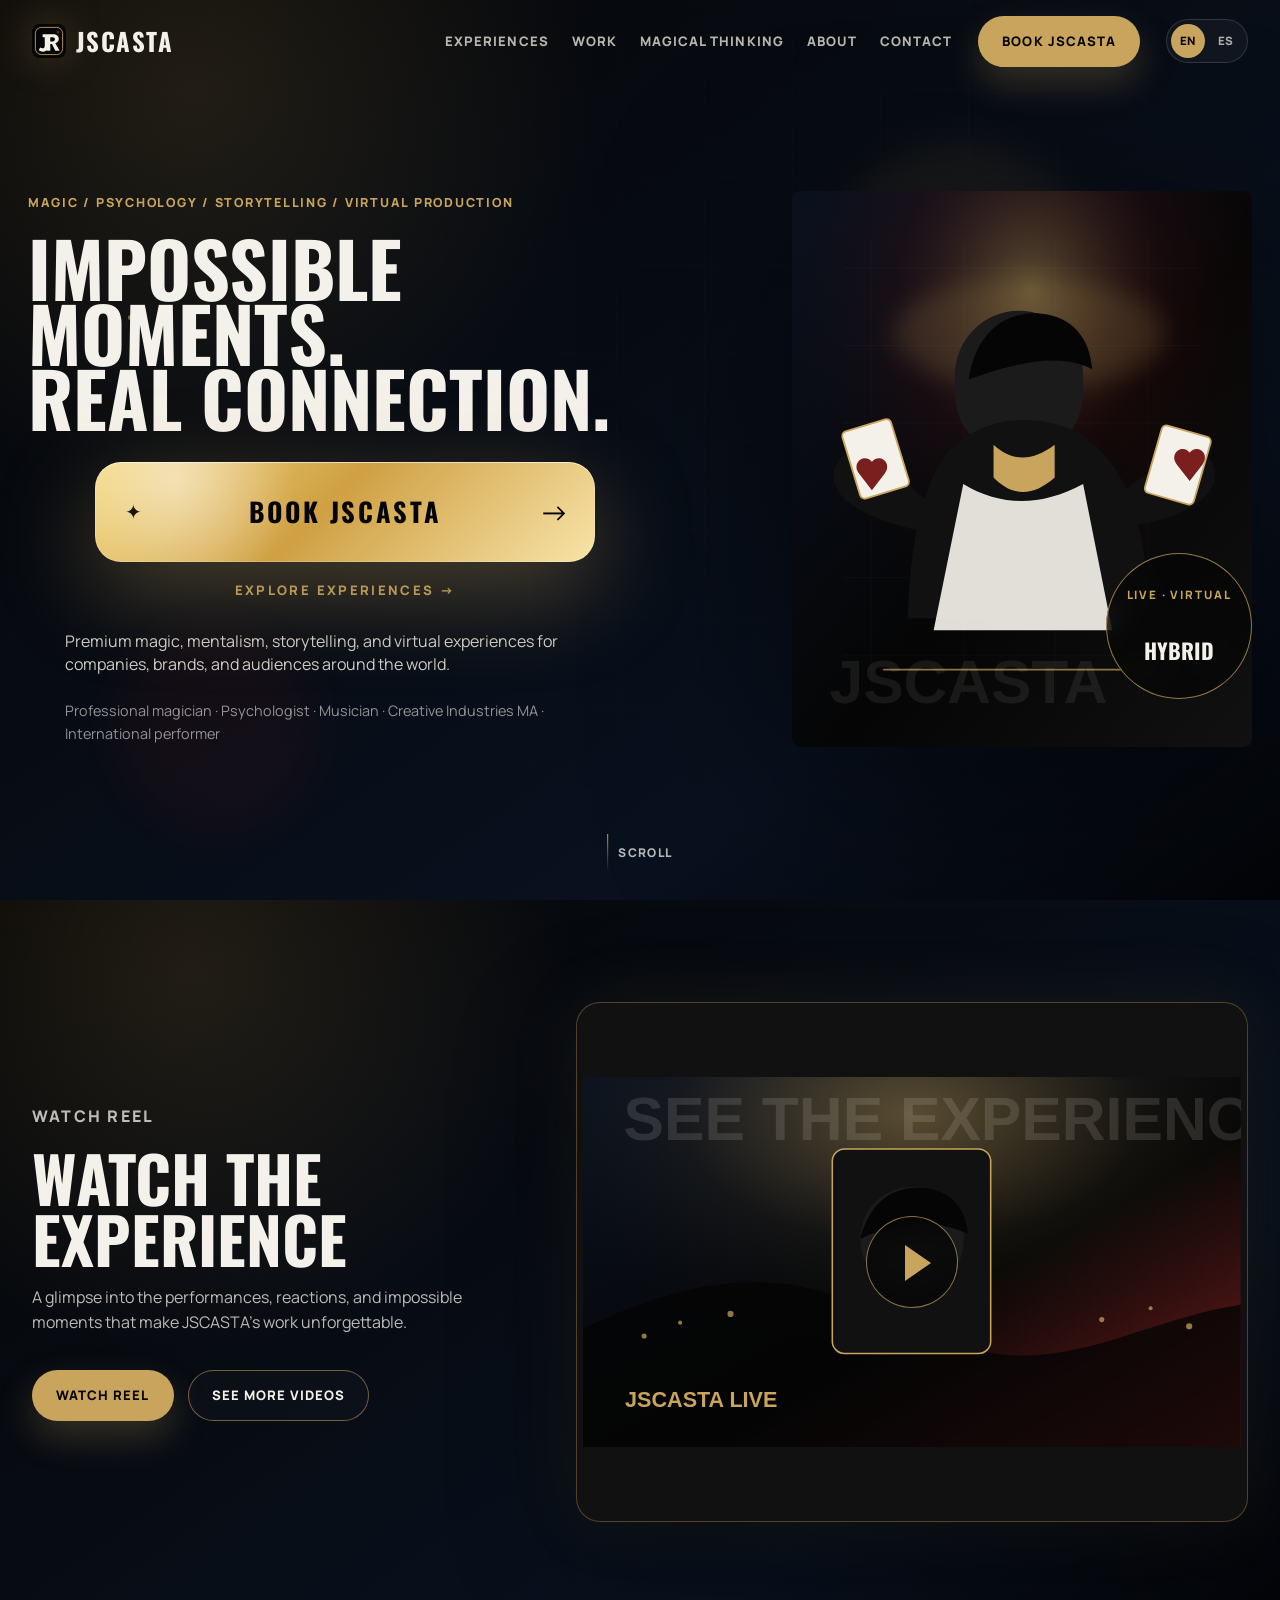
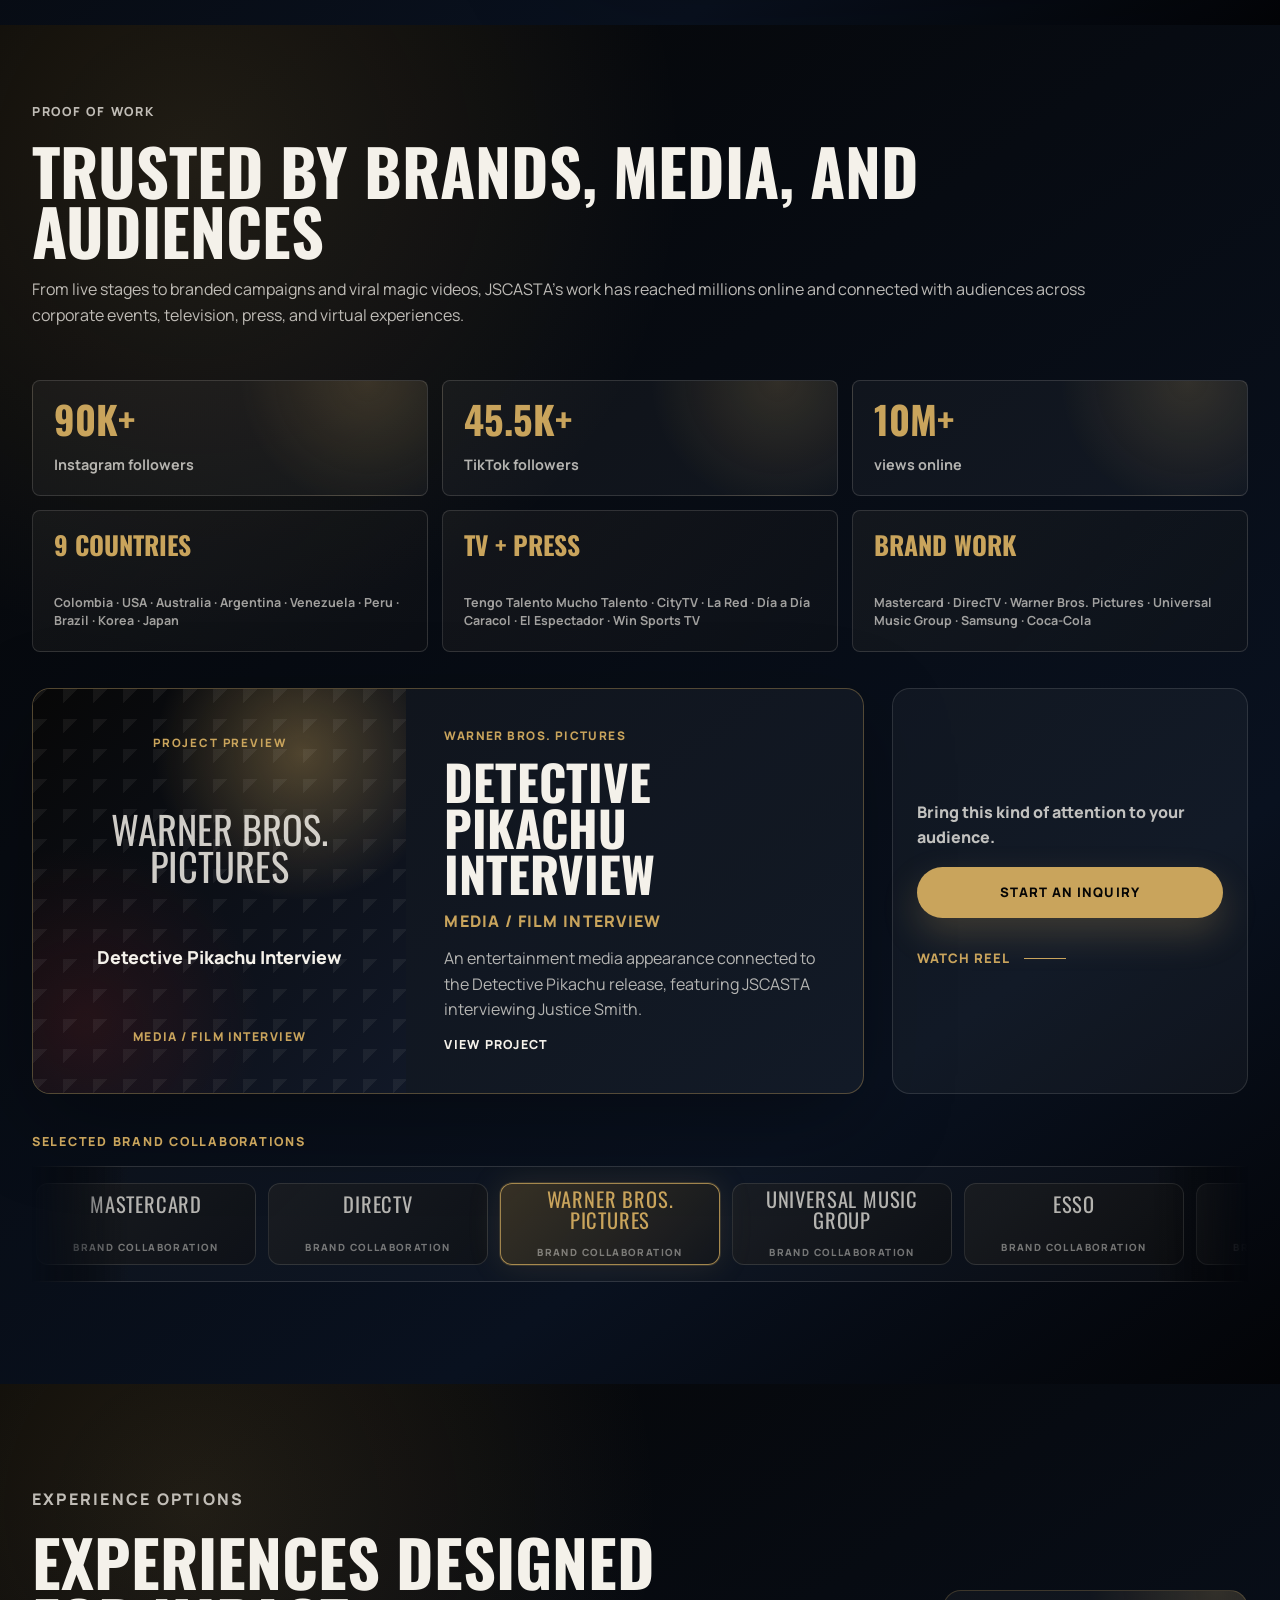
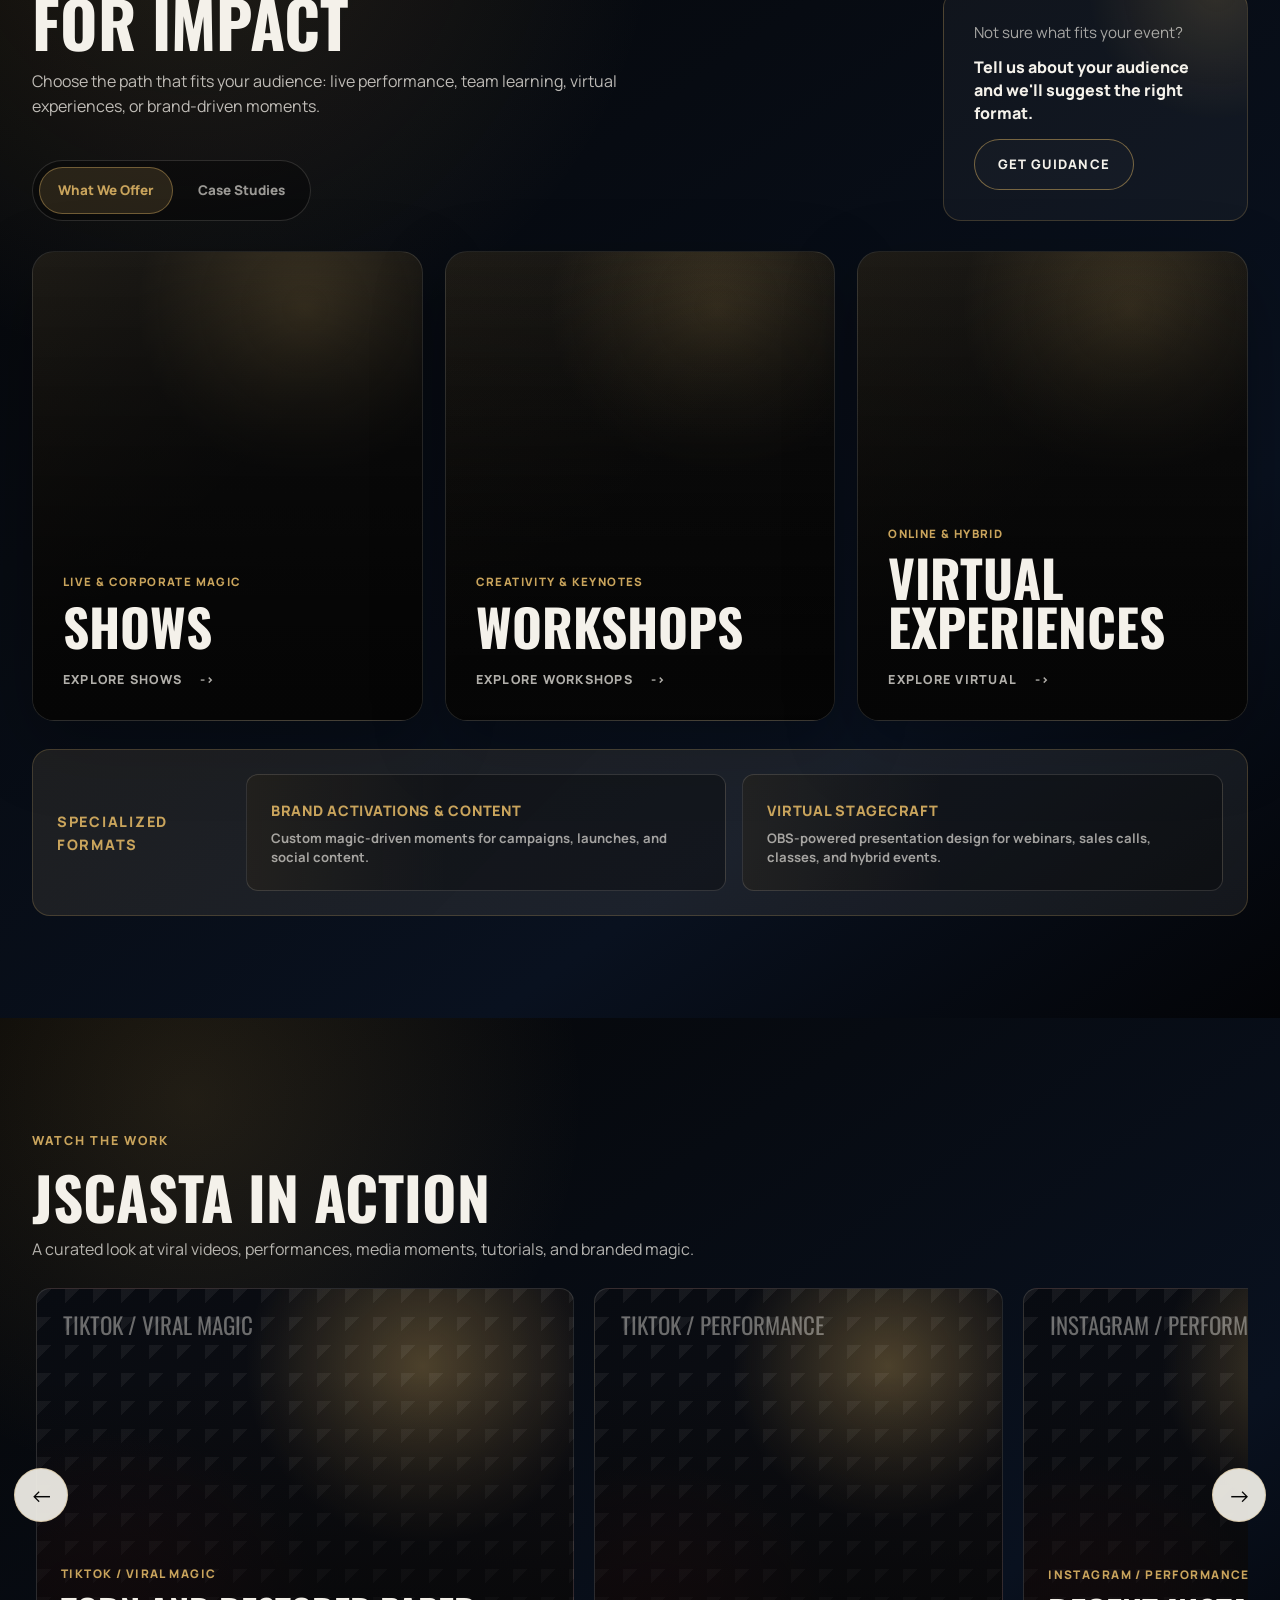
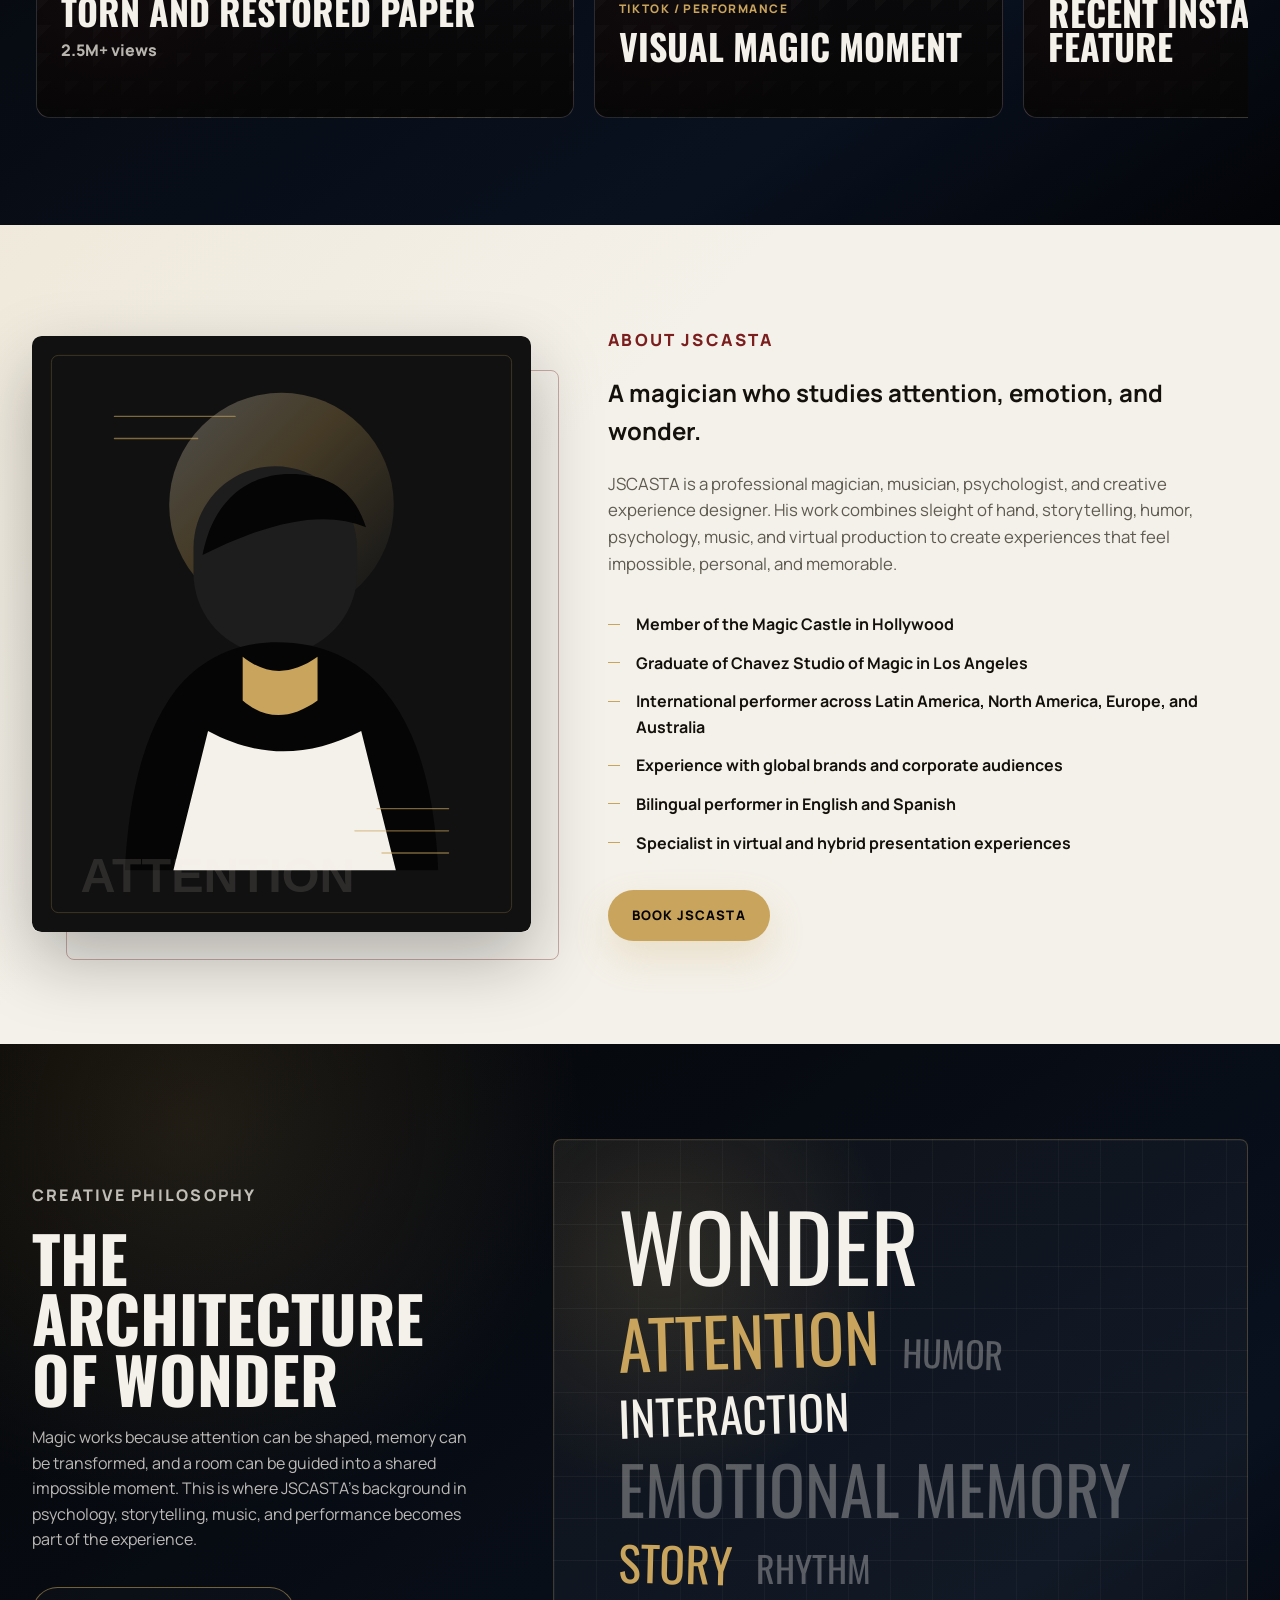
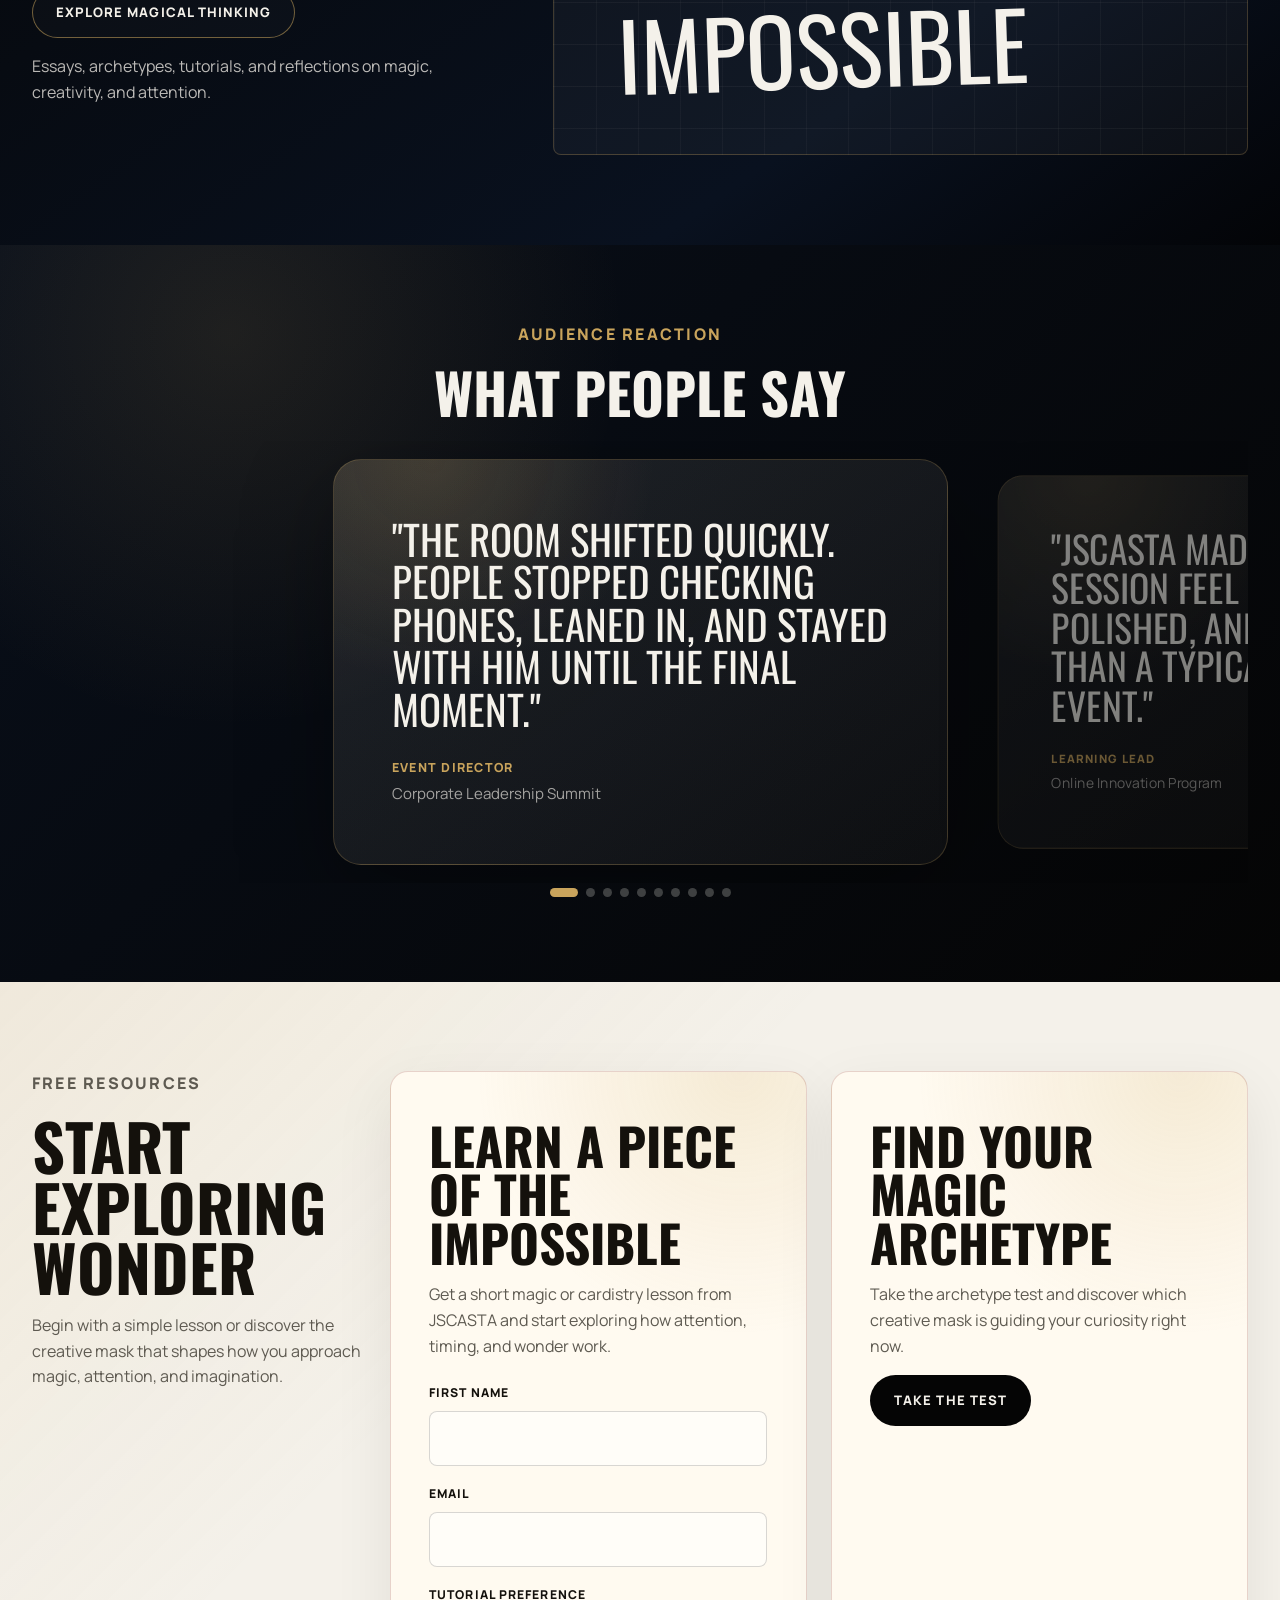
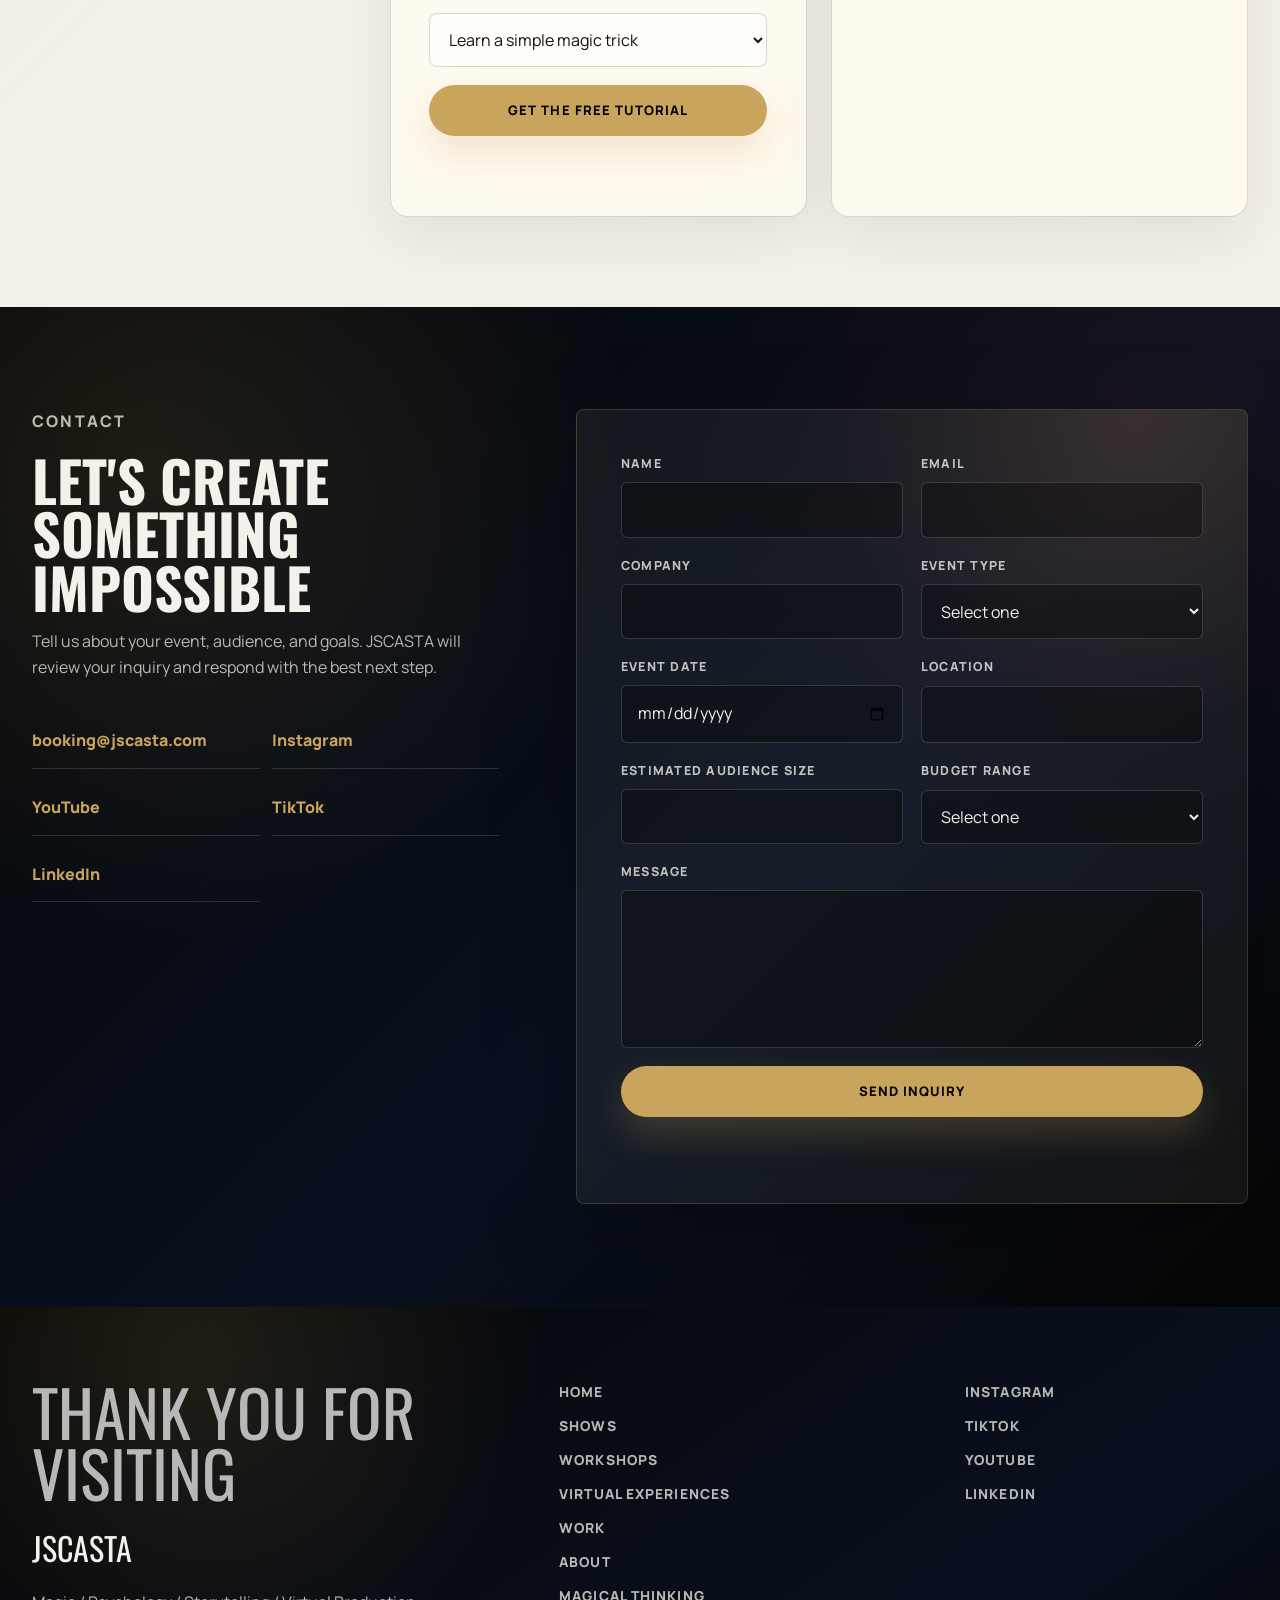
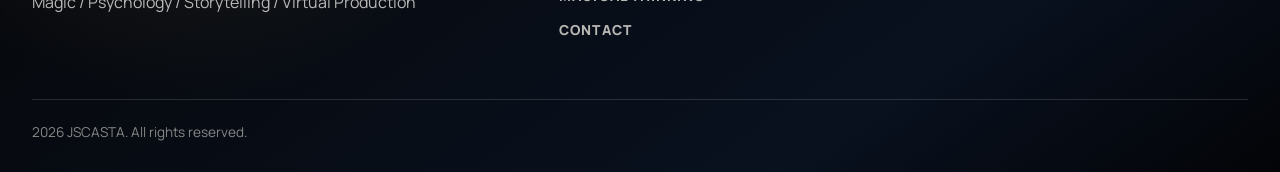
==== index.html @ fc796bab "archivos metidos" ====
<!doctype html>
<html lang="en">
  <head>
    <meta charset="utf-8" />
    <meta name="viewport" content="width=device-width, initial-scale=1" />
    <title>JSCASTA | Magic, Psychology & Virtual Experiences</title>
    <meta
      name="description"
      content="Premium magic, mentalism, storytelling, workshops, and virtual presentation experiences for companies, brands, and audiences worldwide."
    />
    <link rel="preconnect" href="https://fonts.googleapis.com" />
    <link rel="preconnect" href="https://fonts.gstatic.com" crossorigin />
    <link
      href="https://fonts.googleapis.com/css2?family=Manrope:wght@400;500;600;700;800&family=Oswald:wght@500;600;700&display=swap"
      rel="stylesheet"
    />
    <link rel="alternate" hreflang="en" href="index.html" />
    <link rel="alternate" hreflang="es" href="index-es.html" />
    <link rel="stylesheet" href="styles.css?v=20260527-lang" />
  </head>
  <body>
    <a class="skip-link" href="#main">Skip to content</a>
    <div class="custom-cursor" data-cursor aria-hidden="true"></div>

    <!-- WordPress note: convert this header into header.php with a registered menu and reusable CTA field. -->
    <header class="site-header" data-header>
      <nav class="nav-shell" aria-label="Primary navigation">
        <a class="brand" href="#home" aria-label="JSCASTA home">
          <img src="assets/icons/mark.svg" alt="" width="34" height="34" />
          <span>JSCASTA</span>
        </a>

        <button
          class="mobile-toggle"
          type="button"
          aria-label="Open navigation menu"
          aria-expanded="false"
          data-menu-toggle
        >
          <span></span>
          <span></span>
        </button>

        <div class="nav-panel" data-menu-panel>
          <ul class="nav-links">
            <li class="nav-dropdown">
              <a href="#shows" aria-haspopup="true">Experiences</a>
              <div class="nav-dropdown-menu" aria-label="Experience pages">
                <a href="shows.html">Shows</a>
                <a href="workshops.html">Workshops &amp; Keynotes</a>
                <a href="virtual-experiences.html">Virtual Experiences</a>
                <a href="brand-activations.html">Brand Activations</a>
              </div>
            </li>
            <li><a href="#work">Work</a></li>
            <li><a href="magical-thinking.html">Magical Thinking</a></li>
            <li><a href="#about">About</a></li>
            <li><a href="#contact">Contact</a></li>
          </ul>
          <a class="button button-primary nav-cta" href="#contact">Book JSCASTA</a>
          <div class="language-switcher" aria-label="Language selector">
            <a class="is-active" href="index.html" hreflang="en" aria-current="page">EN</a>
            <a href="index-es.html" hreflang="es">ES</a>
          </div>
        </div>
      </nav>
    </header>

    <main id="main">
      <!-- Asset note: replace the SVG fallback with optimized hero photos when ready.
           Intended files: assets/images/hero-jscasta-desktop.webp and assets/images/hero-jscasta-mobile.webp.
           Use WebP for photos/thumbnails; keep SVG for icons/logos; avoid heavy JPG/PNG hero files. -->
      <section class="hero section-dark" id="home" aria-labelledby="hero-title">
        <div class="hero-atmosphere" aria-hidden="true">
          <span class="orb orb-one"></span>
          <span class="orb orb-two"></span>
          <span class="particle particle-one"></span>
          <span class="particle particle-two"></span>
          <span class="particle particle-three"></span>
        </div>

        <div class="container hero-grid">
          <div class="hero-copy reveal">
            <p class="eyebrow">Magic / Psychology / Storytelling / Virtual Production</p>
            <h1 id="hero-title">Impossible Moments.<br />Real Connection.</h1>
          </div>

          <div class="hero-central-action reveal" aria-label="Primary homepage actions">
            <a class="hero-booking-object" href="#contact" aria-label="Book JSCASTA">
              <span class="hero-booking-icon" aria-hidden="true">&#10022;</span>
              <span class="hero-booking-text">Book JSCASTA</span>
              <span class="hero-booking-arrow" aria-hidden="true">&rarr;</span>
            </a>
            <a class="hero-explore-link" href="#shows">Explore Experiences &rarr;</a>
          </div>

          <div class="hero-support reveal">
            <p class="hero-subhead">
              Premium magic, mentalism, storytelling, and virtual experiences for companies,
              brands, and audiences around the world.
            </p>
            <p class="cred-line">
              Professional magician &middot; Psychologist &middot; Musician &middot; Creative Industries MA &middot;
              International performer
            </p>
          </div>

          <div class="hero-visual reveal" aria-label="Cinematic portrait artwork of JSCASTA">
            <!-- Future real asset:
                 <picture>
                   <source media="(max-width: 700px)" srcset="assets/images/hero-jscasta-mobile.webp" type="image/webp">
                   <img src="assets/images/hero-jscasta-desktop.webp" alt="JSCASTA performing for a corporate audience">
                 </picture>
                 Current SVG remains as a lightweight design fallback. -->
            <img
              class="hero-image"
              src="assets/images/hero-performance.svg"
              alt="JSCASTA performing on a cinematic stage"
              fetchpriority="high"
            />
            <div class="stamp" aria-hidden="true">
              <span>Live &middot; Virtual</span>
              <strong>Hybrid</strong>
            </div>
          </div>
        </div>

        <a class="scroll-indicator" href="#videos" aria-label="Scroll to video section">
          <span></span>
          Scroll
        </a>
      </section>

      <section class="video-section section-dark" id="videos" aria-labelledby="video-title">
        <div class="container video-grid">
          <div class="section-intro reveal">
            <p class="eyebrow">Watch reel</p>
            <h2 id="video-title">Watch the Experience</h2>
            <p>
              A glimpse into the performances, reactions, and impossible moments that make
              JSCASTA's work unforgettable.
            </p>
            <div class="button-row">
              <a class="button button-primary" href="#videos" data-video-open>Watch Reel</a>
              <a class="button button-secondary" href="#media">See More Videos</a>
            </div>
          </div>

          <!-- Asset note: replace SVG fallback with assets/images/video-reel-thumbnail.webp when the reel is ready. -->
          <button class="video-frame reveal" type="button" data-video-button aria-label="Play JSCASTA video preview">
            <img
              src="assets/images/video-thumbnail.svg"
              alt="Cinematic performance video thumbnail"
              loading="lazy"
            />
            <span class="play-button" aria-hidden="true"></span>
          </button>
        </div>
      </section>

      <section class="media-proof proof-merged section-dark" id="media" aria-labelledby="media-title">
        <div class="container proof-stack">
          <div class="proof-copy reveal">
            <p class="eyebrow">Proof of Work</p>
            <h2 id="media-title">Trusted by Brands, Media, and Audiences</h2>
            <p>
              From live stages to branded campaigns and viral magic videos, JSCASTA's work has
              reached millions online and connected with audiences across corporate events,
              television, press, and virtual experiences.
            </p>
          </div>

          <!-- Verify and update these stats before publishing. -->
          <div class="proof-stats" aria-label="JSCASTA proof statistics">
            <div class="proof-number-grid">
              <article class="stat-card stat-card-number reveal">
                <strong class="stat-number">90K+</strong>
                <span>Instagram followers</span>
              </article>
              <article class="stat-card stat-card-number reveal">
                <strong class="stat-number">45.5K+</strong>
                <span>TikTok followers</span>
              </article>
              <article class="stat-card stat-card-number reveal">
                <strong class="stat-number">10M+</strong>
                <span>views online</span>
              </article>
            </div>
            <div class="proof-credibility-grid">
              <article class="stat-card stat-card-credibility reveal">
                <strong class="stat-number stat-number--phrase">9 Countries</strong>
                <span>Colombia &middot; USA &middot; Australia &middot; Argentina &middot; Venezuela &middot; Peru &middot; Brazil &middot; Korea &middot; Japan</span>
              </article>
              <article class="stat-card stat-card-credibility reveal">
                <strong class="stat-number stat-number--phrase">TV + Press</strong>
                <span>Tengo Talento Mucho Talento &middot; CityTV &middot; La Red &middot; D&iacute;a a D&iacute;a Caracol &middot; El Espectador &middot; Win Sports TV</span>
              </article>
              <article class="stat-card stat-card-credibility reveal">
                <strong class="stat-number stat-number--phrase">Brand Work</strong>
                <span>Mastercard &middot; DirecTV &middot; Warner Bros. Pictures &middot; Universal Music Group &middot; Samsung &middot; Coca-Cola</span>
              </article>
            </div>
          </div>

          <div class="proof-feature-row">
            <article class="featured-project-card reveal" data-featured-brand-project>
              <!-- Replace # with the real Warner Bros. Pictures / Detective Pikachu project link when available. -->
              <a href="#" target="_blank" rel="noopener noreferrer" data-project-link>
                <span class="featured-project-media">
                  <img
                    src="assets/images/brands/warner-pikachu-project.webp"
                    alt="Detective Pikachu interview project thumbnail"
                    loading="lazy"
                    data-project-image
                    data-fallback-image
                  />
                  <span class="media-fallback" data-project-fallback>
                    <small>Project Preview</small>
                    <strong>Warner Bros. Pictures</strong>
                    <span>Detective Pikachu Interview</span>
                    <em>Media / Film Interview</em>
                  </span>
                </span>
                <span class="featured-project-body">
                  <small data-project-brand>Warner Bros. Pictures</small>
                  <strong data-project-title>Detective Pikachu Interview</strong>
                  <em data-project-type>Media / Film Interview</em>
                  <span data-project-description>
                    An entertainment media appearance connected to the Detective Pikachu release,
                    featuring JSCASTA interviewing Justice Smith.
                  </span>
                  <b>View Project</b>
                </span>
              </a>
            </article>

            <aside class="proof-cta reveal" aria-label="Proof section call to action">
              <p>Bring this kind of attention to your audience.</p>
              <a class="button button-primary" href="#contact">Start an Inquiry</a>
              <a class="text-link" href="#videos" data-video-open>Watch Reel</a>
            </aside>
          </div>

          <!-- Replace text placeholders with SVG logos when available.
               Example: <img src="assets/images/brands/mastercard-logo-white.svg" alt="Mastercard"> -->
          <p class="brand-rail-label reveal">Selected Brand Collaborations</p>
          <div class="brand-rail reveal" aria-label="Brand collaboration examples" tabindex="0" data-drag-rail>
            <div class="brand-track">
              <button class="brand-item" type="button" data-brand-project data-brand="Mastercard" data-title="Corporate Magic Experience" data-type="Corporate Event" data-description="A premium magic experience for a corporate audience." data-image="assets/images/brands/mastercard-project.webp" data-link="#"><span>Mastercard</span></button>
              <button class="brand-item" type="button" data-brand-project data-brand="DirecTV" data-title="Brand Experience" data-type="Corporate / Brand Activation" data-description="A branded audience experience built around live interaction, surprise, and event energy." data-image="assets/images/brands/directv-project.webp" data-link="#"><span>DirecTV</span></button>
              <button class="brand-item is-active" type="button" data-brand-project data-brand="Warner Bros. Pictures" data-title="Detective Pikachu Interview" data-type="Media / Film Interview" data-description="An entertainment media appearance connected to the Detective Pikachu release, featuring JSCASTA interviewing Justice Smith." data-image="assets/images/brands/warner-pikachu-project.webp" data-link="#"><span>Warner Bros. Pictures</span></button>
              <button class="brand-item" type="button" data-brand-project data-brand="Universal Music Group" data-title="Entertainment Collaboration" data-type="Brand / Music" data-description="Entertainment collaboration connected to music, performance, and audience engagement." data-image="assets/images/brands/universal-music-group-project.webp" data-link="#"><span>Universal Music Group</span></button>
              <button class="brand-item" type="button" data-brand-project data-brand="Esso" data-title="Project details coming soon" data-type="Brand Collaboration" data-description="Replace this placeholder with verified project details." data-image="assets/images/brands/esso-project.webp" data-link="#"><span>Esso</span></button>
              <button class="brand-item" type="button" data-brand-project data-brand="KitKat" data-title="Project details coming soon" data-type="Brand Collaboration" data-description="Replace this placeholder with verified project details." data-image="assets/images/brands/kitkat-project.webp" data-link="#"><span>KitKat</span></button>
              <!-- Replace # with the real project URL for each brand when available. -->
              <button class="brand-item" type="button" data-brand-project data-brand="LG" data-title="Project details coming soon" data-type="Brand Collaboration" data-description="Replace this placeholder with verified project details." data-image="assets/images/brands/lg-project.webp" data-link="#"><span>LG</span></button>
              <button class="brand-item" type="button" data-brand-project data-brand="AXE" data-title="Project details coming soon" data-type="Brand Collaboration" data-description="Replace this placeholder with verified project details." data-image="assets/images/brands/axe-project.webp" data-link="#"><span>AXE</span></button>
              <button class="brand-item" type="button" data-brand-project data-brand="Samsung" data-title="Brand Experience" data-type="Technology / Brand Event" data-description="A branded experience designed around attention, interaction, and live audience impact." data-image="assets/images/brands/samsung-project.webp" data-link="#"><span>Samsung</span></button>
              <button class="brand-item" type="button" data-brand-project data-brand="Coca-Cola" data-title="Brand Magic Moment" data-type="Brand Campaign" data-description="A brand-facing magic moment designed to create attention, emotion, and social memory." data-image="assets/images/brands/coca-cola-project.webp" data-link="#"><span>Coca-Cola</span></button>
              <button class="brand-item" type="button" data-brand-project data-brand="Decameron" data-title="Project details coming soon" data-type="Brand Collaboration" data-description="Replace this placeholder with verified project details." data-image="assets/images/brands/decameron-project.webp" data-link="#"><span>Decameron</span></button>
              <button class="brand-item" type="button" data-brand-project data-brand="J&auml;germeister" data-title="Project details coming soon" data-type="Brand Collaboration" data-description="Replace this placeholder with verified project details." data-image="assets/images/brands/jagermeister-project.webp" data-link="#"><span>J&auml;germeister</span></button>
              <button class="brand-item" type="button" data-brand-project data-brand="Trident" data-title="Project details coming soon" data-type="Brand Collaboration" data-description="Replace this placeholder with verified project details." data-image="assets/images/brands/trident-project.webp" data-link="#"><span>Trident</span></button>
              <button class="brand-item" type="button" data-brand-project data-brand="Colgate" data-title="Project details coming soon" data-type="Brand Collaboration" data-description="Replace this placeholder with verified project details." data-image="assets/images/brands/colgate-project.webp" data-link="#"><span>Colgate</span></button>
              <button class="brand-item" type="button" data-brand-project data-brand="Cine Colombia" data-title="Project details coming soon" data-type="Brand Collaboration" data-description="Replace this placeholder with verified project details." data-image="assets/images/brands/cine-colombia-project.webp" data-link="#"><span>Cine Colombia</span></button>
            </div>
          </div>
        </div>
      </section>

      <section class="services section-dark" id="shows" aria-labelledby="services-title">
        <div class="container">
          <span class="section-anchor" id="workshops" aria-hidden="true"></span>
          <div class="services-header reveal">
            <div class="section-intro">
              <p class="eyebrow">Experience Options</p>
              <h2 id="services-title">Experiences Designed for Impact</h2>
              <p>
                Choose the path that fits your audience: live performance, team learning, virtual experiences, or brand-driven moments.
              </p>
              <div class="services-kicker" role="tablist" aria-label="Experience section views">
                <button class="is-active" type="button" role="tab" aria-selected="true" aria-controls="offer-panel" data-service-tab="offer">What We Offer</button>
                <button type="button" role="tab" aria-selected="false" aria-controls="case-panel" data-service-tab="cases">Case Studies</button>
              </div>
            </div>
            <aside class="services-guidance" aria-label="Event guidance call to action">
              <p>Not sure what fits your event?</p>
              <strong>Tell us about your audience and we'll suggest the right format.</strong>
              <a class="button button-secondary" href="#contact">Get Guidance</a>
            </aside>
          </div>

          <div class="service-panel is-active" id="offer-panel" role="tabpanel" data-service-panel="offer">
          <div class="service-gateway-grid">
            <a class="service-gateway reveal" href="shows.html">
              <!-- Replace with assets/images/services/shows-card.webp -->
              <img src="assets/images/services/shows-card.webp" alt="JSCASTA live and corporate magic show" loading="lazy" data-fallback-image />
              <span class="service-label">Live & Corporate Magic</span>
              <h3>Shows</h3>
              <p>Interactive magic and mentalism for conferences, celebrations, launches, executive events, and private experiences.</p>
              <b>Explore Shows</b>
            </a>

            <a class="service-gateway reveal" href="workshops.html">
              <!-- Replace with assets/images/services/workshops-card.webp -->
              <img src="assets/images/services/workshops-card.webp" alt="JSCASTA creativity keynote and workshop experience" loading="lazy" data-fallback-image />
              <span class="service-label">Creativity & Keynotes</span>
              <h3>Workshops</h3>
              <p>Magic, psychology, and storytelling combined to help teams think differently, reconnect with curiosity, and explore creativity.</p>
              <b>Explore Workshops</b>
            </a>

            <a class="service-gateway reveal" href="virtual-experiences.html">
              <!-- Replace with assets/images/services/virtual-experiences-card.webp -->
              <img src="assets/images/services/virtual-experiences-card.webp" alt="JSCASTA virtual and hybrid experience with cinematic presentation design" loading="lazy" data-fallback-image />
              <span class="service-label">Online & Hybrid</span>
              <h3>Virtual Experiences</h3>
              <p>High-production online shows, hybrid events, and Virtual Stagecraft using OBS, interaction, custom visuals, and camera presence.</p>
              <b>Explore Virtual</b>
            </a>
          </div>

          <div class="service-secondary-links reveal" aria-label="Additional service paths">
            <span>Specialized Formats</span>
            <a href="brand-activations.html">
              Brand Activations &amp; Content
              <small>Custom magic-driven moments for campaigns, launches, and social content.</small>
            </a>
            <a href="virtual-experiences.html#stagecraft">
              Virtual Stagecraft
              <small>OBS-powered presentation design for webinars, sales calls, classes, and hybrid events.</small>
            </a>
          </div>
          </div>

          <div class="service-panel" id="case-panel" role="tabpanel" data-service-panel="cases" hidden>
            <div class="service-gateway-grid case-study-grid">
              <!-- Replace placeholder links with full case study pages when they are built. -->
              <a class="service-gateway case-study-card reveal" href="case-study-brand-activations.html">
                <img src="assets/images/brands/coca-cola-project.webp" alt="Brand activation case study placeholder" loading="lazy" data-fallback-image />
                <span class="service-label">Case Study</span>
                <h3>Brand Activations</h3>
                <p>Campaigns, launches, and social content shaped around magic-driven moments.</p>
                <b>View Case Study</b>
              </a>
              <a class="service-gateway case-study-card reveal" href="case-study-media-tv.html">
                <img src="assets/images/brands/warner-pikachu-project.webp" alt="Media and TV appearance case study placeholder" loading="lazy" data-fallback-image />
                <span class="service-label">Case Study</span>
                <h3>Media &amp; TV Appearances</h3>
                <p>Television segments, interviews, and screen-based appearances.</p>
                <b>View Case Study</b>
              </a>
              <a class="service-gateway case-study-card reveal" href="case-study-viral-magic-videos.html">
                <img src="assets/images/selected-work/torn-restored-paper-tiktok.webp" alt="Viral magic video case study placeholder" loading="lazy" data-fallback-image />
                <span class="service-label">Case Study</span>
                <h3>Viral Magic Videos</h3>
                <p>Short-form magic and visual moments that reached millions online.</p>
                <b>View Case Study</b>
              </a>
              <a class="service-gateway case-study-card reveal" href="case-study-virtual-experiences.html">
                <img src="assets/images/services/virtual-experiences-card.webp" alt="Virtual experience case study placeholder" loading="lazy" data-fallback-image />
                <span class="service-label">Case Study</span>
                <h3>Virtual Experiences</h3>
                <p>Online and hybrid experiences using OBS, interaction, and cinematic staging.</p>
                <b>View Case Study</b>
              </a>
              <a class="service-gateway case-study-card reveal" href="case-study-corporate-events.html">
                <img src="assets/images/services/shows-card.webp" alt="Corporate event case study placeholder" loading="lazy" data-fallback-image />
                <span class="service-label">Case Study</span>
                <h3>Corporate Events</h3>
                <p>Live performances for companies, private groups, and executive audiences.</p>
                <b>View Case Study</b>
              </a>
              <a class="service-gateway case-study-card reveal" href="case-study-educational-content.html">
                <img src="assets/images/selected-work/magic-tutorial-youtube.webp" alt="Educational content case study placeholder" loading="lazy" data-fallback-image />
                <span class="service-label">Case Study</span>
                <h3>Educational Content</h3>
                <p>Tutorials, cardistry, and lessons that introduce people to magic and attention.</p>
                <b>View Case Study</b>
              </a>
            </div>
          </div>
        </div>
      </section>

      <section class="selected-work-section section-dark" id="work" aria-labelledby="selected-work-title">
        <div class="container">
          <div class="selected-work reveal">
            <div class="proof-subhead">
              <p class="eyebrow">Watch the Work</p>
              <h3 id="selected-work-title">JSCASTA in Action</h3>
              <p>A curated look at viral videos, performances, media moments, tutorials, and branded magic.</p>
            </div>
            <!-- Expected selected work images live in assets/images/selected-work/. Missing or external thumbnails are hidden and replaced by styled fallbacks. -->
            <!-- Future WordPress solution: use oEmbed, a plugin, or server-side fetch to populate TikTok and Instagram thumbnails. -->
            <div class="work-carousel" data-work-carousel>
              <button class="work-control work-control-prev" type="button" aria-label="Previous latest item" data-work-prev>&larr;</button>
              <div class="work-viewport" tabindex="0">
                <div class="work-grid" data-work-track>
                  <a class="work-card work-card-large" href="https://www.tiktok.com/@jscasta/video/6854335830396374278" target="_blank" rel="noopener noreferrer" data-local-fallback="assets/images/selected-work/torn-restored-paper-tiktok.webp" data-external-thumbnail="">
                    <span class="media-fallback">TikTok / Viral Magic</span>
                    <div class="work-card__overlay">
                      <span>TikTok / Viral Magic</span>
                      <h3>Torn and Restored Paper</h3>
                      <p>2.5M+ views</p>
                      <b>Watch on TikTok</b>
                    </div>
                  </a>
                  <a class="work-card" href="https://www.tiktok.com/@jscasta/video/7198592740236496133" target="_blank" rel="noopener noreferrer" data-local-fallback="assets/images/selected-work/visual-magic-moment-tiktok.webp" data-external-thumbnail="">
                    <span class="media-fallback">TikTok / Performance</span>
                    <div class="work-card__overlay">
                      <span>TikTok / Performance</span>
                      <h3>Visual Magic Moment</h3>
                      <b>Watch on TikTok</b>
                    </div>
                  </a>
                  <a class="work-card" href="https://www.instagram.com/p/DQg_26vgPp1/" target="_blank" rel="noopener noreferrer" data-local-fallback="assets/images/selected-work/recent-instagram-feature.webp" data-external-thumbnail="">
                    <span class="media-fallback">Instagram / Performance</span>
                    <div class="work-card__overlay">
                      <span>Instagram / Performance</span>
                      <h3>Recent Instagram Feature</h3>
                      <b>View on Instagram</b>
                    </div>
                  </a>
                  <a class="work-card" href="#" target="_blank" rel="noopener noreferrer" aria-label="Brand or media appearance placeholder" data-local-fallback="assets/images/selected-work/media-appearance.webp" data-external-thumbnail="">
                    <!-- Replace # with a real media link when available. -->
                    <span class="media-fallback">Media / Interview</span>
                    <div class="work-card__overlay">
                      <span>Media / Interview</span>
                      <h3>Brand / Media Appearance</h3>
                      <b>View Project</b>
                    </div>
                  </a>
                  <a class="work-card" href="https://www.instagram.com/p/DQFvHurD75A/" target="_blank" rel="noopener noreferrer" data-local-fallback="assets/images/selected-work/cardistry-tutorial-instagram.webp" data-external-thumbnail="">
                    <span class="media-fallback">Instagram / Tutorial</span>
                    <div class="work-card__overlay">
                      <span>Instagram / Tutorial</span>
                      <h3>Cardistry Tutorial</h3>
                      <b>View on Instagram</b>
                    </div>
                  </a>
                  <a class="work-card work-card-wide" href="https://www.youtube.com/watch?v=fMuPKOOQeJo&t=2s" target="_blank" rel="noopener noreferrer">
                    <img
                      src="https://img.youtube.com/vi/fMuPKOOQeJo/hqdefault.jpg"
                      data-local-fallback="assets/images/selected-work/magic-tutorial-youtube.webp"
                      alt="Magic Tutorial on YouTube"
                      loading="lazy"
                      data-fallback-image
                    />
                    <span class="media-fallback">YouTube / Tutorial</span>
                    <div class="work-card__overlay">
                      <span>YouTube / Tutorial</span>
                      <h3>Magic Tutorial</h3>
                      <b>Watch on YouTube</b>
                    </div>
                  </a>
                </div>
              </div>
              <button class="work-control work-control-next" type="button" aria-label="Next latest item" data-work-next>&rarr;</button>
            </div>
          </div>
        </div>
      </section>

      <section class="about section-light" id="about" aria-labelledby="about-title">
        <div class="container about-grid">
          <div class="portrait-frame reveal">
            <!-- Asset note: replace SVG fallback with assets/images/about-jscasta.webp when the final portrait is ready. -->
            <img
              src="assets/images/about-portrait.svg"
              alt="Editorial portrait artwork of JSCASTA"
              loading="lazy"
            />
          </div>

          <div class="about-copy reveal">
            <p class="eyebrow dark">About JSCASTA</p>
            <h2 id="about-title">A magician who studies attention, emotion, and wonder.</h2>
            <p>
              JSCASTA is a professional magician, musician, psychologist, and creative experience
              designer. His work combines sleight of hand, storytelling, humor, psychology, music,
              and virtual production to create experiences that feel impossible, personal, and
              memorable.
            </p>

            <ul class="credential-list">
              <li>Member of the Magic Castle in Hollywood</li>
              <li>Graduate of Chavez Studio of Magic in Los Angeles</li>
              <li>International performer across Latin America, North America, Europe, and Australia</li>
              <li>Experience with global brands and corporate audiences</li>
              <li>Bilingual performer in English and Spanish</li>
              <li>Specialist in virtual and hybrid presentation experiences</li>
            </ul>

            <div class="button-row">
              <a class="button button-primary" href="#contact">Book JSCASTA</a>
            </div>
          </div>
        </div>
      </section>

      <section class="differentiator section-dark" aria-labelledby="difference-title">
        <div class="container difference-grid">
          <div class="section-intro reveal">
            <p class="eyebrow">Creative Philosophy</p>
            <h2 id="difference-title">The Architecture of Wonder</h2>
            <p>
              Magic works because attention can be shaped, memory can be transformed, and a room can be guided into a shared impossible moment. This is where JSCASTA's background in psychology, storytelling, music, and performance becomes part of the experience.
            </p>
            <!-- Future WordPress: this can become the public-facing content hub for essays, archetypes, tutorials, and Abracadaula. Do not label it as "Blog" publicly. -->
            <div class="button-row">
              <a class="button button-secondary" href="magical-thinking.html">Explore Magical Thinking</a>
            </div>
            <p class="cta-note">Essays, archetypes, tutorials, and reflections on magic, creativity, and attention.</p>
          </div>

          <div class="kinetic-words reveal" aria-label="Creative ingredients in a JSCASTA experience">
            <span class="word-xl word-bright">Wonder</span>
            <span class="word-lg word-gold">Attention</span>
            <span class="word-sm word-muted">Humor</span>
            <span class="word-md word-bright">Interaction</span>
            <span class="word-lg word-muted">Emotional Memory</span>
            <span class="word-md word-gold">Story</span>
            <span class="word-sm word-muted">Rhythm</span>
            <span class="word-xl word-bright">Impossible</span>
          </div>
        </div>
      </section>

      <section class="testimonials" aria-labelledby="testimonials-title">
        <div class="container">
          <div class="section-intro center reveal">
            <p class="eyebrow dark">Audience Reaction</p>
            <h2 id="testimonials-title">What People Say</h2>
          </div>

          <!-- Replace placeholder testimonials with real client quotes before publishing. -->
          <div class="testimonial-carousel reveal" data-testimonial-carousel aria-label="Audience testimonials">
            <div class="testimonial-viewport">
              <div class="testimonial-track" data-testimonial-track>
                <figure class="testimonial-card" aria-roledescription="slide">
                  <blockquote>
                    "The room shifted quickly. People stopped checking phones, leaned in, and stayed
                    with him until the final moment."
                  </blockquote>
                  <figcaption>
                    <strong>Event Director</strong>
                    <span>Corporate Leadership Summit</span>
                  </figcaption>
                </figure>
                <figure class="testimonial-card" aria-roledescription="slide">
                  <blockquote>
                    "JSCASTA made our online session feel personal, polished, and far more alive than
                    a typical virtual event."
                  </blockquote>
                  <figcaption>
                    <strong>Learning Lead</strong>
                    <span>Online Innovation Program</span>
                  </figcaption>
                </figure>
                <figure class="testimonial-card" aria-roledescription="slide">
                  <blockquote>
                    "The performance gave our launch a memorable moment without losing the professional
                    tone we needed for clients."
                  </blockquote>
                  <figcaption>
                    <strong>Brand Manager</strong>
                    <span>Product Launch Experience</span>
                  </figcaption>
                </figure>
                <figure class="testimonial-card" aria-roledescription="slide">
                  <blockquote>
                    "The workshop connected creativity, psychology, and performance in a way our team
                    could actually use afterward."
                  </blockquote>
                  <figcaption>
                    <strong>People Experience Lead</strong>
                    <span>Creative Team Workshop</span>
                  </figcaption>
                </figure>
                <figure class="testimonial-card" aria-roledescription="slide">
                  <blockquote>
                    "He read the room carefully and made the show feel personal without putting anyone on the spot."
                  </blockquote>
                  <figcaption>
                    <strong>Executive Assistant</strong>
                    <span>Private Corporate Dinner</span>
                  </figcaption>
                </figure>
                <figure class="testimonial-card" aria-roledescription="slide">
                  <blockquote>
                    "The strongest part was how naturally the audience became part of the experience."
                  </blockquote>
                  <figcaption>
                    <strong>Conference Producer</strong>
                    <span>Sales Kickoff Event</span>
                  </figcaption>
                </figure>
                <figure class="testimonial-card" aria-roledescription="slide">
                  <blockquote>
                    "It felt polished, warm, and smart. Exactly the tone we needed for a mixed client audience."
                  </blockquote>
                  <figcaption>
                    <strong>Marketing Director</strong>
                    <span>Brand Hospitality Night</span>
                  </figcaption>
                </figure>
                <figure class="testimonial-card" aria-roledescription="slide">
                  <blockquote>
                    "The virtual format worked better than expected because he stayed visible and kept the energy moving."
                  </blockquote>
                  <figcaption>
                    <strong>Program Manager</strong>
                    <span>Hybrid Team Experience</span>
                  </figcaption>
                </figure>
                <figure class="testimonial-card" aria-roledescription="slide">
                  <blockquote>
                    "People were still talking about specific moments the next day, which is rare for an event act."
                  </blockquote>
                  <figcaption>
                    <strong>Operations Lead</strong>
                    <span>End-of-Year Celebration</span>
                  </figcaption>
                </figure>
                <figure class="testimonial-card" aria-roledescription="slide">
                  <blockquote>
                    "The performance was elegant and funny without ever feeling forced."
                  </blockquote>
                  <figcaption>
                    <strong>Event Host</strong>
                    <span>Private Reception</span>
                  </figcaption>
                </figure>
              </div>
            </div>

            <div class="testimonial-controls" aria-label="Testimonial carousel controls">
              <div class="carousel-dots" data-carousel-dots aria-label="Choose testimonial"></div>
            </div>
          </div>
        </div>
      </section>

      <section class="resource-paths section-light" id="tutorial" aria-labelledby="resources-title">
        <div class="container resource-grid">
          <div class="section-intro reveal">
            <p class="eyebrow dark">Free Resources</p>
            <h2 id="resources-title">Start Exploring Wonder</h2>
            <p>
              Begin with a simple lesson or discover the creative mask that shapes how you approach
              magic, attention, and imagination.
            </p>
          </div>

          <article class="resource-card reveal" id="tutorial-signup">
            <h3>Learn a Piece of the Impossible</h3>
            <p>
              Get a short magic or cardistry lesson from JSCASTA and start exploring how attention,
              timing, and wonder work.
            </p>
            <!-- Future integration: connect this to Mailchimp, ConvertKit, FluentCRM, Brevo, or a WordPress form plugin. -->
            <form class="tutorial-form compact" action="#" method="post" data-tutorial-form>
              <label>
                <span>First name</span>
                <input type="text" name="first-name" autocomplete="given-name" required />
              </label>
              <label>
                <span>Email</span>
                <input type="email" name="tutorial-email" autocomplete="email" required />
              </label>
              <label>
                <span>Tutorial preference</span>
                <select name="tutorial-topic">
                  <option>Learn a simple magic trick</option>
                  <option>Learn a cardistry flourish</option>
                  <option>Learn attention and misdirection</option>
                  <option>Learn a virtual presentation tip</option>
                </select>
              </label>
              <button class="button button-primary full" type="submit">Get the Free Tutorial</button>
              <p class="form-note" data-tutorial-note aria-live="polite"></p>
            </form>
          </article>

          <article class="resource-card reveal">
            <h3>Find Your Magic Archetype</h3>
            <p>
              Take the archetype test and discover which creative mask is guiding your curiosity right now.
            </p>
            <!-- Future WordPress: Magical Thinking can become the public-facing content hub for essays, archetypes, tutorials, and Abracadaula. -->
            <a class="button button-dark" href="magical-thinking.html">Take the Test</a>
          </article>
        </div>
      </section>
      <section class="contact section-dark" id="contact" aria-labelledby="contact-title">
        <div class="container contact-grid">
          <div class="section-intro reveal">
            <p class="eyebrow">Contact</p>
            <h2 id="contact-title">Let's Create Something Impossible</h2>
            <p>
              Tell us about your event, audience, and goals. JSCASTA will review your inquiry and
              respond with the best next step.
            </p>
            <div class="contact-links">
              <!-- Social link placeholders: verify final YouTube, Instagram, TikTok, and LinkedIn URLs before publishing. -->
              <a href="mailto:booking@jscasta.com">booking@jscasta.com</a>
              <a href="https://www.instagram.com/jscasta/" target="_blank" rel="noreferrer">Instagram</a>
              <a href="https://www.youtube.com/@jscasta" target="_blank" rel="noreferrer">YouTube</a>
              <a href="https://www.tiktok.com/@jscasta" target="_blank" rel="noreferrer">TikTok</a>
              <a href="https://www.linkedin.com/" target="_blank" rel="noreferrer">LinkedIn</a>
            </div>
          </div>

          <form class="contact-form reveal" action="#" method="post">
            <label>
              <span>Name</span>
              <input type="text" name="name" autocomplete="name" required />
            </label>
            <label>
              <span>Email</span>
              <input type="email" name="email" autocomplete="email" required />
            </label>
            <label>
              <span>Company</span>
              <input type="text" name="company" autocomplete="organization" />
            </label>
            <label>
              <span>Event type</span>
              <select name="event-type" required>
                <option value="">Select one</option>
                <option>Corporate Magic Show</option>
                <option>Private Event</option>
                <option>Keynote / Workshop</option>
                <option>Brand Activation</option>
                <option>Virtual Show</option>
                <option>Virtual Stagecraft</option>
                <option>Media / Collaboration</option>
                <option>Other</option>
              </select>
            </label>
            <label>
              <span>Event date</span>
              <input type="date" name="date" />
            </label>
            <label>
              <span>Location</span>
              <input type="text" name="location" autocomplete="address-level2" />
            </label>
            <label>
              <span>Estimated audience size</span>
              <input type="number" name="audience" min="1" inputmode="numeric" />
            </label>
            <label>
              <span>Budget range</span>
              <select name="budget">
                <option value="">Select one</option>
                <option>Under $2,500</option>
                <option>$2,500 - $5,000</option>
                <option>$5,000 - $10,000</option>
                <option>$10,000+</option>
                <option>Not sure yet</option>
              </select>
            </label>
            <label class="full">
              <span>Message</span>
              <textarea name="message" rows="5" required></textarea>
            </label>
            <button class="button button-primary full" type="submit">Send Inquiry</button>
            <p class="form-note" data-form-note aria-live="polite"></p>
          </form>
        </div>
      </section>
    </main>

    <div
      class="video-modal"
      id="video-modal"
      role="dialog"
      aria-modal="true"
      aria-labelledby="video-modal-title"
      aria-hidden="true"
      data-video-modal
    >
      <div class="video-modal-backdrop" data-video-close></div>
      <div class="video-modal-panel" role="document">
        <button class="video-modal-close" type="button" aria-label="Close video" data-video-close>Close</button>
        <div class="video-modal-frame">
          <h2 id="video-modal-title">JSCASTA Reel</h2>
          <p>JSCASTA reel placeholder. Replace this area with YouTube, Vimeo, or a hosted video embed.</p>
        </div>
      </div>
    </div>

    <!-- WordPress note: convert this footer into footer.php with dynamic year, menu, and social links. -->
    <footer class="site-footer section-dark">
      <div class="container footer-grid">
        <div>
          <p class="footer-kicker">Thank you for visiting</p>
          <a class="footer-brand" href="#home">JSCASTA</a>
          <p>Magic / Psychology / Storytelling / Virtual Production</p>
        </div>

        <nav aria-label="Footer navigation">
          <a href="#home">Home</a>
          <a href="#shows">Shows</a>
          <a href="#workshops">Workshops</a>
          <a href="virtual-experiences.html">Virtual Experiences</a>
          <a href="#work">Work</a>
          <a href="#about">About</a>
          <!-- Future WordPress: this can become the blog/archive label instead of showing the word "Blog" publicly. -->
          <a href="magical-thinking.html">Magical Thinking</a>
          <a href="#contact">Contact</a>
        </nav>

        <div class="footer-socials" aria-label="Social links">
          <a href="https://www.instagram.com/jscasta/" target="_blank" rel="noreferrer">Instagram</a>
          <a href="https://www.tiktok.com/@jscasta" target="_blank" rel="noreferrer">TikTok</a>
          <a href="https://www.youtube.com/@jscasta" target="_blank" rel="noreferrer">YouTube</a>
          <a href="https://www.linkedin.com/" target="_blank" rel="noreferrer">LinkedIn</a>
        </div>
      </div>
      <p class="copyright">2026 JSCASTA. All rights reserved.</p>
    </footer>

    <script src="script.js?v=20260527-lang"></script>
  </body>
</html>
---- styles.css ----
:root {
  --black: #050505;
  --charcoal: #111111;
  --midnight: #09111f;
  --gold: #c9a45c;
  --gold-strong: #e0bd6f;
  --off-white: #f4f1ea;
  --silver: #b8b8b8;
  --red: #7a1e1e;
  --ink: #14110c;
  --muted-ink: #5e5a51;
  --line-dark: rgba(244, 241, 234, 0.14);
  --line-light: rgba(17, 17, 17, 0.12);
  --shadow: 0 28px 70px rgba(0, 0, 0, 0.28);
  --font-display: "Oswald", "Bebas Neue", "Anton", "Arial Narrow", sans-serif;
  --font-body: "Manrope", "Poppins", "Segoe UI", sans-serif;
  --container: min(1540px, calc(100vw - 64px));
  --section-pad: clamp(72px, 8vw, 150px);
  --ease: cubic-bezier(0.22, 1, 0.36, 1);
}

* {
  box-sizing: border-box;
}

html {
  scroll-behavior: smooth;
}

[id] {
  scroll-margin-top: 96px;
}

body {
  margin: 0;
  background: var(--black);
  color: var(--off-white);
  font-family: var(--font-body);
  line-height: 1.6;
  text-rendering: optimizeLegibility;
}

body.menu-open {
  overflow: hidden;
}

body.modal-open {
  overflow: hidden;
}

.custom-cursor {
  display: none;
}

img,
svg {
  display: block;
  max-width: 100%;
}

a {
  color: inherit;
  text-decoration: none;
}

button,
input,
select,
textarea {
  font: inherit;
}

button {
  cursor: pointer;
}

:focus-visible {
  outline: 2px solid var(--gold);
  outline-offset: 4px;
}

.skip-link {
  position: fixed;
  left: 18px;
  top: 14px;
  z-index: 1000;
  transform: translateY(-140%);
  background: var(--gold);
  color: var(--black);
  padding: 10px 14px;
  border-radius: 999px;
  font-weight: 800;
}

.skip-link:focus {
  transform: translateY(0);
}

.container {
  width: var(--container);
  margin-inline: auto;
}

.section-dark,
.section-light {
  position: relative;
  overflow: hidden;
}

.section-dark {
  background:
    radial-gradient(circle at 15% 10%, rgba(201, 164, 92, 0.14), transparent 30%),
    linear-gradient(145deg, var(--black), var(--midnight) 74%, #030407);
  color: var(--off-white);
}

.section-light {
  background:
    linear-gradient(135deg, rgba(201, 164, 92, 0.1), transparent 38%),
    var(--off-white);
  color: var(--ink);
}

.section-intro {
  max-width: 720px;
}

.section-intro.center {
  margin-inline: auto;
  text-align: center;
}

.section-intro h2,
.booking-panel h2 {
  margin: 0;
  font-family: var(--font-display);
  font-size: clamp(2.6rem, 5vw, 5.7rem);
  line-height: 0.95;
  letter-spacing: 0;
  text-transform: uppercase;
}

.virtual .section-intro h2,
.testimonials .section-intro h2,
.media-proof .section-intro h2,
.contact .section-intro h2,
.booking-panel h2 {
  font-size: clamp(2.45rem, 4.4vw, 4.8rem);
}

.section-intro p,
.booking-panel p {
  color: rgba(244, 241, 234, 0.76);
  font-size: clamp(1rem, 1.2vw, 1.18rem);
  max-width: 680px;
}

.section-light .section-intro p,
.section-light .booking-panel p {
  color: var(--muted-ink);
}

.eyebrow {
  margin: 0 0 18px;
  color: var(--gold);
  font-size: 0.78rem;
  font-weight: 800;
  letter-spacing: 0.14em;
  text-transform: uppercase;
}

.eyebrow.dark {
  color: var(--red);
}

.button-row {
  display: flex;
  flex-wrap: wrap;
  gap: 14px;
  align-items: center;
  margin-top: 34px;
}

.button-row.center {
  justify-content: center;
}

.hero-central-action {
  grid-area: action;
  position: relative;
  z-index: 8;
  width: min(100%, 520px);
  display: flex;
  flex-direction: column;
  align-items: center;
  pointer-events: auto;
  justify-self: center;
  align-self: center;
  margin: 28px 0 24px;
  transform: none;
}

.hero-booking-object {
  width: 100%;
  min-height: 106px;
  padding: 0 28px;
  display: grid;
  grid-template-columns: 34px minmax(0, 1fr) 34px;
  align-items: center;
  gap: 16px;
  border-radius: 26px;
  background:
    radial-gradient(circle at 16% 18%, rgba(255, 255, 255, 0.5), transparent 28%),
    linear-gradient(135deg, #f5d87f 0%, #cfa044 46%, #f8e4a8 100%);
  color: var(--black);
  text-decoration: none;
  box-shadow:
    0 28px 95px rgba(201, 164, 92, 0.36),
    inset 0 0 0 1px rgba(255, 255, 255, 0.18),
    inset 0 1px 0 rgba(255, 255, 255, 0.55);
  transform: translateY(0);
  transition: transform 220ms var(--ease), box-shadow 220ms var(--ease), filter 220ms var(--ease);
}

.hero-booking-object:hover,
.hero-booking-object:focus-visible {
  transform: translateY(-4px);
  filter: brightness(1.04);
  box-shadow:
    0 36px 115px rgba(201, 164, 92, 0.52),
    inset 0 0 0 1px rgba(255, 255, 255, 0.28),
    inset 0 1px 0 rgba(255, 255, 255, 0.6);
}

.hero-booking-icon {
  display: inline-flex;
  align-items: center;
  justify-content: center;
  color: var(--black);
  font-size: 1.25rem;
  line-height: 1;
  opacity: 0.92;
}

.hero-booking-text {
  display: block;
  font-family: var(--font-display);
  font-size: clamp(1.9rem, 2.35vw, 2.65rem);
  font-weight: 700;
  line-height: 1;
  letter-spacing: 0.1em;
  text-align: center;
  text-transform: uppercase;
  white-space: nowrap;
}

.hero-booking-arrow {
  font-family: var(--font-body);
  color: var(--black);
  font-size: 1.9rem;
  line-height: 1;
  transition: transform 220ms var(--ease);
}

.hero-booking-object:hover .hero-booking-arrow,
.hero-booking-object:focus-visible .hero-booking-arrow {
  transform: translateX(6px);
}

.hero-explore-link {
  margin-top: 18px;
  color: var(--gold);
  font-size: 0.82rem;
  font-weight: 800;
  letter-spacing: 0.18em;
  text-decoration: none;
  text-align: center;
  text-transform: uppercase;
  opacity: 0.9;
}

.hero-explore-link:hover,
.hero-explore-link:focus-visible {
  color: var(--off-white);
  opacity: 1;
  text-decoration: underline;
  text-underline-offset: 8px;
}

.button {
  display: inline-flex;
  min-height: 48px;
  align-items: center;
  justify-content: center;
  border: 1px solid transparent;
  border-radius: 999px;
  padding: 14px 23px;
  font-size: 0.82rem;
  font-weight: 800;
  letter-spacing: 0.08em;
  text-transform: uppercase;
  transition: transform 180ms var(--ease), border-color 180ms var(--ease), background 180ms var(--ease), color 180ms var(--ease);
}

.button:hover {
  transform: translateY(-2px);
}

.button-primary {
  background: var(--gold);
  color: var(--black);
  box-shadow: 0 16px 36px rgba(201, 164, 92, 0.24);
}

.button-primary:hover {
  background: var(--gold-strong);
}

.button-secondary {
  border-color: rgba(201, 164, 92, 0.55);
  color: var(--off-white);
  background: rgba(244, 241, 234, 0.02);
}

.button-secondary:hover {
  border-color: var(--gold);
  background: rgba(201, 164, 92, 0.1);
}

.button-dark {
  background: var(--black);
  color: var(--off-white);
}

.button-dark:hover {
  background: var(--red);
}

.text-link {
  display: inline-flex;
  align-items: center;
  min-height: 48px;
  color: var(--gold);
  font-size: 0.82rem;
  font-weight: 900;
  letter-spacing: 0.08em;
  text-transform: uppercase;
}

.text-link::after {
  content: "";
  width: 42px;
  height: 1px;
  margin-left: 14px;
  background: currentColor;
  transition: width 180ms var(--ease);
}

.text-link:hover::after {
  width: 64px;
}

.site-header {
  position: fixed;
  top: 0;
  left: 0;
  z-index: 100;
  width: 100%;
  transition: background 260ms var(--ease), border-color 260ms var(--ease), backdrop-filter 260ms var(--ease);
}

.site-header.is-scrolled {
  background: rgba(5, 5, 5, 0.86);
  border-bottom: 1px solid rgba(244, 241, 234, 0.1);
  backdrop-filter: blur(18px);
}

.nav-shell {
  display: grid;
  grid-template-columns: auto 1fr;
  gap: 28px;
  align-items: center;
  width: var(--container);
  min-height: 82px;
  margin-inline: auto;
}

.brand {
  display: inline-flex;
  align-items: center;
  gap: 10px;
  font-family: var(--font-display);
  font-size: 1.55rem;
  font-weight: 700;
  letter-spacing: 0.06em;
}

.brand img {
  filter: drop-shadow(0 0 18px rgba(201, 164, 92, 0.25));
}

.nav-panel {
  display: flex;
  align-items: center;
  justify-content: flex-end;
  gap: 26px;
}

.nav-links {
  display: flex;
  gap: clamp(14px, 1.8vw, 28px);
  align-items: center;
  margin: 0;
  padding: 0;
  list-style: none;
}

.nav-links a,
.nav-dropdown > a {
  position: relative;
  color: rgba(244, 241, 234, 0.74);
  font-size: 0.82rem;
  font-weight: 800;
  letter-spacing: 0.08em;
  text-transform: uppercase;
}

.nav-links a::after,
.nav-dropdown > a::after {
  content: "";
  position: absolute;
  left: 0;
  bottom: -8px;
  width: 100%;
  height: 1px;
  transform: scaleX(0);
  transform-origin: right;
  background: var(--gold);
  transition: transform 180ms var(--ease);
}

.nav-links a:hover,
.nav-links a:focus-visible,
.nav-dropdown:hover > a,
.nav-dropdown:focus-within > a {
  color: var(--off-white);
}

.nav-links a:hover::after,
.nav-links a:focus-visible::after,
.nav-dropdown:hover > a::after,
.nav-dropdown:focus-within > a::after {
  transform: scaleX(1);
  transform-origin: left;
}

.language-switcher {
  display: inline-flex;
  flex-shrink: 0;
  align-items: center;
  gap: 4px;
  padding: 4px;
  border: 1px solid rgba(244, 241, 234, 0.14);
  border-radius: 999px;
  background: rgba(244, 241, 234, 0.04);
}

.language-switcher a {
  display: inline-flex;
  min-width: 34px;
  min-height: 34px;
  align-items: center;
  justify-content: center;
  border-radius: 999px;
  color: rgba(244, 241, 234, 0.7);
  font-size: 0.72rem;
  font-weight: 900;
  letter-spacing: 0.08em;
  text-transform: uppercase;
}

.language-switcher a:hover,
.language-switcher a:focus-visible,
.language-switcher a.is-active {
  background: var(--gold);
  color: var(--black);
}

.nav-dropdown,
.nav-links .menu-item-has-children {
  position: relative;
}

.nav-dropdown-menu,
.nav-links .sub-menu {
  position: absolute;
  left: 50%;
  top: calc(100% + 18px);
  z-index: 120;
  display: grid;
  min-width: 260px;
  gap: 2px;
  padding: 12px;
  transform: translateX(-50%) translateY(8px);
  border: 1px solid rgba(244, 241, 234, 0.12);
  border-radius: 14px;
  background: rgba(5, 5, 5, 0.92);
  box-shadow: 0 22px 70px rgba(0, 0, 0, 0.34);
  opacity: 0;
  pointer-events: none;
  backdrop-filter: blur(18px);
  transition: opacity 180ms var(--ease), transform 180ms var(--ease);
  list-style: none;
  margin: 0;
}

.nav-dropdown:hover .nav-dropdown-menu,
.nav-dropdown:focus-within .nav-dropdown-menu,
.nav-links .menu-item-has-children:hover .sub-menu,
.nav-links .menu-item-has-children:focus-within .sub-menu {
  opacity: 1;
  pointer-events: auto;
  transform: translateX(-50%) translateY(0);
}

.nav-dropdown-menu a,
.nav-links .sub-menu a {
  display: block;
  padding: 12px 13px;
  border-radius: 10px;
}

.nav-dropdown-menu a::after,
.nav-links .sub-menu a::after {
  display: none;
}

.nav-dropdown-menu a:hover,
.nav-dropdown-menu a:focus-visible,
.nav-links .sub-menu a:hover,
.nav-links .sub-menu a:focus-visible {
  background: rgba(201, 164, 92, 0.11);
  color: var(--gold);
}

.mobile-toggle {
  display: none;
  justify-self: end;
  width: 48px;
  height: 48px;
  border: 1px solid rgba(244, 241, 234, 0.24);
  border-radius: 999px;
  background: rgba(244, 241, 234, 0.04);
}

.mobile-toggle span {
  display: block;
  width: 19px;
  height: 2px;
  margin: 5px auto;
  background: var(--off-white);
  transition: transform 220ms var(--ease);
}

.mobile-toggle[aria-expanded="true"] span:first-child {
  transform: translateY(7px) rotate(45deg);
}

.mobile-toggle[aria-expanded="true"] span:last-child {
  transform: translateY(-7px) rotate(-45deg);
}

.hero {
  min-height: 100vh;
  display: flex;
  align-items: center;
  position: relative;
  overflow: hidden;
  padding-top: clamp(110px, 12vh, 150px);
  padding-bottom: clamp(70px, 8vh, 110px);
}

.hero::before {
  content: "";
  position: absolute;
  inset: 0;
  opacity: 0.26;
  background-image:
    linear-gradient(rgba(244, 241, 234, 0.06) 1px, transparent 1px),
    linear-gradient(90deg, rgba(244, 241, 234, 0.06) 1px, transparent 1px);
  background-size: 88px 88px;
  mask-image: radial-gradient(circle at 70% 40%, black, transparent 70%);
}

.hero-grid {
  position: relative;
  z-index: 2;
  display: grid;
  width: min(1480px, calc(100% - 72px));
  margin-inline: auto;
  grid-template-columns: minmax(560px, 0.95fr) minmax(420px, 0.75fr);
  grid-template-areas:
    "copy visual"
    "action visual"
    "support visual";
  column-gap: clamp(72px, 8vw, 140px);
  row-gap: 0;
  align-items: center;
}

.hero-copy {
  grid-area: copy;
  max-width: 680px;
  min-width: 0;
  position: relative;
  z-index: 3;
}

.hero-copy .eyebrow {
  margin-bottom: 22px;
}

.hero h1 {
  max-width: 680px;
  margin: 0;
  font-family: var(--font-display);
  font-size: clamp(4.8rem, 6.2vw, 8rem);
  line-height: 0.86;
  letter-spacing: 0;
  overflow-wrap: normal;
  text-transform: uppercase;
  word-break: normal;
}

.hero-support {
  grid-area: support;
  width: min(100%, 560px);
  max-width: 560px;
  justify-self: center;
  position: relative;
  z-index: 3;
}

.hero-subhead {
  max-width: 540px;
  margin: 0;
  color: rgba(244, 241, 234, 0.84);
  font-size: clamp(1rem, 1.1vw, 1.2rem);
  line-height: 1.45;
}

.cred-line {
  max-width: 520px;
  margin: 24px 0 0;
  color: var(--silver);
  font-size: 0.9rem;
  line-height: 1.55;
  opacity: 0.78;
}

.hero-visual {
  grid-area: visual;
  justify-self: end;
  align-self: end;
  width: min(100%, 500px);
  position: relative;
  z-index: 2;
  opacity: 0.94;
  transform: translateY(22px);
}

.hero-image {
  display: block;
  width: 100%;
  height: auto;
  border-radius: 8px;
  filter: drop-shadow(0 40px 90px rgba(0, 0, 0, 0.55));
}

.orb {
  position: absolute;
  border-radius: 50%;
  filter: blur(18px);
  opacity: 0.54;
}

.orb-one {
  right: 14vw;
  top: 16vh;
  width: 280px;
  height: 280px;
  background: rgba(201, 164, 92, 0.16);
  animation: spotlightMove 10s ease-in-out infinite alternate;
}

.orb-two {
  left: 9vw;
  bottom: 8vh;
  width: 200px;
  height: 200px;
  background: rgba(122, 30, 30, 0.18);
}

.particle {
  position: absolute;
  width: 5px;
  height: 5px;
  border-radius: 50%;
  background: var(--gold);
  opacity: 0.58;
  animation: particleFloat 5s ease-in-out infinite alternate;
}

.particle-one {
  left: 10%;
  top: 35%;
}

.particle-two {
  right: 34%;
  top: 26%;
  animation-delay: 900ms;
}

.particle-three {
  right: 18%;
  bottom: 22%;
  animation-delay: 1600ms;
}

.stamp {
  position: absolute;
  right: 0;
  bottom: 48px;
  display: grid;
  place-items: center;
  width: 146px;
  height: 146px;
  border: 1px solid rgba(201, 164, 92, 0.72);
  border-radius: 50%;
  background: rgba(5, 5, 5, 0.64);
  color: var(--gold);
  text-align: center;
  backdrop-filter: blur(12px);
  animation: badgeRotate 20s linear infinite;
}

.stamp span {
  font-size: 0.72rem;
  font-weight: 800;
  letter-spacing: 0.16em;
  text-transform: uppercase;
}

.stamp strong {
  display: block;
  margin-top: -34px;
  color: var(--off-white);
  font-family: var(--font-display);
  font-size: 1.35rem;
  text-transform: uppercase;
}

.scroll-indicator {
  position: absolute;
  left: 50%;
  bottom: 28px;
  z-index: 5;
  display: inline-flex;
  align-items: center;
  gap: 10px;
  transform: translateX(-50%);
  color: var(--silver);
  font-size: 0.75rem;
  font-weight: 800;
  letter-spacing: 0.12em;
  text-transform: uppercase;
}

.scroll-indicator span {
  width: 1px;
  height: 38px;
  background: linear-gradient(var(--gold), transparent);
}

.services,
.video-section,
.about,
.differentiator,
.testimonials,
.media-proof,
.booking,
.contact,
.selected-work-section {
  padding: var(--section-pad) 0;
}

.section-anchor {
  position: relative;
  top: -96px;
  display: block;
  width: 1px;
  height: 1px;
  pointer-events: none;
}

.difference-item h3 {
  margin: 0;
  font-family: var(--font-display);
  font-size: clamp(1.7rem, 2vw, 2.25rem);
  line-height: 1.02;
  text-transform: uppercase;
}

.difference-item p {
  color: var(--muted-ink);
}

.video-grid,
.about-grid,
.difference-grid,
.contact-grid {
  display: grid;
  grid-template-columns: minmax(0, 0.82fr) minmax(0, 1.18fr);
  gap: clamp(36px, 6vw, 100px);
  align-items: center;
}

.video-frame {
  position: relative;
  overflow: hidden;
  min-height: 520px;
  border: 1px solid rgba(201, 164, 92, 0.34);
  border-radius: 24px;
  background: var(--charcoal);
  box-shadow: 0 38px 120px rgba(0, 0, 0, 0.44), 0 0 70px rgba(201, 164, 92, 0.1);
}

.video-frame img {
  width: 100%;
  height: 100%;
  object-fit: cover;
  transition: transform 600ms var(--ease);
}

.video-frame:hover img {
  transform: scale(1.04);
}

.play-button {
  position: absolute;
  left: 50%;
  top: 50%;
  width: 92px;
  height: 92px;
  transform: translate(-50%, -50%);
  border: 1px solid rgba(201, 164, 92, 0.68);
  border-radius: 50%;
  background: rgba(5, 5, 5, 0.7);
  backdrop-filter: blur(10px);
}

.play-button::before {
  content: "";
  position: absolute;
  left: 38px;
  top: 28px;
  border-top: 18px solid transparent;
  border-bottom: 18px solid transparent;
  border-left: 26px solid var(--gold);
}

.about-grid {
  grid-template-columns: minmax(320px, 0.78fr) minmax(0, 1fr);
}

.portrait-frame {
  position: relative;
}

.portrait-frame::before {
  content: "";
  position: absolute;
  inset: 34px -28px -28px 34px;
  border: 1px solid rgba(122, 30, 30, 0.34);
  border-radius: 8px;
}

.portrait-frame img {
  position: relative;
  border-radius: 8px;
  box-shadow: var(--shadow);
}

.about-copy p {
  color: var(--muted-ink);
  font-size: 1.05rem;
}

.credential-list {
  display: grid;
  gap: 13px;
  margin: 34px 0;
  padding: 0;
  list-style: none;
}

.credential-list li {
  position: relative;
  padding-left: 28px;
  color: var(--ink);
  font-weight: 700;
}

.credential-list li::before {
  content: "";
  position: absolute;
  left: 0;
  top: 0.72em;
  width: 12px;
  height: 1px;
  background: var(--gold);
}

.difference-grid {
  grid-template-columns: 1fr;
}

.kinetic-words {
  display: flex;
  flex-wrap: wrap;
  grid-column: 1 / -1;
  gap: clamp(10px, 1.8vw, 24px);
  align-items: baseline;
  margin-top: 6px;
  padding: clamp(28px, 5vw, 68px);
  border: 1px solid rgba(201, 164, 92, 0.26);
  border-radius: 8px;
  background:
    linear-gradient(rgba(244, 241, 234, 0.045) 1px, transparent 1px),
    linear-gradient(90deg, rgba(244, 241, 234, 0.035) 1px, transparent 1px),
    radial-gradient(circle at 16% 20%, rgba(201, 164, 92, 0.16), transparent 30%),
    rgba(244, 241, 234, 0.035);
  background-size: 42px 42px, 42px 42px, auto, auto;
}

.kinetic-words span {
  display: inline-block;
  font-family: var(--font-display);
  line-height: 0.9;
  letter-spacing: 0;
  text-transform: uppercase;
  transform: rotate(var(--tilt, 0deg));
}

.kinetic-words span:nth-child(2n) {
  --tilt: -1.8deg;
}

.kinetic-words span:nth-child(3n) {
  --tilt: 1.4deg;
}

.word-xl {
  font-size: clamp(3.1rem, 7.2vw, 8.6rem);
}

.word-lg {
  font-size: clamp(2.35rem, 5.2vw, 6.2rem);
}

.word-md {
  font-size: clamp(1.9rem, 3.7vw, 4.4rem);
}

.word-sm {
  font-size: clamp(1.45rem, 2.8vw, 3.1rem);
}

.word-bright {
  color: var(--off-white);
}

.word-gold {
  color: var(--gold);
}

.word-muted {
  color: rgba(244, 241, 234, 0.33);
}

.difference-list {
  display: grid;
  grid-template-columns: repeat(auto-fit, minmax(220px, 1fr));
  gap: 16px;
}

.difference-item {
  padding: 24px;
  border: 1px solid var(--line-dark);
  border-radius: 22px;
  background: rgba(244, 241, 234, 0.035);
}

.difference-item p {
  color: rgba(244, 241, 234, 0.68);
}

.testimonial-carousel {
  position: relative;
  margin-top: 40px;
}

.testimonial-viewport {
  overflow: hidden;
  padding: 18px 0 22px;
  cursor: default;
  user-select: none;
}

.testimonial-track {
  display: flex;
  gap: clamp(18px, 2vw, 28px);
  transition: transform 520ms var(--ease);
  will-change: transform;
}

.testimonial-card {
  flex: 0 0 min(760px, 72vw);
  margin: 0;
  padding: clamp(30px, 4.5vw, 58px);
  border: 1px solid rgba(201, 164, 92, 0.24);
  border-radius: 28px;
  background:
    radial-gradient(circle at 16% 0%, rgba(201, 164, 92, 0.14), transparent 34%),
    #fffaf0;
  box-shadow: 0 18px 52px rgba(17, 17, 17, 0.08);
  opacity: 0.52;
  transform: scale(0.92);
  transition: opacity 520ms var(--ease), transform 520ms var(--ease), box-shadow 520ms var(--ease);
  user-select: none;
  -webkit-user-select: none;
}

.testimonial-card.is-active {
  cursor: default;
  opacity: 1;
  transform: scale(1);
  box-shadow: 0 24px 70px rgba(17, 17, 17, 0.14);
}

.testimonial-card.is-before,
.testimonial-card.is-after {
  cursor: pointer;
}

.testimonial-card > * {
  pointer-events: none;
}

.testimonial-card blockquote {
  margin: 0 0 28px;
  color: var(--ink);
  font-family: var(--font-display);
  font-size: clamp(1.9rem, 3.2vw, 3.55rem);
  line-height: 1.04;
  text-transform: uppercase;
}

.testimonial-card figcaption {
  display: grid;
  gap: 4px;
  color: var(--red);
}

.testimonial-card figcaption strong {
  font-size: 0.78rem;
  font-weight: 900;
  letter-spacing: 0.1em;
  text-transform: uppercase;
}

.testimonial-card figcaption span {
  color: var(--muted-ink);
  font-size: 0.94rem;
}

.testimonial-controls {
  position: relative;
  display: flex;
  align-items: center;
  justify-content: center;
  gap: 12px;
  min-height: 24px;
}

.carousel-dots {
  display: flex;
  gap: 8px;
  align-items: center;
  justify-content: center;
}

.carousel-dot {
  width: 9px;
  height: 9px;
  border: 0;
  border-radius: 999px;
  background: rgba(122, 30, 30, 0.26);
  padding: 0;
  transition: width 180ms var(--ease), background 180ms var(--ease);
}

.carousel-dot.is-active {
  width: 28px;
  background: var(--red);
}

.stats-grid {
  display: grid;
  grid-template-columns: repeat(auto-fit, minmax(min(100%, 250px), 1fr));
  gap: 16px;
  margin-top: 56px;
}

.stat-card {
  min-width: 0;
  min-height: 190px;
  padding: clamp(22px, 2.4vw, 30px);
  border: 1px solid var(--line-dark);
  border-radius: 8px;
  background: linear-gradient(180deg, rgba(244, 241, 234, 0.05), rgba(244, 241, 234, 0.02));
}

.stat-card strong {
  display: block;
  color: var(--gold);
  font-family: var(--font-display);
  font-size: clamp(2.1rem, 3.2vw, 4.45rem);
  line-height: 0.95;
  text-transform: uppercase;
  overflow-wrap: normal;
  word-break: normal;
}

.stat-card span {
  display: block;
  margin-top: 16px;
  color: rgba(244, 241, 234, 0.72);
  font-weight: 700;
  overflow-wrap: normal;
  word-break: normal;
}

.tutorial-grid {
  display: grid;
  grid-template-columns: minmax(0, 0.92fr) minmax(320px, 0.72fr);
  gap: clamp(32px, 6vw, 90px);
  align-items: center;
}

.tutorial-grid small {
  display: block;
  margin-top: 28px;
  color: var(--muted-ink);
  font-weight: 800;
}

.tutorial-form {
  display: grid;
  gap: 18px;
  padding: clamp(26px, 4vw, 44px);
  border: 1px solid rgba(122, 30, 30, 0.2);
  border-radius: 12px;
  background:
    radial-gradient(circle at 84% 0%, rgba(201, 164, 92, 0.2), transparent 32%),
    #fffaf0;
  box-shadow: var(--shadow);
}

.booking-panel {
  max-width: 1060px;
  margin-inline: auto;
  padding: clamp(42px, 7vw, 92px);
  border: 1px solid rgba(201, 164, 92, 0.34);
  border-radius: 10px;
  background:
    radial-gradient(circle at 70% 20%, rgba(201, 164, 92, 0.16), transparent 34%),
    linear-gradient(135deg, rgba(244, 241, 234, 0.07), rgba(244, 241, 234, 0.02));
  text-align: center;
  box-shadow: 0 34px 110px rgba(0, 0, 0, 0.35);
}

.booking-panel p {
  margin-inline: auto;
}

.booking-panel span {
  display: block;
  margin-top: 24px;
  color: var(--silver);
}

.subpage-hero {
  min-height: 72vh;
  display: grid;
  align-items: center;
  padding: 132px 0 82px;
}

.subpage-hero-grid {
  display: grid;
}

.subpage-hero h1 {
  margin: 0;
  font-family: var(--font-display);
  font-size: clamp(4rem, 8vw, 9rem);
  line-height: 0.9;
  text-transform: uppercase;
}

.contact-grid {
  align-items: start;
}

.contact.section-dark {
  background:
    radial-gradient(circle at 12% 16%, rgba(201, 164, 92, 0.13), transparent 34%),
    radial-gradient(circle at 88% 12%, rgba(122, 30, 30, 0.13), transparent 30%),
    linear-gradient(135deg, #050505, #09111f 58%, #050505);
}

.contact.section-dark .section-intro h2 {
  color: var(--off-white);
}

.contact.section-dark .section-intro p {
  color: rgba(244, 241, 234, 0.74);
}

.contact.section-dark .contact-links a {
  border-bottom-color: rgba(244, 241, 234, 0.14);
  color: var(--gold);
}

.contact.section-dark .contact-form {
  border-color: rgba(201, 164, 92, 0.22);
  background:
    radial-gradient(circle at 84% 0%, rgba(201, 164, 92, 0.12), transparent 32%),
    rgba(244, 241, 234, 0.055);
  box-shadow: 0 28px 90px rgba(0, 0, 0, 0.28);
}

.contact.section-dark .contact-form span {
  color: rgba(244, 241, 234, 0.78);
}

.contact.section-dark .contact-form input,
.contact.section-dark .contact-form select,
.contact.section-dark .contact-form textarea {
  border-color: rgba(244, 241, 234, 0.16);
  background: rgba(5, 5, 5, 0.34);
  color: var(--off-white);
}

.contact.section-dark .contact-form input:focus,
.contact.section-dark .contact-form select:focus,
.contact.section-dark .contact-form textarea:focus {
  outline: 2px solid rgba(201, 164, 92, 0.5);
  outline-offset: 2px;
}

.contact.section-dark .form-note {
  color: rgba(244, 241, 234, 0.68);
}

.contact-links {
  display: grid;
  grid-template-columns: repeat(2, minmax(0, 1fr));
  gap: 12px;
  margin-top: 34px;
}

.contact-links a {
  padding: 14px 0;
  border-bottom: 1px solid var(--line-light);
  color: var(--red);
  font-weight: 800;
}

.contact-form {
  display: grid;
  grid-template-columns: repeat(2, 1fr);
  gap: 18px;
  padding: clamp(26px, 4vw, 44px);
  border: 1px solid var(--line-light);
  border-radius: 8px;
  background: #fffaf0;
  box-shadow: var(--shadow);
}

.tutorial-form label,
.contact-form label {
  display: grid;
  gap: 8px;
}

.tutorial-form span,
.contact-form span {
  color: var(--ink);
  font-size: 0.76rem;
  font-weight: 900;
  letter-spacing: 0.09em;
  text-transform: uppercase;
}

.tutorial-form input,
.tutorial-form select,
.contact-form input,
.contact-form select,
.contact-form textarea {
  width: 100%;
  border: 1px solid rgba(17, 17, 17, 0.16);
  border-radius: 8px;
  background: rgba(255, 255, 255, 0.54);
  color: var(--ink);
  padding: 14px 15px;
}

.tutorial-form .full {
  width: 100%;
}

.contact-form label {
  display: grid;
  gap: 8px;
}

.contact-form label.full,
.contact-form .full {
  grid-column: 1 / -1;
}

.contact-form span {
  color: var(--ink);
  font-size: 0.78rem;
  font-weight: 900;
  letter-spacing: 0.1em;
  text-transform: uppercase;
}

.contact-form input,
.contact-form select,
.contact-form textarea {
  width: 100%;
  border: 1px solid rgba(17, 17, 17, 0.14);
  border-radius: 6px;
  background: rgba(255, 255, 255, 0.74);
  color: var(--ink);
  padding: 14px 15px;
}

.contact-form textarea {
  resize: vertical;
}

.form-note {
  grid-column: 1 / -1;
  min-height: 24px;
  margin: 0;
  color: var(--red);
  font-weight: 800;
}

.site-footer {
  padding: 74px 0 28px;
}

.footer-grid {
  display: grid;
  grid-template-columns: 1.2fr 0.9fr 0.7fr;
  gap: 42px;
}

.footer-kicker {
  margin: 0;
  color: var(--gold);
  font-size: clamp(2.1rem, 5vw, 5rem);
  font-family: var(--font-display);
  line-height: 0.95;
  text-transform: uppercase;
}

.footer-brand {
  display: inline-block;
  margin-top: 20px;
  font-family: var(--font-display);
  font-size: 2rem;
  color: var(--off-white);
}

.footer-grid p {
  color: var(--silver);
}

.footer-grid nav,
.footer-socials {
  display: grid;
  gap: 12px;
  align-content: start;
}

.footer-grid nav a,
.footer-socials a {
  color: rgba(244, 241, 234, 0.75);
  font-size: 0.86rem;
  font-weight: 800;
  letter-spacing: 0.08em;
  text-transform: uppercase;
}

.footer-grid nav a:hover,
.footer-socials a:hover {
  color: var(--gold);
}

.copyright {
  width: var(--container);
  margin: 58px auto 0;
  padding-top: 22px;
  border-top: 1px solid var(--line-dark);
  color: rgba(244, 241, 234, 0.54);
  font-size: 0.85rem;
}

.video-modal {
  position: fixed;
  inset: 0;
  z-index: 300;
  display: none;
  place-items: center;
  padding: 24px;
}

.video-modal.is-open {
  display: grid;
}

.video-modal-backdrop {
  position: absolute;
  inset: 0;
  background: rgba(0, 0, 0, 0.78);
  backdrop-filter: blur(14px);
}

.video-modal-panel {
  position: relative;
  z-index: 1;
  width: min(920px, 100%);
}

.video-modal-close {
  position: absolute;
  right: 0;
  top: -52px;
  min-height: 40px;
  border: 1px solid rgba(201, 164, 92, 0.42);
  border-radius: 999px;
  background: rgba(5, 5, 5, 0.78);
  color: var(--off-white);
  padding: 8px 16px;
  font-size: 0.76rem;
  font-weight: 900;
  letter-spacing: 0.1em;
  text-transform: uppercase;
}

.video-modal-frame {
  display: grid;
  min-height: min(56vw, 520px);
  place-items: center;
  border: 1px solid rgba(201, 164, 92, 0.42);
  border-radius: 28px;
  background:
    radial-gradient(circle at 50% 20%, rgba(201, 164, 92, 0.2), transparent 34%),
    linear-gradient(145deg, var(--black), var(--midnight));
  color: var(--off-white);
  padding: clamp(28px, 5vw, 72px);
  text-align: center;
  box-shadow: 0 38px 140px rgba(0, 0, 0, 0.58);
}

.video-modal-frame h2 {
  margin: 0;
  font-family: var(--font-display);
  font-size: clamp(2.5rem, 5vw, 5.5rem);
  line-height: 0.95;
  text-transform: uppercase;
}

.video-modal-frame p {
  max-width: 560px;
  margin: 18px auto 0;
  color: var(--silver);
}

@media (pointer: fine) and (prefers-reduced-motion: no-preference) {
  body.cursor-enabled .custom-cursor {
    position: fixed;
    left: 0;
    top: 0;
    z-index: 2000;
    display: block;
    width: 12px;
    height: 12px;
    border-radius: 50%;
    background: var(--off-white);
    pointer-events: none;
    mix-blend-mode: difference;
    opacity: 0;
    transform: translate3d(-50%, -50%, 0) scale(1);
    transition: opacity 160ms var(--ease), background 160ms var(--ease), transform 160ms var(--ease);
  }

  body.cursor-ready .custom-cursor {
    opacity: 0.86;
  }

  body.cursor-on-light .custom-cursor {
    background: var(--black);
    mix-blend-mode: normal;
  }

  body.cursor-interactive .custom-cursor {
    transform: translate3d(-50%, -50%, 0) scale(2.4);
    background: var(--gold);
    opacity: 0.72;
  }
}

.reveal {
  opacity: 0;
  transform: translateY(26px);
  transition: opacity 700ms var(--ease), transform 700ms var(--ease);
}

.reveal.is-visible {
  opacity: 1;
  transform: translateY(0);
}

@keyframes spotlightMove {
  from {
    transform: translate3d(0, 0, 0) scale(1);
  }
  to {
    transform: translate3d(-34px, 24px, 0) scale(1.12);
  }
}

@keyframes particleFloat {
  from {
    transform: translateY(0);
  }
  to {
    transform: translateY(-26px);
  }
}

@keyframes badgeRotate {
  from {
    rotate: -3deg;
  }
  to {
    rotate: 3deg;
  }
}

@media (max-width: 1400px) {
  .hero-grid {
    width: min(1340px, calc(100% - 56px));
    grid-template-columns: minmax(520px, 0.95fr) minmax(390px, 0.75fr);
    column-gap: clamp(56px, 7vw, 112px);
  }

  .hero-copy {
    max-width: 620px;
  }

  .hero h1 {
    max-width: 620px;
    font-size: clamp(4.4rem, 5.9vw, 7.2rem);
  }

  .hero-subhead {
    max-width: 520px;
  }

  .hero-central-action {
    width: min(100%, 500px);
  }

  .hero-booking-object {
    min-height: 100px;
    padding: 0 22px;
  }

  .hero-booking-text {
    font-size: clamp(1.65rem, 2vw, 2.25rem);
    letter-spacing: 0.1em;
  }

  .hero-visual {
    width: min(100%, 460px);
  }
}

@media (max-width: 1100px) {
  .hero {
    min-height: auto;
    padding-top: 115px;
    padding-bottom: 72px;
  }

  .hero-grid {
    width: min(760px, calc(100% - 40px));
    display: grid;
    grid-template-columns: 1fr;
    grid-template-areas:
      "copy"
      "action"
      "support"
      "visual";
    row-gap: 30px;
  }

  .hero-copy,
  .hero-central-action,
  .hero-support,
  .hero-visual {
    grid-column: 1;
  }

  .hero-copy {
    max-width: 720px;
    order: 1;
  }

  .hero h1 {
    max-width: 720px;
    font-size: clamp(4.2rem, 12vw, 7rem);
  }

  .hero-central-action {
    position: relative;
    grid-area: action;
    order: 2;
    left: auto;
    top: auto;
    transform: none;
    justify-self: start;
    align-items: flex-start;
    width: min(100%, 520px);
    margin: 0;
  }

  .hero-support {
    grid-area: support;
    order: 3;
    max-width: 720px;
  }

  .hero-booking-object {
    min-height: 108px;
  }

  .hero-visual {
    order: 4;
    justify-self: center;
    width: min(100%, 560px);
    align-self: center;
    opacity: 1;
    transform: none;
  }
}

@media (max-width: 1180px) {
  :root {
    --container: min(100vw - 44px, 1080px);
  }

  .video-grid,
  .about-grid,
  .difference-grid,
  .tutorial-grid,
  .contact-grid {
    grid-template-columns: 1fr;
  }

  .stats-grid {
    grid-template-columns: repeat(2, 1fr);
  }
}

@media (max-width: 960px) {
  .nav-shell {
    grid-template-columns: auto auto;
  }

  .mobile-toggle {
    display: block;
    position: relative;
    z-index: 102;
  }

  .nav-panel {
    position: fixed;
    inset: 0 0 0 auto;
    z-index: 101;
    display: grid;
    width: min(100vw, 460px);
    align-content: center;
    justify-content: stretch;
    gap: 32px;
    padding: 92px 32px 42px;
    transform: translateX(100%);
    background:
      radial-gradient(circle at 70% 10%, rgba(201, 164, 92, 0.14), transparent 34%),
      var(--black);
    transition: transform 300ms var(--ease);
  }

  .nav-panel.is-open {
    transform: translateX(0);
  }

  .nav-links {
    display: grid;
    gap: 20px;
  }

  .nav-links a {
    font-family: var(--font-display);
    font-size: 2rem;
  }

  .nav-dropdown-menu,
  .nav-links .sub-menu {
    position: static;
    min-width: 0;
    margin-top: 12px;
    padding: 0 0 0 16px;
    transform: none;
    border: 0;
    background: transparent;
    box-shadow: none;
    opacity: 1;
    pointer-events: auto;
    backdrop-filter: none;
  }

  .nav-dropdown:hover .nav-dropdown-menu,
  .nav-dropdown:focus-within .nav-dropdown-menu,
  .nav-links .menu-item-has-children:hover .sub-menu,
  .nav-links .menu-item-has-children:focus-within .sub-menu {
    transform: none;
  }

  .nav-dropdown-menu a,
  .nav-links .sub-menu a {
    padding: 8px 0;
    font-family: var(--font-body);
    font-size: 0.86rem;
    color: rgba(244, 241, 234, 0.68);
  }

  .nav-cta {
    width: 100%;
  }

  .language-switcher {
    justify-self: start;
  }

  .brand-rail {
    display: flex;
    overflow-x: auto;
    -webkit-overflow-scrolling: touch;
  }

  .brand-track {
    animation: none;
  }

  .brand-item {
    min-width: 180px;
    scroll-snap-align: start;
  }

  .testimonial-card {
    flex-basis: min(640px, calc(100vw - 72px));
  }

  .footer-grid {
    grid-template-columns: 1fr;
  }
}

@media (max-width: 700px) {
  :root {
    --container: min(100vw - 36px, 620px);
    --section-pad: 74px;
  }

  .nav-shell {
    min-height: 72px;
  }

  .hero {
    padding-top: 100px;
    padding-bottom: 64px;
  }

  .hero-grid {
    width: min(calc(100% - 28px), 520px);
    row-gap: 28px;
  }

  .hero h1 {
    font-size: clamp(3.45rem, 17vw, 5.35rem);
    line-height: 0.88;
  }

  .hero-subhead {
    font-size: 1rem;
  }

  .stamp {
    right: 8px;
    bottom: 18px;
    width: 108px;
    height: 108px;
  }

  .stamp strong {
    margin-top: -28px;
    font-size: 1rem;
  }

  .button-row,
  .button {
    width: 100%;
  }

  .hero-central-action {
    width: 100%;
  }

  .hero-booking-object {
    width: 100%;
    min-height: 96px;
    padding: 0 18px;
    grid-template-columns: minmax(0, 1fr) 30px;
    gap: 12px;
  }

  .hero-booking-icon {
    display: none;
  }

  .hero-booking-text {
    font-size: clamp(1.7rem, 7.8vw, 2.2rem);
    letter-spacing: 0.12em;
  }

  .hero-booking-arrow {
    font-size: 1.8rem;
  }

  .hero-explore-link {
    align-self: center;
  }

  .cred-line {
    font-size: 0.82rem;
  }

  .scroll-indicator {
    display: none;
  }

  .stats-grid,
  .tutorial-grid,
  .contact-form,
  .contact-links {
    grid-template-columns: 1fr;
  }

  .kinetic-words {
    display: grid;
    padding: 28px;
  }

  .kinetic-words span {
    transform: none;
  }

  .word-xl,
  .word-lg,
  .word-md,
  .word-sm {
    font-size: clamp(2.1rem, 12vw, 4.5rem);
  }

  .video-frame {
    min-height: 300px;
  }

  .contact-form label.full,
  .contact-form .full {
    grid-column: auto;
  }

  .testimonial-controls {
    gap: 12px;
  }

  .services-header,
  .service-secondary-links {
    grid-template-columns: 1fr;
  }
}

@media (prefers-reduced-motion: reduce) {
  *,
  *::before,
  *::after {
    scroll-behavior: auto !important;
    animation-duration: 1ms !important;
    animation-iteration-count: 1 !important;
    transition-duration: 1ms !important;
  }

  .reveal {
    opacity: 1;
    transform: none;
  }

}

/* Homepage refinements: merged proof, service gateways, resources, and cursor behavior. */
html.custom-cursor-enabled,
html.custom-cursor-enabled body,
html.custom-cursor-enabled a,
html.custom-cursor-enabled button,
html.custom-cursor-enabled [role="button"],
html.custom-cursor-enabled .service-gateway,
html.custom-cursor-enabled .work-card,
html.custom-cursor-enabled .brand-rail,
html.custom-cursor-enabled .testimonial-card {
  cursor: none;
}

html.custom-cursor-enabled input,
html.custom-cursor-enabled textarea,
html.custom-cursor-enabled select {
  cursor: auto;
}

.proof-merged {
  padding-top: clamp(64px, 6vw, 108px);
}

.proof-stack {
  display: grid;
  gap: clamp(22px, 2.8vw, 38px);
}

.proof-copy {
  max-width: 1080px;
}

.proof-copy h2 {
  margin: 0;
  font-family: var(--font-display);
  font-size: clamp(2.6rem, 5vw, 5.3rem);
  line-height: 0.95;
  text-transform: uppercase;
}

.proof-copy p {
  color: rgba(244, 241, 234, 0.76);
}

.proof-stats {
  display: grid;
  gap: 14px;
}

.proof-number-grid,
.proof-credibility-grid {
  display: grid;
  grid-template-columns: repeat(3, minmax(0, 1fr));
  gap: 14px;
}

.proof-merged .stat-card {
  display: grid;
  min-width: 0;
  overflow: hidden;
  min-height: 124px;
  align-content: space-between;
  padding: clamp(18px, 1.65vw, 24px);
}

.proof-merged .stat-card-number {
  min-height: 116px;
  background:
    radial-gradient(circle at 85% 0%, rgba(201, 164, 92, 0.18), transparent 36%),
    rgba(244, 241, 234, 0.04);
}

.proof-merged .stat-card-credibility {
  min-height: 142px;
  background:
    linear-gradient(135deg, rgba(244, 241, 234, 0.055), rgba(244, 241, 234, 0.022)),
    rgba(5, 5, 5, 0.24);
}

.proof-merged .stat-number {
  max-width: 100%;
  font-size: clamp(2rem, 3vw, 3.35rem);
  line-height: 0.9;
  white-space: nowrap;
  overflow-wrap: normal;
  word-break: normal;
  hyphens: manual;
}

.proof-merged .stat-number--phrase {
  font-size: clamp(1.38rem, 2vw, 2.55rem);
  line-height: 1;
  white-space: normal;
}

.proof-merged .stat-card span {
  max-width: 100%;
  font-size: 0.9rem;
  line-height: 1.35;
  overflow-wrap: normal;
}

.proof-merged .stat-card-credibility span {
  color: rgba(244, 241, 234, 0.64);
  font-size: clamp(0.78rem, 0.9vw, 0.92rem);
  line-height: 1.45;
}

.proof-feature-row {
  display: grid;
  grid-template-columns: minmax(0, 0.7fr) minmax(260px, 0.3fr);
  gap: clamp(16px, 2.2vw, 28px);
  align-items: stretch;
}

.featured-project-card {
  margin: 0;
}

.featured-project-card a {
  position: relative;
  overflow: hidden;
  display: grid;
  grid-template-columns: minmax(280px, 0.45fr) minmax(0, 0.55fr);
  min-height: 100%;
  border: 1px solid rgba(201, 164, 92, 0.36);
  border-radius: 18px;
  background: rgba(244, 241, 234, 0.04);
  box-shadow: 0 28px 90px rgba(0, 0, 0, 0.3);
  transition: transform 260ms var(--ease), border-color 260ms var(--ease);
}

.featured-project-card a:hover {
  transform: translateY(-6px);
  border-color: rgba(201, 164, 92, 0.7);
}

.featured-project-media {
  position: relative;
  display: grid;
  place-items: center;
  min-height: clamp(250px, 26vw, 380px);
  background:
    linear-gradient(135deg, rgba(244, 241, 234, 0.06) 25%, transparent 25%) 0 0 / 30px 30px,
    radial-gradient(circle at 72% 16%, rgba(201, 164, 92, 0.36), transparent 34%),
    radial-gradient(circle at 14% 82%, rgba(122, 30, 30, 0.22), transparent 38%),
    linear-gradient(135deg, #070707, #111827);
}

.featured-project-media img,
.work-card img {
  width: 100%;
  height: 100%;
  object-fit: cover;
  z-index: 1;
}

.featured-project-media img[hidden],
.work-card img[hidden] {
  display: none;
}

.media-fallback {
  position: absolute;
  inset: 0;
  display: grid;
  gap: 12px;
  place-items: center;
  color: rgba(244, 241, 234, 0.72);
  font-family: var(--font-display);
  font-size: clamp(1.5rem, 3vw, 3.4rem);
  line-height: 0.95;
  letter-spacing: 0;
  text-align: center;
  text-transform: uppercase;
  padding: 24px;
}

.media-fallback small {
  display: block;
  color: var(--gold);
  font-family: var(--font-body);
  font-size: 0.72rem;
  font-weight: 900;
  letter-spacing: 0.16em;
  text-transform: uppercase;
}

.media-fallback strong {
  display: block;
  max-width: 12ch;
  color: rgba(244, 241, 234, 0.84);
  font: inherit;
}

.media-fallback span,
.media-fallback em {
  display: block;
  max-width: 22ch;
  font-family: var(--font-body);
  line-height: 1.15;
  text-transform: none;
}

.media-fallback span {
  color: var(--off-white);
  font-size: clamp(1rem, 1.4vw, 1.35rem);
  font-weight: 900;
}

.media-fallback em {
  color: var(--gold);
  font-size: 0.76rem;
  font-style: normal;
  font-weight: 900;
  letter-spacing: 0.12em;
  text-transform: uppercase;
}

.featured-project-media img:not([hidden]) + .media-fallback,
.work-card img:not([hidden]) + .media-fallback {
  opacity: 0;
}

.featured-project-body {
  display: grid;
  gap: 12px;
  padding: clamp(26px, 3vw, 38px);
}

.featured-project-body small,
.work-card__overlay span {
  color: var(--gold);
  font-size: 0.74rem;
  font-weight: 900;
  letter-spacing: 0.12em;
  text-transform: uppercase;
}

.featured-project-body strong {
  font-family: var(--font-display);
  font-size: clamp(2.2rem, 3.8vw, 4.3rem);
  line-height: 0.95;
  text-transform: uppercase;
}

.featured-project-body em {
  color: var(--gold);
  font-style: normal;
  font-weight: 900;
  letter-spacing: 0.08em;
  text-transform: uppercase;
}

.featured-project-body span {
  color: rgba(244, 241, 234, 0.72);
}

.featured-project-body b,
.work-card__overlay b {
  color: var(--off-white);
  font-size: 0.78rem;
  font-weight: 900;
  letter-spacing: 0.1em;
  text-transform: uppercase;
}

.featured-project-card.is-updating {
  opacity: 0.72;
}

.proof-cta {
  display: grid;
  gap: 16px;
  align-content: center;
  padding: 24px;
  border: 1px solid rgba(244, 241, 234, 0.12);
  border-radius: 18px;
  background: rgba(244, 241, 234, 0.04);
}

.proof-cta p {
  margin: 0;
  color: rgba(244, 241, 234, 0.78);
  font-weight: 800;
}

.brand-rail {
  position: relative;
  border-block: 1px solid var(--line-dark);
  background:
    linear-gradient(90deg, var(--black), transparent 8%, transparent 92%, var(--black)),
    rgba(244, 241, 234, 0.025);
  cursor: grab;
  user-select: none;
  overflow-x: auto;
  scrollbar-width: none;
  -ms-overflow-style: none;
  overscroll-behavior-inline: contain;
  -webkit-overflow-scrolling: touch;
  mask-image: linear-gradient(90deg, transparent, #000 7%, #000 93%, transparent);
  -webkit-mask-image: linear-gradient(90deg, transparent, #000 7%, #000 93%, transparent);
}

.brand-rail-label {
  margin: 2px 0 -24px;
  color: var(--gold);
  font-size: 0.78rem;
  font-weight: 900;
  letter-spacing: 0.14em;
  text-transform: uppercase;
}

.brand-rail::-webkit-scrollbar {
  display: none;
}

.brand-rail.is-dragging {
  cursor: grabbing;
}

.brand-track {
  display: flex;
  min-width: max-content;
  gap: 12px;
  padding: 16px 4px;
}

.brand-item {
  appearance: none;
  border: 1px solid rgba(244, 241, 234, 0.12);
  display: grid;
  flex: 0 0 clamp(220px, 17vw, 292px);
  min-height: 82px;
  place-items: center;
  border-radius: 12px;
  background:
    linear-gradient(135deg, rgba(244, 241, 234, 0.065), rgba(244, 241, 234, 0.018)),
    rgba(5, 5, 5, 0.46);
  color: rgba(244, 241, 234, 0.72);
  padding: 0 22px;
  font-family: var(--font-display);
  font-size: clamp(1.05rem, 1.6vw, 1.5rem);
  line-height: 1;
  letter-spacing: 0.04em;
  text-align: center;
  text-transform: uppercase;
  text-decoration: none;
  transition: border-color 180ms var(--ease), color 180ms var(--ease), background 180ms var(--ease);
}

.brand-item::after {
  content: "Brand Collaboration";
  display: block;
  margin-top: 7px;
  color: rgba(244, 241, 234, 0.44);
  font-family: var(--font-body);
  font-size: 0.62rem;
  font-weight: 900;
  letter-spacing: 0.14em;
}

.brand-item:hover,
.brand-item:focus-visible,
.brand-item.is-active {
  border-color: rgba(201, 164, 92, 0.78);
  background:
    linear-gradient(135deg, rgba(201, 164, 92, 0.24), rgba(244, 241, 234, 0.045)),
    rgba(5, 5, 5, 0.48);
  color: var(--gold);
  box-shadow: 0 0 0 1px rgba(201, 164, 92, 0.18), 0 0 34px rgba(201, 164, 92, 0.14);
}

.services-header {
  display: grid;
  grid-template-columns: minmax(0, 1fr) minmax(260px, 0.36fr);
  gap: clamp(24px, 5vw, 72px);
  align-items: end;
  margin-bottom: 30px;
}

.services-guidance {
  display: grid;
  gap: 10px;
  justify-items: start;
  padding: clamp(20px, 2.4vw, 30px);
  border: 1px solid rgba(201, 164, 92, 0.24);
  border-radius: 18px;
  background:
    radial-gradient(circle at 90% 0%, rgba(201, 164, 92, 0.18), transparent 36%),
    rgba(244, 241, 234, 0.04);
}

.services-guidance p {
  margin: 0;
  color: rgba(244, 241, 234, 0.66);
  font-size: 0.95rem;
}

.services-guidance strong {
  color: var(--off-white);
  max-width: 28ch;
  font-size: 1rem;
  font-weight: 800;
  line-height: 1.45;
}

.services-guidance .button {
  margin-top: 4px;
}

.service-gateway-grid {
  display: grid;
  grid-template-columns: repeat(3, minmax(0, 1fr));
  gap: 22px;
  margin-top: 0;
}

.services-kicker {
  display: inline-flex;
  flex-wrap: wrap;
  gap: 6px;
  align-items: center;
  margin: 24px 0 0;
  padding: 6px;
  border: 1px solid rgba(244, 241, 234, 0.14);
  border-radius: 999px;
  background: rgba(5, 5, 5, 0.42);
  font-family: var(--font-body);
  font-size: 0.84rem;
  font-weight: 900;
  letter-spacing: 0.08em;
  text-transform: uppercase;
}

.services-kicker button {
  appearance: none;
  border: 1px solid transparent;
  border-radius: 999px;
  background: transparent;
  color: rgba(244, 241, 234, 0.62);
  padding: 12px 18px;
  font: inherit;
  cursor: pointer;
  transition: background 180ms var(--ease), border-color 180ms var(--ease), color 180ms var(--ease);
}

.services-kicker button.is-active,
.services-kicker button[aria-selected="true"] {
  border-color: rgba(201, 164, 92, 0.45);
  background: rgba(201, 164, 92, 0.16);
  color: var(--gold);
}

.services-kicker button:hover,
.services-kicker button:focus-visible {
  color: var(--gold);
}

.service-panel {
  animation: panelFade 260ms var(--ease);
}

.service-panel[hidden] {
  display: none;
}

@keyframes panelFade {
  from {
    opacity: 0;
    transform: translateY(10px);
  }
  to {
    opacity: 1;
    transform: translateY(0);
  }
}

.service-gateway {
  position: relative;
  overflow: hidden;
  display: grid;
  min-height: 470px;
  align-content: end;
  padding: 30px;
  border: 1px solid rgba(244, 241, 234, 0.12);
  border-radius: 22px;
  background:
    linear-gradient(180deg, transparent, rgba(5, 5, 5, 0.92)),
    radial-gradient(circle at 70% 12%, rgba(201, 164, 92, 0.24), transparent 34%),
    var(--charcoal);
  box-shadow: 0 24px 72px rgba(0, 0, 0, 0.28);
  transition: transform 260ms var(--ease), border-color 260ms var(--ease);
}

.case-study-grid {
  grid-template-columns: repeat(3, minmax(0, 1fr));
}

.case-study-card {
  min-height: 380px;
}

.service-gateway:hover {
  transform: translateY(-7px);
  border-color: rgba(201, 164, 92, 0.58);
}

.service-gateway img {
  position: absolute;
  inset: 0;
  width: 100%;
  height: 100%;
  object-fit: cover;
  opacity: 0.44;
  transition: transform 520ms var(--ease), opacity 260ms var(--ease);
}

.service-gateway img[hidden] {
  display: none;
}

.service-gateway:hover img {
  opacity: 0.58;
  transform: scale(1.06);
}

.service-gateway::before {
  content: "";
  position: absolute;
  inset: 0;
  background:
    linear-gradient(180deg, rgba(5, 5, 5, 0.05), rgba(5, 5, 5, 0.92)),
    linear-gradient(135deg, rgba(201, 164, 92, 0.08), transparent 50%);
}

.service-gateway > *:not(img) {
  position: relative;
  z-index: 1;
}

.service-label {
  color: var(--gold);
  font-size: 0.72rem;
  font-weight: 900;
  letter-spacing: 0.12em;
  text-transform: uppercase;
}

.service-gateway h3,
.resource-card h3 {
  margin: 10px 0 0;
  font-family: var(--font-display);
  font-size: clamp(2.35rem, 4vw, 4.6rem);
  line-height: 0.95;
  text-transform: uppercase;
}

.service-gateway p {
  max-height: 0;
  margin: 0;
  overflow: hidden;
  color: rgba(244, 241, 234, 0.76);
  opacity: 0;
  transition: max-height 260ms var(--ease), opacity 260ms var(--ease), margin 260ms var(--ease);
}

.service-gateway:hover p,
.service-gateway:focus-visible p {
  max-height: 180px;
  margin-top: 14px;
  opacity: 1;
}

.service-gateway b {
  display: inline-flex;
  gap: 10px;
  align-items: center;
  margin-top: 20px;
  color: var(--off-white);
  font-size: 0.78rem;
  font-weight: 900;
  letter-spacing: 0.1em;
  text-transform: uppercase;
  opacity: 0.72;
}

.service-gateway b::after,
.work-card__overlay b::after {
  content: "->";
  margin-left: 8px;
}

.service-secondary-links {
  display: grid;
  grid-template-columns: minmax(150px, 0.36fr) repeat(2, minmax(240px, 1fr));
  gap: 16px;
  align-items: stretch;
  margin-top: 28px;
  padding: clamp(18px, 2vw, 24px);
  border: 1px solid rgba(201, 164, 92, 0.24);
  border-radius: 18px;
  background:
    linear-gradient(135deg, rgba(201, 164, 92, 0.08), rgba(244, 241, 234, 0.035)),
    rgba(244, 241, 234, 0.03);
  color: rgba(244, 241, 234, 0.66);
  font-size: 0.9rem;
  font-weight: 800;
}

.service-secondary-links span {
  align-self: center;
  color: var(--gold);
  font-size: 0.9rem;
  font-weight: 900;
  letter-spacing: 0.12em;
  text-transform: uppercase;
}

.service-secondary-links a {
  display: grid;
  gap: 7px;
  padding: clamp(18px, 2vw, 24px);
  border: 1px solid rgba(244, 241, 234, 0.14);
  border-radius: 12px;
  background:
    linear-gradient(90deg, rgba(201, 164, 92, 0.08), transparent 42%),
    rgba(5, 5, 5, 0.34);
  color: var(--gold);
  letter-spacing: 0.05em;
  text-transform: uppercase;
  transition: border-color 180ms var(--ease), background 180ms var(--ease), transform 180ms var(--ease);
}

.service-secondary-links a small {
  color: rgba(244, 241, 234, 0.64);
  font-size: 0.82rem;
  font-weight: 700;
  letter-spacing: 0;
  line-height: 1.4;
  text-transform: none;
}

.service-secondary-links a:hover {
  transform: translateY(-2px);
  border-color: rgba(201, 164, 92, 0.52);
  color: var(--off-white);
}

.differentiator {
  padding-block: clamp(70px, 7vw, 116px);
}

.difference-grid {
  grid-template-columns: minmax(0, 0.78fr) minmax(0, 1.22fr);
}

.kinetic-words {
  grid-column: auto;
  align-content: center;
  min-height: 420px;
  overflow: hidden;
}

.difference-list {
  display: none;
}

.cta-note {
  max-width: 520px;
  margin: 16px 0 0;
  color: rgba(244, 241, 234, 0.62);
  font-size: 0.92rem;
}

.testimonials {
  padding-block: clamp(60px, 6vw, 96px);
  background:
    radial-gradient(circle at 18% 12%, rgba(201, 164, 92, 0.12), transparent 32%),
    linear-gradient(135deg, rgba(9, 17, 31, 0.82), rgba(5, 5, 5, 0.98));
  color: var(--off-white);
}

.testimonials .section-intro h2 {
  color: var(--off-white);
}

.testimonials .eyebrow.dark {
  color: var(--gold);
}

.testimonials .section-intro {
  margin-bottom: 0;
}

.testimonial-carousel {
  margin-top: 22px;
}

.testimonial-viewport {
  overflow-x: auto;
  overflow-y: visible;
  padding: 18px 0;
  cursor: default;
  scroll-behavior: smooth;
  scroll-padding-inline: 0;
  scroll-snap-type: x mandatory;
  scrollbar-width: none;
  -ms-overflow-style: none;
  touch-action: pan-y;
  user-select: none;
  -webkit-user-select: none;
}

.testimonial-viewport::-webkit-scrollbar {
  display: none;
}

.testimonial-track {
  gap: clamp(18px, 2vw, 28px);
  transition: none;
}

.testimonial-track::before,
.testimonial-track::after {
  content: "";
  flex: 0 0 max(22px, calc((100vw - min(680px, 48vw)) / 2 - 24px));
}

.testimonial-card {
  flex: 0 0 clamp(300px, 48vw, 680px);
  scroll-snap-align: center;
  user-select: none;
  -webkit-user-select: none;
  background:
    radial-gradient(circle at 16% 0%, rgba(201, 164, 92, 0.16), transparent 34%),
    linear-gradient(145deg, rgba(244, 241, 234, 0.1), rgba(244, 241, 234, 0.035));
  color: var(--off-white);
  box-shadow: 0 24px 70px rgba(0, 0, 0, 0.26);
}

.testimonial-card.is-active {
  box-shadow: 0 30px 90px rgba(0, 0, 0, 0.34);
}

.testimonial-card blockquote {
  color: var(--off-white);
}

.testimonial-card figcaption strong {
  color: var(--gold);
}

.testimonial-card figcaption span {
  color: rgba(244, 241, 234, 0.64);
}

.testimonial-controls {
  margin-top: -2px;
}

.carousel-dot {
  background: rgba(244, 241, 234, 0.24);
}

.carousel-dot.is-active {
  background: var(--gold);
}

.work-grid {
  display: flex;
  gap: 20px;
  align-items: stretch;
  width: max-content;
  min-width: 100%;
  padding: 4px;
}

.work-carousel {
  position: relative;
  gap: 18px;
  margin-top: 22px;
}

.work-viewport {
  overflow-x: auto;
  overflow-y: visible;
  scroll-behavior: smooth;
  scroll-snap-type: x mandatory;
  scrollbar-width: none;
  -ms-overflow-style: none;
}

.work-viewport::-webkit-scrollbar {
  display: none;
}

.work-control {
  position: absolute;
  z-index: 4;
  top: 42%;
  display: grid;
  width: 54px;
  height: 54px;
  place-items: center;
  border: 1px solid rgba(201, 164, 92, 0.36);
  border-radius: 999px;
  background: rgba(244, 241, 234, 0.92);
  color: var(--black);
  font-size: 1.45rem;
  transition: transform 180ms var(--ease), background 180ms var(--ease);
}

.work-control:hover,
.work-control:focus-visible {
  transform: translateY(-2px);
  background: var(--gold);
}

.work-control-prev {
  left: -18px;
}

.work-control-next {
  right: -18px;
}

.proof-subhead {
  max-width: 760px;
  margin-top: 10px;
}

.proof-subhead h3 {
  margin: 0;
  font-family: var(--font-display);
  font-size: clamp(2.25rem, 4.6vw, 5rem);
  line-height: 0.95;
  text-transform: uppercase;
}

.proof-subhead p:not(.eyebrow) {
  margin: 12px 0 0;
  color: rgba(244, 241, 234, 0.72);
}

.work-card {
  position: relative;
  overflow: hidden;
  display: grid;
  flex: 0 0 clamp(300px, 32vw, 470px);
  min-height: 430px;
  border: 1px solid rgba(244, 241, 234, 0.12);
  border-radius: 14px;
  background:
    linear-gradient(135deg, rgba(244, 241, 234, 0.06) 25%, transparent 25%) 0 0 / 28px 28px,
    radial-gradient(circle at 72% 18%, rgba(201, 164, 92, 0.34), transparent 34%),
    radial-gradient(circle at 14% 85%, rgba(122, 30, 30, 0.22), transparent 38%),
    linear-gradient(145deg, #080b11, #111014);
  transition: transform 260ms var(--ease), border-color 260ms var(--ease);
  scroll-snap-align: center;
}

.work-card:hover {
  transform: translateY(-4px);
  border-color: rgba(201, 164, 92, 0.55);
}

.work-card-large {
  flex-basis: clamp(340px, 42vw, 620px);
}

.work-card-wide {
  flex-basis: clamp(330px, 38vw, 560px);
}

.work-card img {
  position: absolute;
  inset: 0;
  opacity: 0.62;
  transition: transform 520ms var(--ease), opacity 260ms var(--ease);
}

.work-card .media-fallback {
  place-items: start;
  align-content: start;
  color: rgba(244, 241, 234, 0.42);
  font-size: clamp(1.08rem, 1.8vw, 2.2rem);
  padding: 26px;
  text-align: left;
}

.work-card:hover img {
  opacity: 0.78;
  transform: scale(1.05);
}

.work-card__overlay {
  position: relative;
  z-index: 1;
  display: grid;
  gap: 10px;
  align-content: end;
  min-height: 100%;
  padding: 24px;
  background: linear-gradient(180deg, transparent 20%, rgba(5, 5, 5, 0.9));
}

.work-card__overlay h3 {
  margin: 0;
  font-family: var(--font-display);
  font-size: clamp(1.8rem, 2.8vw, 3.5rem);
  line-height: 0.95;
  text-transform: uppercase;
}

.work-card__overlay p {
  margin: 0;
  color: rgba(244, 241, 234, 0.74);
  font-weight: 800;
}

.work-card__overlay b {
  display: inline-flex;
  align-items: center;
  opacity: 0;
  transform: translateY(8px);
  transition: opacity 220ms var(--ease), transform 220ms var(--ease);
}

.work-card:hover .work-card__overlay b,
.work-card:focus-visible .work-card__overlay b {
  opacity: 1;
  transform: translateY(0);
}

.resource-paths {
  padding-block: clamp(72px, 7vw, 122px);
}

.resource-grid {
  display: grid;
  grid-template-columns: 0.8fr 1fr 1fr;
  gap: 24px;
  align-items: stretch;
}

.resource-card {
  position: relative;
  padding: clamp(28px, 3vw, 42px);
  border: 1px solid rgba(122, 30, 30, 0.18);
  border-radius: 18px;
  background:
    radial-gradient(circle at 84% 0%, rgba(201, 164, 92, 0.18), transparent 32%),
    #fffaf0;
  box-shadow: 0 20px 60px rgba(17, 17, 17, 0.08);
}

.resource-card p {
  color: var(--muted-ink);
}

.tutorial-form.compact {
  margin-top: 24px;
  padding: 0;
  border: 0;
  background: transparent;
  box-shadow: none;
}

@media (max-width: 1180px) {
  .resource-grid {
    grid-template-columns: 1fr;
  }

  .proof-feature-row,
  .featured-project-card a {
    grid-template-columns: 1fr;
  }

  .difference-grid {
    grid-template-columns: 1fr;
  }

  .kinetic-words {
    min-height: 0;
  }

  .service-gateway-grid {
    grid-template-columns: repeat(3, minmax(0, 1fr));
  }

  .work-grid {
    width: max-content;
  }
}

@media (max-width: 1024px) {
  .proof-number-grid,
  .proof-credibility-grid {
    grid-template-columns: repeat(2, minmax(0, 1fr));
  }

  .services-header {
    grid-template-columns: 1fr;
  }
}

@media (max-width: 820px) {
  .proof-number-grid,
  .proof-credibility-grid {
    grid-template-columns: 1fr;
  }

  .service-gateway-grid {
    grid-template-columns: 1fr;
  }

  .work-card,
  .work-card-large,
  .work-card-wide {
    flex-basis: min(82vw, 360px);
    min-height: 360px;
  }

  .work-control {
    width: 44px;
    height: 44px;
  }

  .work-control-prev {
    left: 6px;
  }

  .work-control-next {
    right: 6px;
  }

  .work-card-large,
  .work-card-wide {
    grid-column: auto;
    grid-row: auto;
  }

  .service-gateway {
    min-height: 390px;
  }

  .featured-project-media {
    min-height: 210px;
  }
}

@media (prefers-reduced-motion: reduce) {
  .brand-track {
    animation: none !important;
  }
}
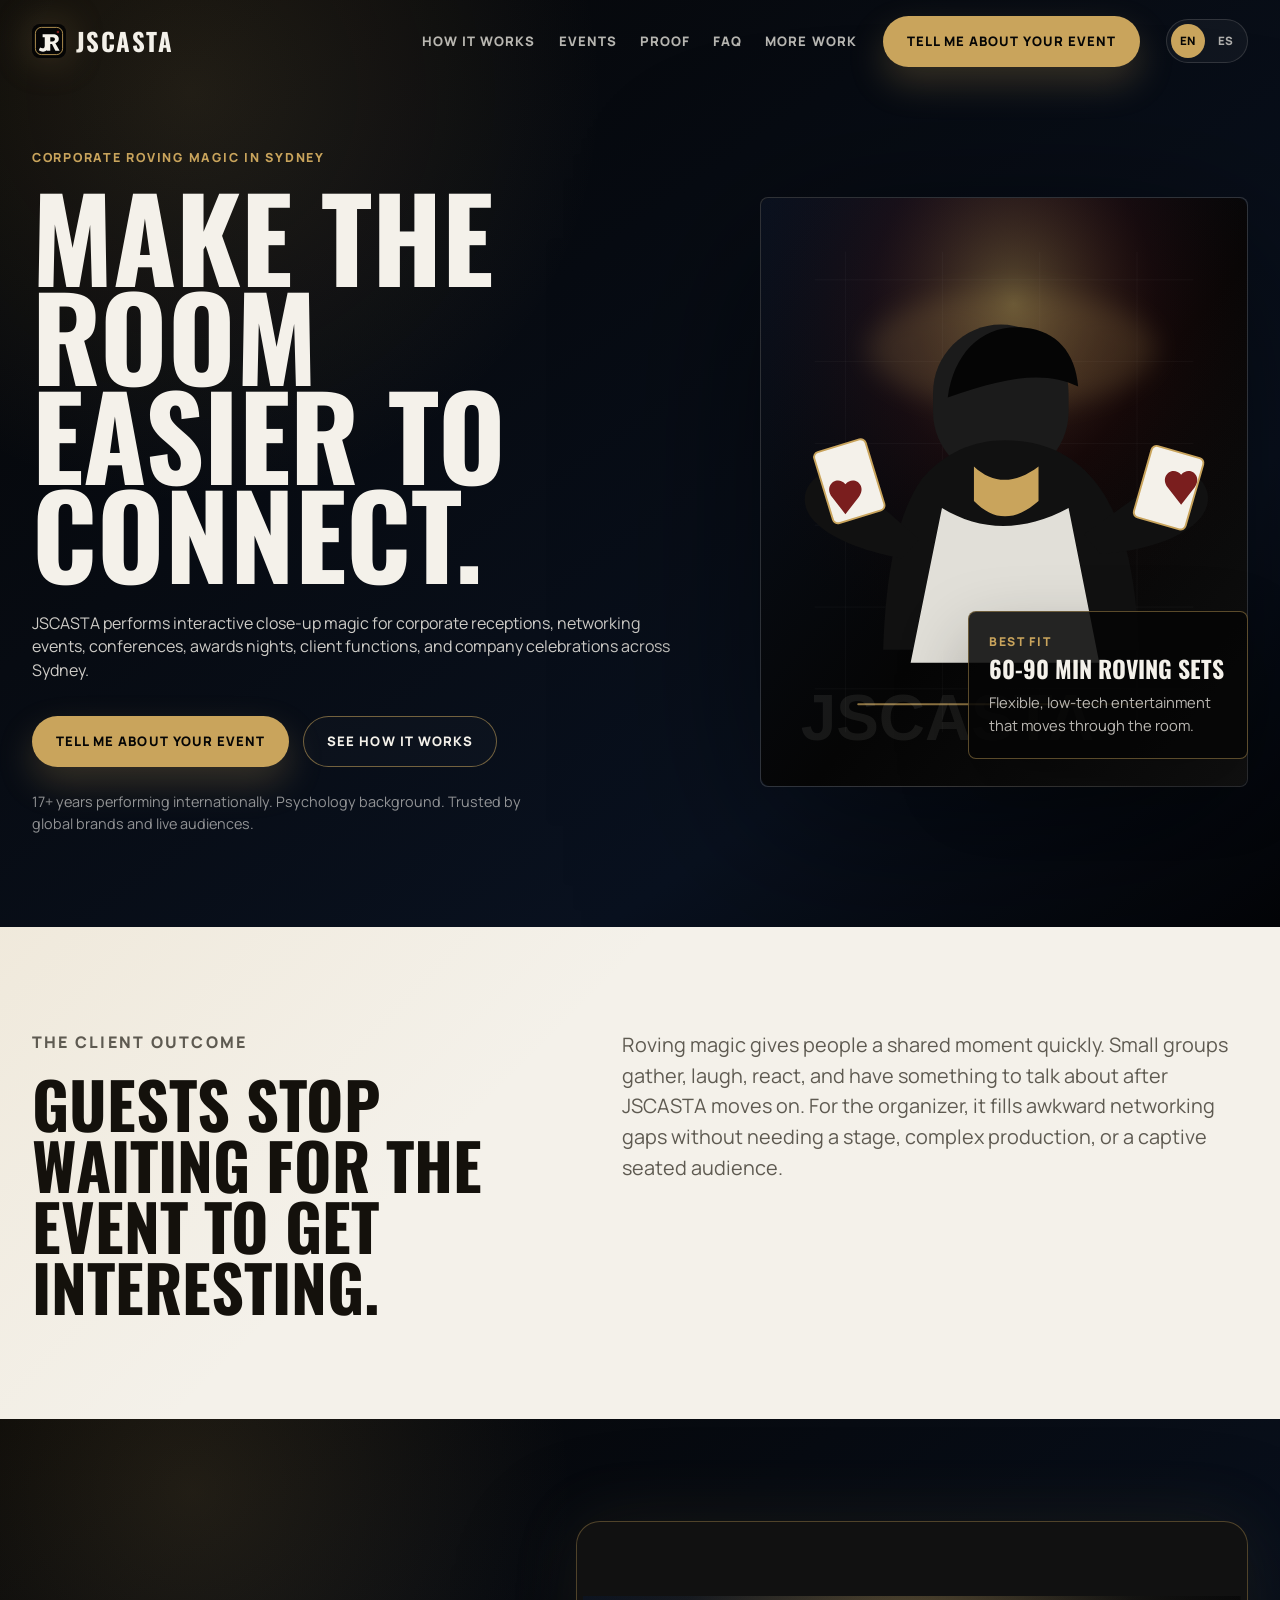
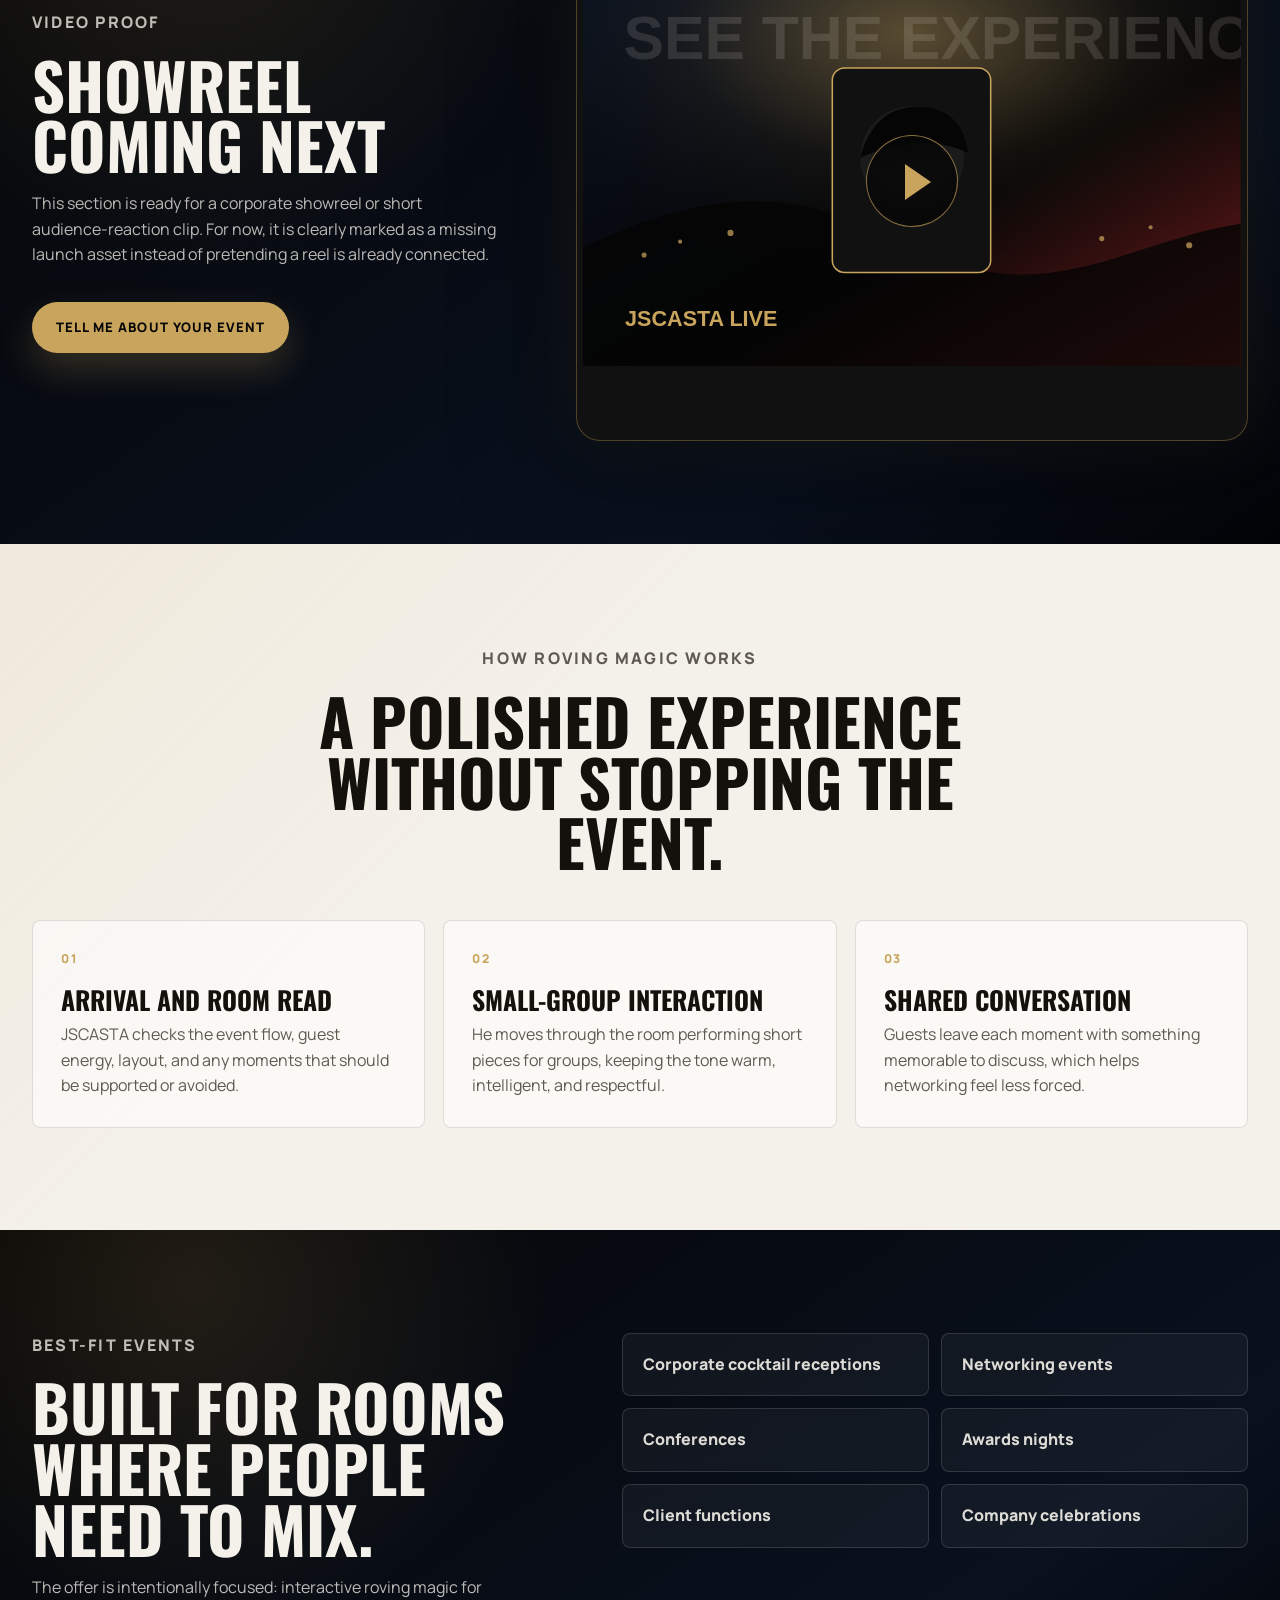
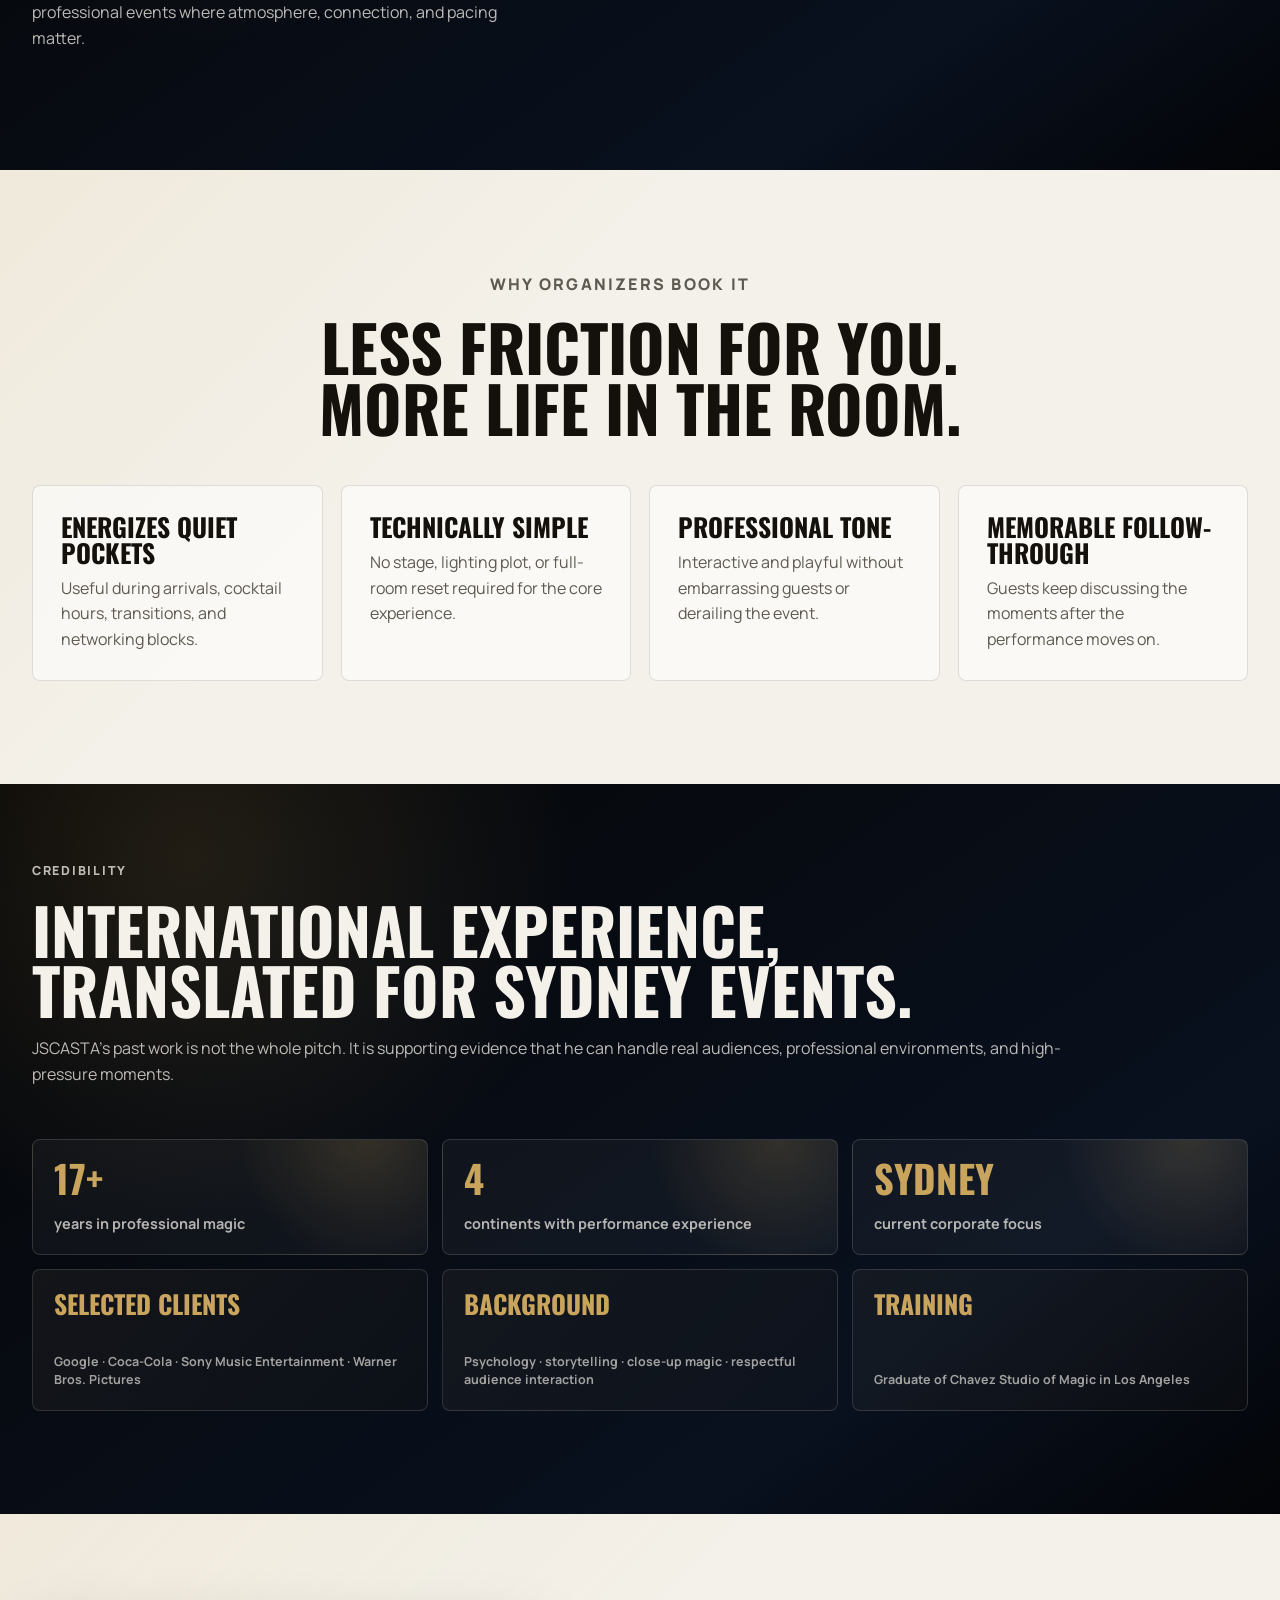
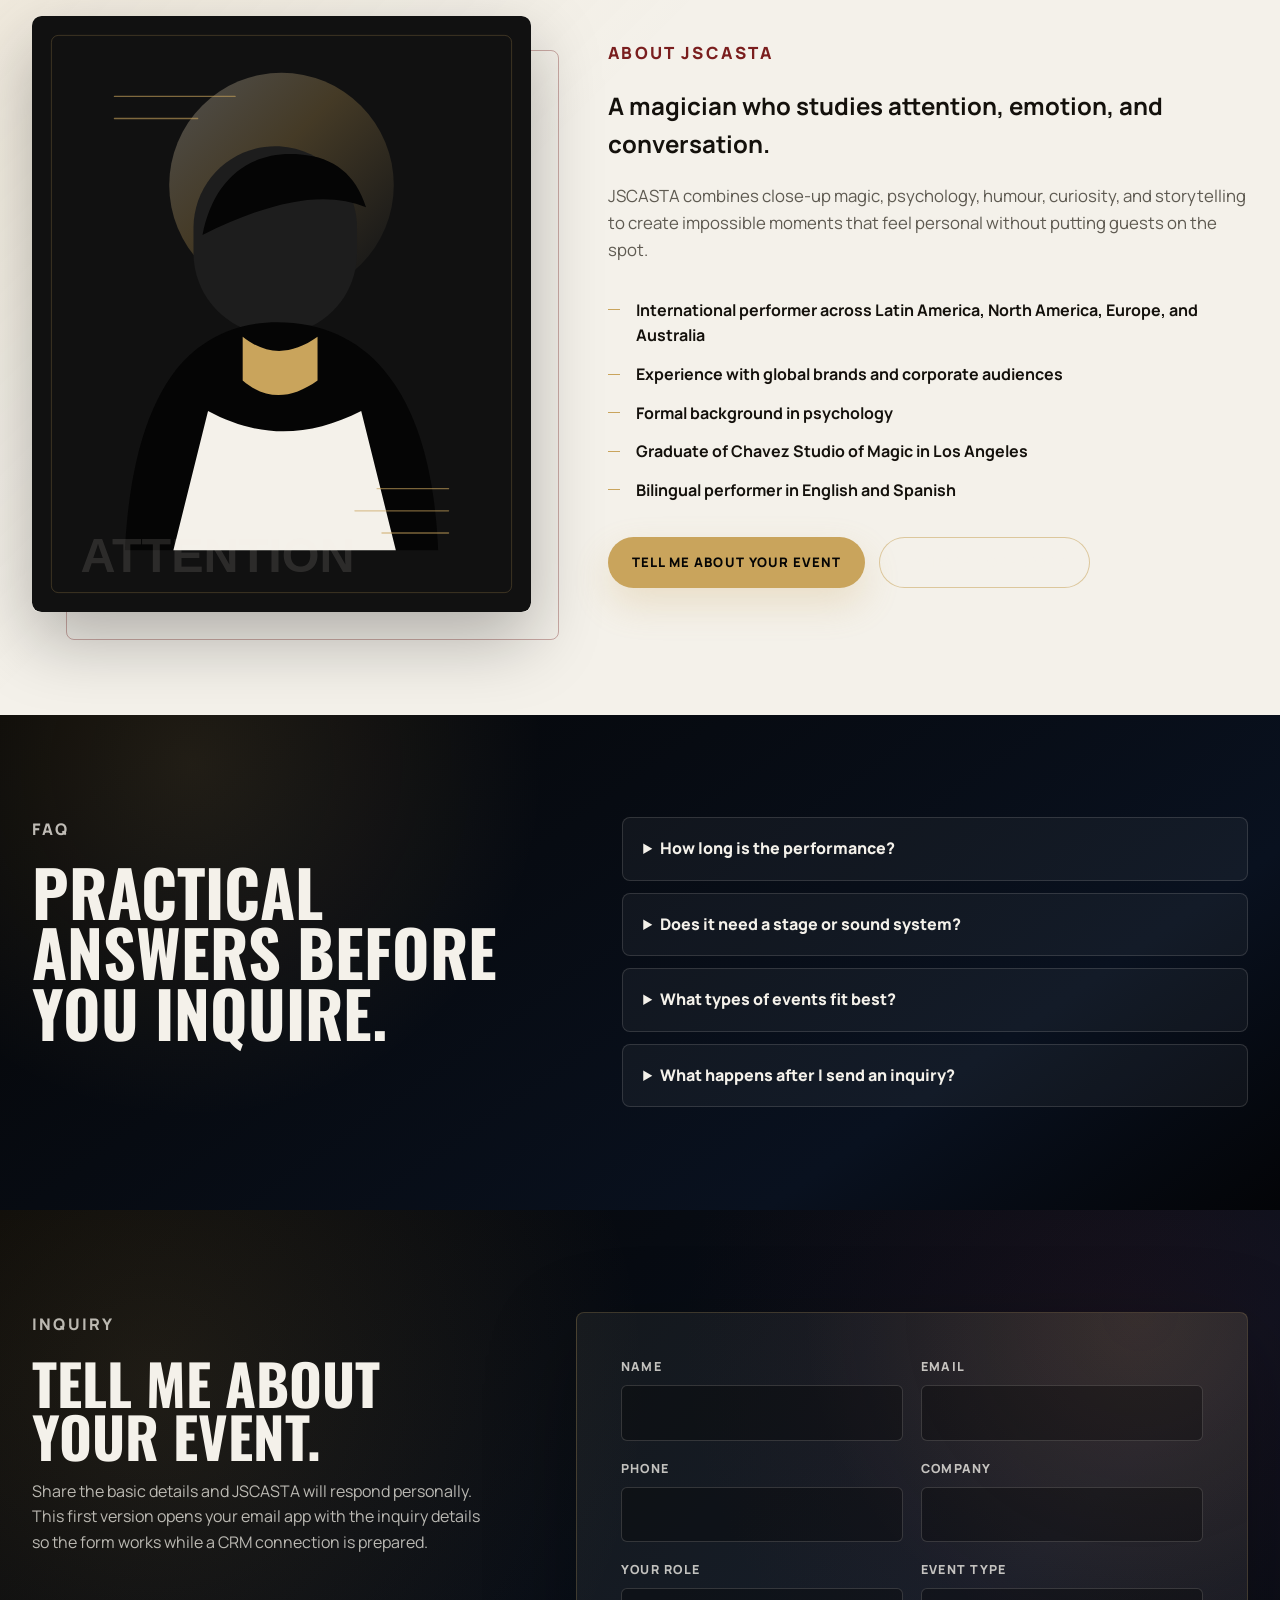
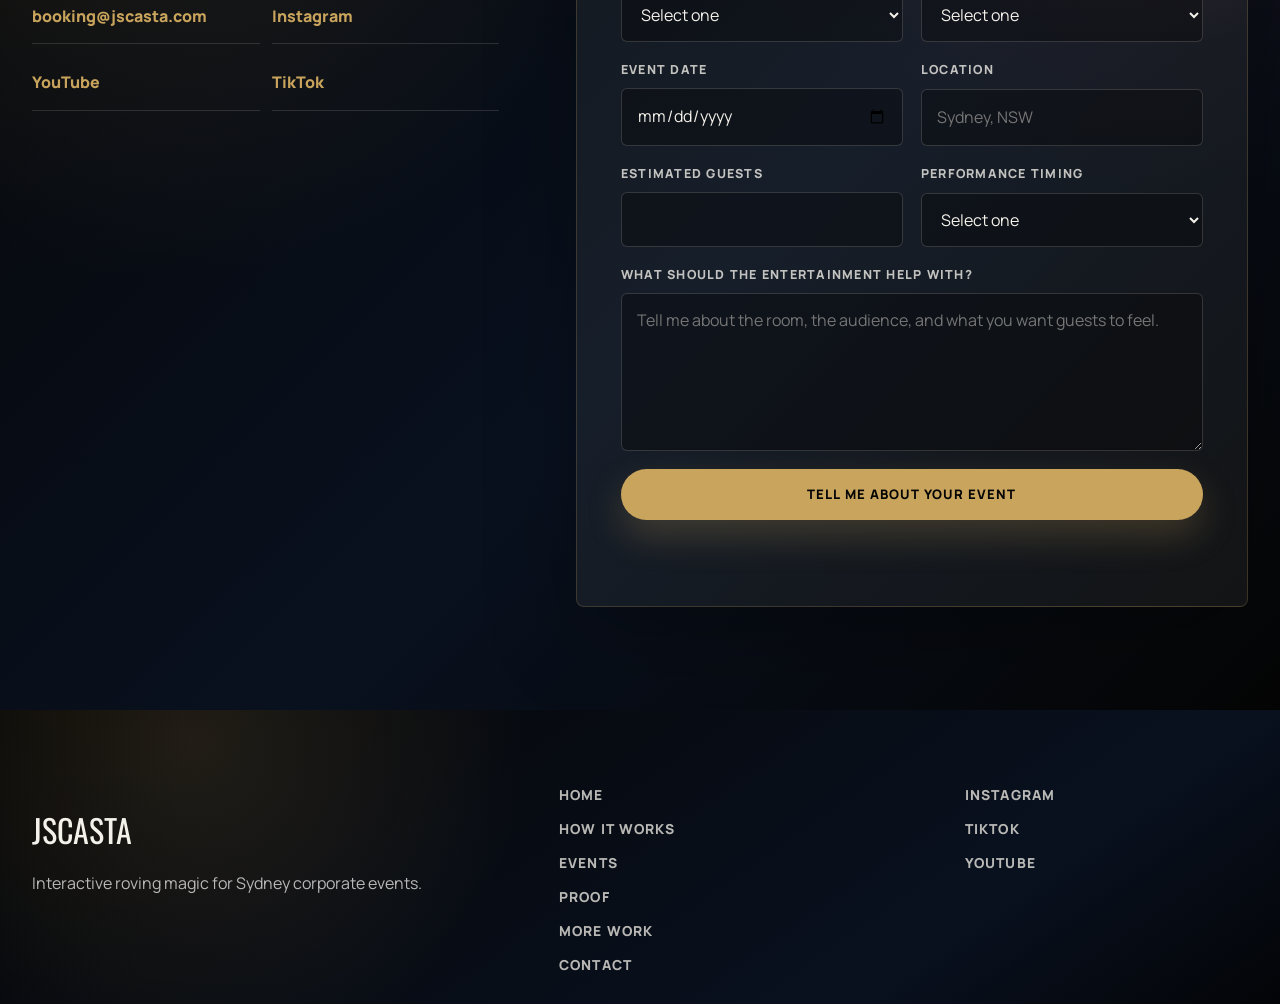
==== commit a80f455e: "Create corporate homepage and preserve existing showcase Reworked the English homepage into a focuse" ====
--- a/index.html
+++ b/index.html
@@ -3,11 +3,20 @@
   <head>
     <meta charset="utf-8" />
     <meta name="viewport" content="width=device-width, initial-scale=1" />
-    <title>JSCASTA | Magic, Psychology & Virtual Experiences</title>
+    <title>Corporate Magician Sydney | JSCASTA Roving Magic</title>
     <meta
       name="description"
-      content="Premium magic, mentalism, storytelling, workshops, and virtual presentation experiences for companies, brands, and audiences worldwide."
+      content="Interactive roving magic for Sydney corporate events, networking nights, conferences, awards, client functions, and company celebrations."
     />
+    <link rel="canonical" href="https://www.jscasta.com/" />
+    <meta property="og:title" content="Corporate Magician Sydney | JSCASTA" />
+    <meta
+      property="og:description"
+      content="Roving close-up magic that helps Sydney corporate guests connect, start conversations, and remember the event."
+    />
+    <meta property="og:type" content="website" />
+    <meta property="og:url" content="https://www.jscasta.com/" />
+    <meta name="twitter:card" content="summary_large_image" />
     <link rel="preconnect" href="https://fonts.googleapis.com" />
     <link rel="preconnect" href="https://fonts.gstatic.com" crossorigin />
     <link
@@ -16,13 +25,12 @@
     />
     <link rel="alternate" hreflang="en" href="index.html" />
     <link rel="alternate" hreflang="es" href="index-es.html" />
-    <link rel="stylesheet" href="styles.css?v=20260527-lang" />
+    <link rel="stylesheet" href="styles.css?v=20260720-corporate" />
   </head>
   <body>
     <a class="skip-link" href="#main">Skip to content</a>
     <div class="custom-cursor" data-cursor aria-hidden="true"></div>
 
-    <!-- WordPress note: convert this header into header.php with a registered menu and reusable CTA field. -->
     <header class="site-header" data-header>
       <nav class="nav-shell" aria-label="Primary navigation">
         <a class="brand" href="#home" aria-label="JSCASTA home">
@@ -43,21 +51,13 @@
 
         <div class="nav-panel" data-menu-panel>
           <ul class="nav-links">
-            <li class="nav-dropdown">
-              <a href="#shows" aria-haspopup="true">Experiences</a>
-              <div class="nav-dropdown-menu" aria-label="Experience pages">
-                <a href="shows.html">Shows</a>
-                <a href="workshops.html">Workshops &amp; Keynotes</a>
-                <a href="virtual-experiences.html">Virtual Experiences</a>
-                <a href="brand-activations.html">Brand Activations</a>
-              </div>
-            </li>
-            <li><a href="#work">Work</a></li>
-            <li><a href="magical-thinking.html">Magical Thinking</a></li>
-            <li><a href="#about">About</a></li>
-            <li><a href="#contact">Contact</a></li>
+            <li><a href="#how-it-works">How it works</a></li>
+            <li><a href="#events">Events</a></li>
+            <li><a href="#credibility">Proof</a></li>
+            <li><a href="#faq">FAQ</a></li>
+            <li><a href="experiences.html">More work</a></li>
           </ul>
-          <a class="button button-primary nav-cta" href="#contact">Book JSCASTA</a>
+          <a class="button button-primary nav-cta" href="#contact">Tell me about your event</a>
           <div class="language-switcher" aria-label="Language selector">
             <a class="is-active" href="index.html" hreflang="en" aria-current="page">EN</a>
             <a href="index-es.html" hreflang="es">ES</a>
@@ -67,90 +67,78 @@
     </header>
 
     <main id="main">
-      <!-- Asset note: replace the SVG fallback with optimized hero photos when ready.
-           Intended files: assets/images/hero-jscasta-desktop.webp and assets/images/hero-jscasta-mobile.webp.
-           Use WebP for photos/thumbnails; keep SVG for icons/logos; avoid heavy JPG/PNG hero files. -->
-      <section class="hero section-dark" id="home" aria-labelledby="hero-title">
-        <div class="hero-atmosphere" aria-hidden="true">
-          <span class="orb orb-one"></span>
-          <span class="orb orb-two"></span>
-          <span class="particle particle-one"></span>
-          <span class="particle particle-two"></span>
-          <span class="particle particle-three"></span>
-        </div>
-
-        <div class="container hero-grid">
-          <div class="hero-copy reveal">
-            <p class="eyebrow">Magic / Psychology / Storytelling / Virtual Production</p>
-            <h1 id="hero-title">Impossible Moments.<br />Real Connection.</h1>
-          </div>
-
-          <div class="hero-central-action reveal" aria-label="Primary homepage actions">
-            <a class="hero-booking-object" href="#contact" aria-label="Book JSCASTA">
-              <span class="hero-booking-icon" aria-hidden="true">&#10022;</span>
-              <span class="hero-booking-text">Book JSCASTA</span>
-              <span class="hero-booking-arrow" aria-hidden="true">&rarr;</span>
-            </a>
-            <a class="hero-explore-link" href="#shows">Explore Experiences &rarr;</a>
-          </div>
-
-          <div class="hero-support reveal">
+      <section class="corporate-hero section-dark" id="home" aria-labelledby="hero-title">
+        <div class="container corporate-hero-grid">
+          <div class="corporate-hero-copy reveal">
+            <p class="eyebrow">Corporate roving magic in Sydney</p>
+            <h1 id="hero-title">Make the room easier to connect.</h1>
             <p class="hero-subhead">
-              Premium magic, mentalism, storytelling, and virtual experiences for companies,
-              brands, and audiences around the world.
-            </p>
+              JSCASTA performs interactive close-up magic for corporate receptions,
+              networking events, conferences, awards nights, client functions, and company
+              celebrations across Sydney.
+            </p>
+            <div class="corporate-cta-row" aria-label="Primary actions">
+              <a class="button button-primary" href="#contact">Tell me about your event</a>
+              <a class="button button-secondary" href="#how-it-works">See how it works</a>
+            </div>
             <p class="cred-line">
-              Professional magician &middot; Psychologist &middot; Musician &middot; Creative Industries MA &middot;
-              International performer
-            </p>
-          </div>
-
-          <div class="hero-visual reveal" aria-label="Cinematic portrait artwork of JSCASTA">
-            <!-- Future real asset:
-                 <picture>
-                   <source media="(max-width: 700px)" srcset="assets/images/hero-jscasta-mobile.webp" type="image/webp">
-                   <img src="assets/images/hero-jscasta-desktop.webp" alt="JSCASTA performing for a corporate audience">
-                 </picture>
-                 Current SVG remains as a lightweight design fallback. -->
+              17+ years performing internationally. Psychology background. Trusted by global
+              brands and live audiences.
+            </p>
+          </div>
+
+          <div class="corporate-hero-visual reveal">
             <img
               class="hero-image"
               src="assets/images/hero-performance.svg"
-              alt="JSCASTA performing on a cinematic stage"
+              alt="Illustration of JSCASTA performing for an audience"
               fetchpriority="high"
             />
-            <div class="stamp" aria-hidden="true">
-              <span>Live &middot; Virtual</span>
-              <strong>Hybrid</strong>
-            </div>
-          </div>
-        </div>
-
-        <a class="scroll-indicator" href="#videos" aria-label="Scroll to video section">
-          <span></span>
-          Scroll
-        </a>
-      </section>
-
-      <section class="video-section section-dark" id="videos" aria-labelledby="video-title">
+            <div class="corporate-note-card">
+              <span>Best fit</span>
+              <strong>60-90 min roving sets</strong>
+              <p>Flexible, low-tech entertainment that moves through the room.</p>
+            </div>
+          </div>
+        </div>
+      </section>
+
+      <section class="corporate-outcome section-light" aria-labelledby="outcome-title">
+        <div class="container outcome-grid">
+          <div class="section-intro reveal">
+            <p class="eyebrow dark">The client outcome</p>
+            <h2 id="outcome-title">Guests stop waiting for the event to get interesting.</h2>
+          </div>
+          <div class="outcome-copy reveal">
+            <p>
+              Roving magic gives people a shared moment quickly. Small groups gather,
+              laugh, react, and have something to talk about after JSCASTA moves on.
+              For the organizer, it fills awkward networking gaps without needing a stage,
+              complex production, or a captive seated audience.
+            </p>
+          </div>
+        </div>
+      </section>
+
+      <section class="video-section section-dark" id="showreel" aria-labelledby="video-title">
         <div class="container video-grid">
           <div class="section-intro reveal">
-            <p class="eyebrow">Watch reel</p>
-            <h2 id="video-title">Watch the Experience</h2>
-            <p>
-              A glimpse into the performances, reactions, and impossible moments that make
-              JSCASTA's work unforgettable.
+            <p class="eyebrow">Video proof</p>
+            <h2 id="video-title">Showreel coming next</h2>
+            <p>
+              This section is ready for a corporate showreel or short audience-reaction clip.
+              For now, it is clearly marked as a missing launch asset instead of pretending
+              a reel is already connected.
             </p>
             <div class="button-row">
-              <a class="button button-primary" href="#videos" data-video-open>Watch Reel</a>
-              <a class="button button-secondary" href="#media">See More Videos</a>
-            </div>
-          </div>
-
-          <!-- Asset note: replace SVG fallback with assets/images/video-reel-thumbnail.webp when the reel is ready. -->
-          <button class="video-frame reveal" type="button" data-video-button aria-label="Play JSCASTA video preview">
+              <a class="button button-primary" href="#contact">Tell me about your event</a>
+            </div>
+          </div>
+
+          <button class="video-frame reveal" type="button" data-video-button aria-label="Open video placeholder">
             <img
               src="assets/images/video-thumbnail.svg"
-              alt="Cinematic performance video thumbnail"
+              alt="Video placeholder artwork for JSCASTA's future corporate showreel"
               loading="lazy"
             />
             <span class="play-button" aria-hidden="true"></span>
@@ -158,304 +146,129 @@
         </div>
       </section>
 
-      <section class="media-proof proof-merged section-dark" id="media" aria-labelledby="media-title">
+      <section class="corporate-process section-light" id="how-it-works" aria-labelledby="process-title">
+        <div class="container">
+          <div class="section-intro center reveal">
+            <p class="eyebrow dark">How roving magic works</p>
+            <h2 id="process-title">A polished experience without stopping the event.</h2>
+          </div>
+
+          <div class="process-grid">
+            <article class="process-card reveal">
+              <span>01</span>
+              <h3>Arrival and room read</h3>
+              <p>
+                JSCASTA checks the event flow, guest energy, layout, and any moments that
+                should be supported or avoided.
+              </p>
+            </article>
+            <article class="process-card reveal">
+              <span>02</span>
+              <h3>Small-group interaction</h3>
+              <p>
+                He moves through the room performing short pieces for groups, keeping the
+                tone warm, intelligent, and respectful.
+              </p>
+            </article>
+            <article class="process-card reveal">
+              <span>03</span>
+              <h3>Shared conversation</h3>
+              <p>
+                Guests leave each moment with something memorable to discuss, which helps
+                networking feel less forced.
+              </p>
+            </article>
+          </div>
+        </div>
+      </section>
+
+      <section class="corporate-events section-dark" id="events" aria-labelledby="events-title">
+        <div class="container corporate-two-column">
+          <div class="section-intro reveal">
+            <p class="eyebrow">Best-fit events</p>
+            <h2 id="events-title">Built for rooms where people need to mix.</h2>
+            <p>
+              The offer is intentionally focused: interactive roving magic for professional
+              events where atmosphere, connection, and pacing matter.
+            </p>
+          </div>
+          <div class="event-list reveal" aria-label="Suitable event types">
+            <span>Corporate cocktail receptions</span>
+            <span>Networking events</span>
+            <span>Conferences</span>
+            <span>Awards nights</span>
+            <span>Client functions</span>
+            <span>Company celebrations</span>
+          </div>
+        </div>
+      </section>
+
+      <section class="corporate-benefits section-light" aria-labelledby="benefits-title">
+        <div class="container">
+          <div class="section-intro center reveal">
+            <p class="eyebrow dark">Why organizers book it</p>
+            <h2 id="benefits-title">Less friction for you. More life in the room.</h2>
+          </div>
+          <div class="benefit-grid">
+            <article class="benefit-card reveal">
+              <h3>Energizes quiet pockets</h3>
+              <p>Useful during arrivals, cocktail hours, transitions, and networking blocks.</p>
+            </article>
+            <article class="benefit-card reveal">
+              <h3>Technically simple</h3>
+              <p>No stage, lighting plot, or full-room reset required for the core experience.</p>
+            </article>
+            <article class="benefit-card reveal">
+              <h3>Professional tone</h3>
+              <p>Interactive and playful without embarrassing guests or derailing the event.</p>
+            </article>
+            <article class="benefit-card reveal">
+              <h3>Memorable follow-through</h3>
+              <p>Guests keep discussing the moments after the performance moves on.</p>
+            </article>
+          </div>
+        </div>
+      </section>
+
+      <section class="media-proof proof-merged section-dark" id="credibility" aria-labelledby="credibility-title">
         <div class="container proof-stack">
           <div class="proof-copy reveal">
-            <p class="eyebrow">Proof of Work</p>
-            <h2 id="media-title">Trusted by Brands, Media, and Audiences</h2>
-            <p>
-              From live stages to branded campaigns and viral magic videos, JSCASTA's work has
-              reached millions online and connected with audiences across corporate events,
-              television, press, and virtual experiences.
-            </p>
-          </div>
-
-          <!-- Verify and update these stats before publishing. -->
-          <div class="proof-stats" aria-label="JSCASTA proof statistics">
+            <p class="eyebrow">Credibility</p>
+            <h2 id="credibility-title">International experience, translated for Sydney events.</h2>
+            <p>
+              JSCASTA's past work is not the whole pitch. It is supporting evidence that he
+              can handle real audiences, professional environments, and high-pressure moments.
+            </p>
+          </div>
+
+          <div class="proof-stats" aria-label="JSCASTA credibility highlights">
             <div class="proof-number-grid">
               <article class="stat-card stat-card-number reveal">
-                <strong class="stat-number">90K+</strong>
-                <span>Instagram followers</span>
+                <strong class="stat-number">17+</strong>
+                <span>years in professional magic</span>
               </article>
               <article class="stat-card stat-card-number reveal">
-                <strong class="stat-number">45.5K+</strong>
-                <span>TikTok followers</span>
+                <strong class="stat-number">4</strong>
+                <span>continents with performance experience</span>
               </article>
               <article class="stat-card stat-card-number reveal">
-                <strong class="stat-number">10M+</strong>
-                <span>views online</span>
+                <strong class="stat-number">Sydney</strong>
+                <span>current corporate focus</span>
               </article>
             </div>
             <div class="proof-credibility-grid">
               <article class="stat-card stat-card-credibility reveal">
-                <strong class="stat-number stat-number--phrase">9 Countries</strong>
-                <span>Colombia &middot; USA &middot; Australia &middot; Argentina &middot; Venezuela &middot; Peru &middot; Brazil &middot; Korea &middot; Japan</span>
+                <strong class="stat-number stat-number--phrase">Selected Clients</strong>
+                <span>Google &middot; Coca-Cola &middot; Sony Music Entertainment &middot; Warner Bros. Pictures</span>
               </article>
               <article class="stat-card stat-card-credibility reveal">
-                <strong class="stat-number stat-number--phrase">TV + Press</strong>
-                <span>Tengo Talento Mucho Talento &middot; CityTV &middot; La Red &middot; D&iacute;a a D&iacute;a Caracol &middot; El Espectador &middot; Win Sports TV</span>
+                <strong class="stat-number stat-number--phrase">Background</strong>
+                <span>Psychology &middot; storytelling &middot; close-up magic &middot; respectful audience interaction</span>
               </article>
               <article class="stat-card stat-card-credibility reveal">
-                <strong class="stat-number stat-number--phrase">Brand Work</strong>
-                <span>Mastercard &middot; DirecTV &middot; Warner Bros. Pictures &middot; Universal Music Group &middot; Samsung &middot; Coca-Cola</span>
-              </article>
-            </div>
-          </div>
-
-          <div class="proof-feature-row">
-            <article class="featured-project-card reveal" data-featured-brand-project>
-              <!-- Replace # with the real Warner Bros. Pictures / Detective Pikachu project link when available. -->
-              <a href="#" target="_blank" rel="noopener noreferrer" data-project-link>
-                <span class="featured-project-media">
-                  <img
-                    src="assets/images/brands/warner-pikachu-project.webp"
-                    alt="Detective Pikachu interview project thumbnail"
-                    loading="lazy"
-                    data-project-image
-                    data-fallback-image
-                  />
-                  <span class="media-fallback" data-project-fallback>
-                    <small>Project Preview</small>
-                    <strong>Warner Bros. Pictures</strong>
-                    <span>Detective Pikachu Interview</span>
-                    <em>Media / Film Interview</em>
-                  </span>
-                </span>
-                <span class="featured-project-body">
-                  <small data-project-brand>Warner Bros. Pictures</small>
-                  <strong data-project-title>Detective Pikachu Interview</strong>
-                  <em data-project-type>Media / Film Interview</em>
-                  <span data-project-description>
-                    An entertainment media appearance connected to the Detective Pikachu release,
-                    featuring JSCASTA interviewing Justice Smith.
-                  </span>
-                  <b>View Project</b>
-                </span>
-              </a>
-            </article>
-
-            <aside class="proof-cta reveal" aria-label="Proof section call to action">
-              <p>Bring this kind of attention to your audience.</p>
-              <a class="button button-primary" href="#contact">Start an Inquiry</a>
-              <a class="text-link" href="#videos" data-video-open>Watch Reel</a>
-            </aside>
-          </div>
-
-          <!-- Replace text placeholders with SVG logos when available.
-               Example: <img src="assets/images/brands/mastercard-logo-white.svg" alt="Mastercard"> -->
-          <p class="brand-rail-label reveal">Selected Brand Collaborations</p>
-          <div class="brand-rail reveal" aria-label="Brand collaboration examples" tabindex="0" data-drag-rail>
-            <div class="brand-track">
-              <button class="brand-item" type="button" data-brand-project data-brand="Mastercard" data-title="Corporate Magic Experience" data-type="Corporate Event" data-description="A premium magic experience for a corporate audience." data-image="assets/images/brands/mastercard-project.webp" data-link="#"><span>Mastercard</span></button>
-              <button class="brand-item" type="button" data-brand-project data-brand="DirecTV" data-title="Brand Experience" data-type="Corporate / Brand Activation" data-description="A branded audience experience built around live interaction, surprise, and event energy." data-image="assets/images/brands/directv-project.webp" data-link="#"><span>DirecTV</span></button>
-              <button class="brand-item is-active" type="button" data-brand-project data-brand="Warner Bros. Pictures" data-title="Detective Pikachu Interview" data-type="Media / Film Interview" data-description="An entertainment media appearance connected to the Detective Pikachu release, featuring JSCASTA interviewing Justice Smith." data-image="assets/images/brands/warner-pikachu-project.webp" data-link="#"><span>Warner Bros. Pictures</span></button>
-              <button class="brand-item" type="button" data-brand-project data-brand="Universal Music Group" data-title="Entertainment Collaboration" data-type="Brand / Music" data-description="Entertainment collaboration connected to music, performance, and audience engagement." data-image="assets/images/brands/universal-music-group-project.webp" data-link="#"><span>Universal Music Group</span></button>
-              <button class="brand-item" type="button" data-brand-project data-brand="Esso" data-title="Project details coming soon" data-type="Brand Collaboration" data-description="Replace this placeholder with verified project details." data-image="assets/images/brands/esso-project.webp" data-link="#"><span>Esso</span></button>
-              <button class="brand-item" type="button" data-brand-project data-brand="KitKat" data-title="Project details coming soon" data-type="Brand Collaboration" data-description="Replace this placeholder with verified project details." data-image="assets/images/brands/kitkat-project.webp" data-link="#"><span>KitKat</span></button>
-              <!-- Replace # with the real project URL for each brand when available. -->
-              <button class="brand-item" type="button" data-brand-project data-brand="LG" data-title="Project details coming soon" data-type="Brand Collaboration" data-description="Replace this placeholder with verified project details." data-image="assets/images/brands/lg-project.webp" data-link="#"><span>LG</span></button>
-              <button class="brand-item" type="button" data-brand-project data-brand="AXE" data-title="Project details coming soon" data-type="Brand Collaboration" data-description="Replace this placeholder with verified project details." data-image="assets/images/brands/axe-project.webp" data-link="#"><span>AXE</span></button>
-              <button class="brand-item" type="button" data-brand-project data-brand="Samsung" data-title="Brand Experience" data-type="Technology / Brand Event" data-description="A branded experience designed around attention, interaction, and live audience impact." data-image="assets/images/brands/samsung-project.webp" data-link="#"><span>Samsung</span></button>
-              <button class="brand-item" type="button" data-brand-project data-brand="Coca-Cola" data-title="Brand Magic Moment" data-type="Brand Campaign" data-description="A brand-facing magic moment designed to create attention, emotion, and social memory." data-image="assets/images/brands/coca-cola-project.webp" data-link="#"><span>Coca-Cola</span></button>
-              <button class="brand-item" type="button" data-brand-project data-brand="Decameron" data-title="Project details coming soon" data-type="Brand Collaboration" data-description="Replace this placeholder with verified project details." data-image="assets/images/brands/decameron-project.webp" data-link="#"><span>Decameron</span></button>
-              <button class="brand-item" type="button" data-brand-project data-brand="J&auml;germeister" data-title="Project details coming soon" data-type="Brand Collaboration" data-description="Replace this placeholder with verified project details." data-image="assets/images/brands/jagermeister-project.webp" data-link="#"><span>J&auml;germeister</span></button>
-              <button class="brand-item" type="button" data-brand-project data-brand="Trident" data-title="Project details coming soon" data-type="Brand Collaboration" data-description="Replace this placeholder with verified project details." data-image="assets/images/brands/trident-project.webp" data-link="#"><span>Trident</span></button>
-              <button class="brand-item" type="button" data-brand-project data-brand="Colgate" data-title="Project details coming soon" data-type="Brand Collaboration" data-description="Replace this placeholder with verified project details." data-image="assets/images/brands/colgate-project.webp" data-link="#"><span>Colgate</span></button>
-              <button class="brand-item" type="button" data-brand-project data-brand="Cine Colombia" data-title="Project details coming soon" data-type="Brand Collaboration" data-description="Replace this placeholder with verified project details." data-image="assets/images/brands/cine-colombia-project.webp" data-link="#"><span>Cine Colombia</span></button>
-            </div>
-          </div>
-        </div>
-      </section>
-
-      <section class="services section-dark" id="shows" aria-labelledby="services-title">
-        <div class="container">
-          <span class="section-anchor" id="workshops" aria-hidden="true"></span>
-          <div class="services-header reveal">
-            <div class="section-intro">
-              <p class="eyebrow">Experience Options</p>
-              <h2 id="services-title">Experiences Designed for Impact</h2>
-              <p>
-                Choose the path that fits your audience: live performance, team learning, virtual experiences, or brand-driven moments.
-              </p>
-              <div class="services-kicker" role="tablist" aria-label="Experience section views">
-                <button class="is-active" type="button" role="tab" aria-selected="true" aria-controls="offer-panel" data-service-tab="offer">What We Offer</button>
-                <button type="button" role="tab" aria-selected="false" aria-controls="case-panel" data-service-tab="cases">Case Studies</button>
-              </div>
-            </div>
-            <aside class="services-guidance" aria-label="Event guidance call to action">
-              <p>Not sure what fits your event?</p>
-              <strong>Tell us about your audience and we'll suggest the right format.</strong>
-              <a class="button button-secondary" href="#contact">Get Guidance</a>
-            </aside>
-          </div>
-
-          <div class="service-panel is-active" id="offer-panel" role="tabpanel" data-service-panel="offer">
-          <div class="service-gateway-grid">
-            <a class="service-gateway reveal" href="shows.html">
-              <!-- Replace with assets/images/services/shows-card.webp -->
-              <img src="assets/images/services/shows-card.webp" alt="JSCASTA live and corporate magic show" loading="lazy" data-fallback-image />
-              <span class="service-label">Live & Corporate Magic</span>
-              <h3>Shows</h3>
-              <p>Interactive magic and mentalism for conferences, celebrations, launches, executive events, and private experiences.</p>
-              <b>Explore Shows</b>
-            </a>
-
-            <a class="service-gateway reveal" href="workshops.html">
-              <!-- Replace with assets/images/services/workshops-card.webp -->
-              <img src="assets/images/services/workshops-card.webp" alt="JSCASTA creativity keynote and workshop experience" loading="lazy" data-fallback-image />
-              <span class="service-label">Creativity & Keynotes</span>
-              <h3>Workshops</h3>
-              <p>Magic, psychology, and storytelling combined to help teams think differently, reconnect with curiosity, and explore creativity.</p>
-              <b>Explore Workshops</b>
-            </a>
-
-            <a class="service-gateway reveal" href="virtual-experiences.html">
-              <!-- Replace with assets/images/services/virtual-experiences-card.webp -->
-              <img src="assets/images/services/virtual-experiences-card.webp" alt="JSCASTA virtual and hybrid experience with cinematic presentation design" loading="lazy" data-fallback-image />
-              <span class="service-label">Online & Hybrid</span>
-              <h3>Virtual Experiences</h3>
-              <p>High-production online shows, hybrid events, and Virtual Stagecraft using OBS, interaction, custom visuals, and camera presence.</p>
-              <b>Explore Virtual</b>
-            </a>
-          </div>
-
-          <div class="service-secondary-links reveal" aria-label="Additional service paths">
-            <span>Specialized Formats</span>
-            <a href="brand-activations.html">
-              Brand Activations &amp; Content
-              <small>Custom magic-driven moments for campaigns, launches, and social content.</small>
-            </a>
-            <a href="virtual-experiences.html#stagecraft">
-              Virtual Stagecraft
-              <small>OBS-powered presentation design for webinars, sales calls, classes, and hybrid events.</small>
-            </a>
-          </div>
-          </div>
-
-          <div class="service-panel" id="case-panel" role="tabpanel" data-service-panel="cases" hidden>
-            <div class="service-gateway-grid case-study-grid">
-              <!-- Replace placeholder links with full case study pages when they are built. -->
-              <a class="service-gateway case-study-card reveal" href="case-study-brand-activations.html">
-                <img src="assets/images/brands/coca-cola-project.webp" alt="Brand activation case study placeholder" loading="lazy" data-fallback-image />
-                <span class="service-label">Case Study</span>
-                <h3>Brand Activations</h3>
-                <p>Campaigns, launches, and social content shaped around magic-driven moments.</p>
-                <b>View Case Study</b>
-              </a>
-              <a class="service-gateway case-study-card reveal" href="case-study-media-tv.html">
-                <img src="assets/images/brands/warner-pikachu-project.webp" alt="Media and TV appearance case study placeholder" loading="lazy" data-fallback-image />
-                <span class="service-label">Case Study</span>
-                <h3>Media &amp; TV Appearances</h3>
-                <p>Television segments, interviews, and screen-based appearances.</p>
-                <b>View Case Study</b>
-              </a>
-              <a class="service-gateway case-study-card reveal" href="case-study-viral-magic-videos.html">
-                <img src="assets/images/selected-work/torn-restored-paper-tiktok.webp" alt="Viral magic video case study placeholder" loading="lazy" data-fallback-image />
-                <span class="service-label">Case Study</span>
-                <h3>Viral Magic Videos</h3>
-                <p>Short-form magic and visual moments that reached millions online.</p>
-                <b>View Case Study</b>
-              </a>
-              <a class="service-gateway case-study-card reveal" href="case-study-virtual-experiences.html">
-                <img src="assets/images/services/virtual-experiences-card.webp" alt="Virtual experience case study placeholder" loading="lazy" data-fallback-image />
-                <span class="service-label">Case Study</span>
-                <h3>Virtual Experiences</h3>
-                <p>Online and hybrid experiences using OBS, interaction, and cinematic staging.</p>
-                <b>View Case Study</b>
-              </a>
-              <a class="service-gateway case-study-card reveal" href="case-study-corporate-events.html">
-                <img src="assets/images/services/shows-card.webp" alt="Corporate event case study placeholder" loading="lazy" data-fallback-image />
-                <span class="service-label">Case Study</span>
-                <h3>Corporate Events</h3>
-                <p>Live performances for companies, private groups, and executive audiences.</p>
-                <b>View Case Study</b>
-              </a>
-              <a class="service-gateway case-study-card reveal" href="case-study-educational-content.html">
-                <img src="assets/images/selected-work/magic-tutorial-youtube.webp" alt="Educational content case study placeholder" loading="lazy" data-fallback-image />
-                <span class="service-label">Case Study</span>
-                <h3>Educational Content</h3>
-                <p>Tutorials, cardistry, and lessons that introduce people to magic and attention.</p>
-                <b>View Case Study</b>
-              </a>
-            </div>
-          </div>
-        </div>
-      </section>
-
-      <section class="selected-work-section section-dark" id="work" aria-labelledby="selected-work-title">
-        <div class="container">
-          <div class="selected-work reveal">
-            <div class="proof-subhead">
-              <p class="eyebrow">Watch the Work</p>
-              <h3 id="selected-work-title">JSCASTA in Action</h3>
-              <p>A curated look at viral videos, performances, media moments, tutorials, and branded magic.</p>
-            </div>
-            <!-- Expected selected work images live in assets/images/selected-work/. Missing or external thumbnails are hidden and replaced by styled fallbacks. -->
-            <!-- Future WordPress solution: use oEmbed, a plugin, or server-side fetch to populate TikTok and Instagram thumbnails. -->
-            <div class="work-carousel" data-work-carousel>
-              <button class="work-control work-control-prev" type="button" aria-label="Previous latest item" data-work-prev>&larr;</button>
-              <div class="work-viewport" tabindex="0">
-                <div class="work-grid" data-work-track>
-                  <a class="work-card work-card-large" href="https://www.tiktok.com/@jscasta/video/6854335830396374278" target="_blank" rel="noopener noreferrer" data-local-fallback="assets/images/selected-work/torn-restored-paper-tiktok.webp" data-external-thumbnail="">
-                    <span class="media-fallback">TikTok / Viral Magic</span>
-                    <div class="work-card__overlay">
-                      <span>TikTok / Viral Magic</span>
-                      <h3>Torn and Restored Paper</h3>
-                      <p>2.5M+ views</p>
-                      <b>Watch on TikTok</b>
-                    </div>
-                  </a>
-                  <a class="work-card" href="https://www.tiktok.com/@jscasta/video/7198592740236496133" target="_blank" rel="noopener noreferrer" data-local-fallback="assets/images/selected-work/visual-magic-moment-tiktok.webp" data-external-thumbnail="">
-                    <span class="media-fallback">TikTok / Performance</span>
-                    <div class="work-card__overlay">
-                      <span>TikTok / Performance</span>
-                      <h3>Visual Magic Moment</h3>
-                      <b>Watch on TikTok</b>
-                    </div>
-                  </a>
-                  <a class="work-card" href="https://www.instagram.com/p/DQg_26vgPp1/" target="_blank" rel="noopener noreferrer" data-local-fallback="assets/images/selected-work/recent-instagram-feature.webp" data-external-thumbnail="">
-                    <span class="media-fallback">Instagram / Performance</span>
-                    <div class="work-card__overlay">
-                      <span>Instagram / Performance</span>
-                      <h3>Recent Instagram Feature</h3>
-                      <b>View on Instagram</b>
-                    </div>
-                  </a>
-                  <a class="work-card" href="#" target="_blank" rel="noopener noreferrer" aria-label="Brand or media appearance placeholder" data-local-fallback="assets/images/selected-work/media-appearance.webp" data-external-thumbnail="">
-                    <!-- Replace # with a real media link when available. -->
-                    <span class="media-fallback">Media / Interview</span>
-                    <div class="work-card__overlay">
-                      <span>Media / Interview</span>
-                      <h3>Brand / Media Appearance</h3>
-                      <b>View Project</b>
-                    </div>
-                  </a>
-                  <a class="work-card" href="https://www.instagram.com/p/DQFvHurD75A/" target="_blank" rel="noopener noreferrer" data-local-fallback="assets/images/selected-work/cardistry-tutorial-instagram.webp" data-external-thumbnail="">
-                    <span class="media-fallback">Instagram / Tutorial</span>
-                    <div class="work-card__overlay">
-                      <span>Instagram / Tutorial</span>
-                      <h3>Cardistry Tutorial</h3>
-                      <b>View on Instagram</b>
-                    </div>
-                  </a>
-                  <a class="work-card work-card-wide" href="https://www.youtube.com/watch?v=fMuPKOOQeJo&t=2s" target="_blank" rel="noopener noreferrer">
-                    <img
-                      src="https://img.youtube.com/vi/fMuPKOOQeJo/hqdefault.jpg"
-                      data-local-fallback="assets/images/selected-work/magic-tutorial-youtube.webp"
-                      alt="Magic Tutorial on YouTube"
-                      loading="lazy"
-                      data-fallback-image
-                    />
-                    <span class="media-fallback">YouTube / Tutorial</span>
-                    <div class="work-card__overlay">
-                      <span>YouTube / Tutorial</span>
-                      <h3>Magic Tutorial</h3>
-                      <b>Watch on YouTube</b>
-                    </div>
-                  </a>
-                </div>
-              </div>
-              <button class="work-control work-control-next" type="button" aria-label="Next latest item" data-work-next>&rarr;</button>
+                <strong class="stat-number stat-number--phrase">Training</strong>
+                <span>Graduate of Chavez Studio of Magic in Los Angeles</span>
+              </article>
             </div>
           </div>
         </div>
@@ -464,7 +277,6 @@
       <section class="about section-light" id="about" aria-labelledby="about-title">
         <div class="container about-grid">
           <div class="portrait-frame reveal">
-            <!-- Asset note: replace SVG fallback with assets/images/about-jscasta.webp when the final portrait is ready. -->
             <img
               src="assets/images/about-portrait.svg"
               alt="Editorial portrait artwork of JSCASTA"
@@ -474,244 +286,82 @@
 
           <div class="about-copy reveal">
             <p class="eyebrow dark">About JSCASTA</p>
-            <h2 id="about-title">A magician who studies attention, emotion, and wonder.</h2>
-            <p>
-              JSCASTA is a professional magician, musician, psychologist, and creative experience
-              designer. His work combines sleight of hand, storytelling, humor, psychology, music,
-              and virtual production to create experiences that feel impossible, personal, and
-              memorable.
+            <h2 id="about-title">A magician who studies attention, emotion, and conversation.</h2>
+            <p>
+              JSCASTA combines close-up magic, psychology, humour, curiosity, and storytelling
+              to create impossible moments that feel personal without putting guests on the spot.
             </p>
 
             <ul class="credential-list">
-              <li>Member of the Magic Castle in Hollywood</li>
-              <li>Graduate of Chavez Studio of Magic in Los Angeles</li>
               <li>International performer across Latin America, North America, Europe, and Australia</li>
               <li>Experience with global brands and corporate audiences</li>
+              <li>Formal background in psychology</li>
+              <li>Graduate of Chavez Studio of Magic in Los Angeles</li>
               <li>Bilingual performer in English and Spanish</li>
-              <li>Specialist in virtual and hybrid presentation experiences</li>
             </ul>
 
             <div class="button-row">
-              <a class="button button-primary" href="#contact">Book JSCASTA</a>
-            </div>
-          </div>
-        </div>
-      </section>
-
-      <section class="differentiator section-dark" aria-labelledby="difference-title">
-        <div class="container difference-grid">
+              <a class="button button-primary" href="#contact">Tell me about your event</a>
+              <a class="button button-secondary" href="experiences.html">Explore more work</a>
+            </div>
+          </div>
+        </div>
+      </section>
+
+      <section class="corporate-faq section-dark" id="faq" aria-labelledby="faq-title">
+        <div class="container corporate-two-column">
           <div class="section-intro reveal">
-            <p class="eyebrow">Creative Philosophy</p>
-            <h2 id="difference-title">The Architecture of Wonder</h2>
-            <p>
-              Magic works because attention can be shaped, memory can be transformed, and a room can be guided into a shared impossible moment. This is where JSCASTA's background in psychology, storytelling, music, and performance becomes part of the experience.
-            </p>
-            <!-- Future WordPress: this can become the public-facing content hub for essays, archetypes, tutorials, and Abracadaula. Do not label it as "Blog" publicly. -->
-            <div class="button-row">
-              <a class="button button-secondary" href="magical-thinking.html">Explore Magical Thinking</a>
-            </div>
-            <p class="cta-note">Essays, archetypes, tutorials, and reflections on magic, creativity, and attention.</p>
-          </div>
-
-          <div class="kinetic-words reveal" aria-label="Creative ingredients in a JSCASTA experience">
-            <span class="word-xl word-bright">Wonder</span>
-            <span class="word-lg word-gold">Attention</span>
-            <span class="word-sm word-muted">Humor</span>
-            <span class="word-md word-bright">Interaction</span>
-            <span class="word-lg word-muted">Emotional Memory</span>
-            <span class="word-md word-gold">Story</span>
-            <span class="word-sm word-muted">Rhythm</span>
-            <span class="word-xl word-bright">Impossible</span>
-          </div>
-        </div>
-      </section>
-
-      <section class="testimonials" aria-labelledby="testimonials-title">
-        <div class="container">
-          <div class="section-intro center reveal">
-            <p class="eyebrow dark">Audience Reaction</p>
-            <h2 id="testimonials-title">What People Say</h2>
-          </div>
-
-          <!-- Replace placeholder testimonials with real client quotes before publishing. -->
-          <div class="testimonial-carousel reveal" data-testimonial-carousel aria-label="Audience testimonials">
-            <div class="testimonial-viewport">
-              <div class="testimonial-track" data-testimonial-track>
-                <figure class="testimonial-card" aria-roledescription="slide">
-                  <blockquote>
-                    "The room shifted quickly. People stopped checking phones, leaned in, and stayed
-                    with him until the final moment."
-                  </blockquote>
-                  <figcaption>
-                    <strong>Event Director</strong>
-                    <span>Corporate Leadership Summit</span>
-                  </figcaption>
-                </figure>
-                <figure class="testimonial-card" aria-roledescription="slide">
-                  <blockquote>
-                    "JSCASTA made our online session feel personal, polished, and far more alive than
-                    a typical virtual event."
-                  </blockquote>
-                  <figcaption>
-                    <strong>Learning Lead</strong>
-                    <span>Online Innovation Program</span>
-                  </figcaption>
-                </figure>
-                <figure class="testimonial-card" aria-roledescription="slide">
-                  <blockquote>
-                    "The performance gave our launch a memorable moment without losing the professional
-                    tone we needed for clients."
-                  </blockquote>
-                  <figcaption>
-                    <strong>Brand Manager</strong>
-                    <span>Product Launch Experience</span>
-                  </figcaption>
-                </figure>
-                <figure class="testimonial-card" aria-roledescription="slide">
-                  <blockquote>
-                    "The workshop connected creativity, psychology, and performance in a way our team
-                    could actually use afterward."
-                  </blockquote>
-                  <figcaption>
-                    <strong>People Experience Lead</strong>
-                    <span>Creative Team Workshop</span>
-                  </figcaption>
-                </figure>
-                <figure class="testimonial-card" aria-roledescription="slide">
-                  <blockquote>
-                    "He read the room carefully and made the show feel personal without putting anyone on the spot."
-                  </blockquote>
-                  <figcaption>
-                    <strong>Executive Assistant</strong>
-                    <span>Private Corporate Dinner</span>
-                  </figcaption>
-                </figure>
-                <figure class="testimonial-card" aria-roledescription="slide">
-                  <blockquote>
-                    "The strongest part was how naturally the audience became part of the experience."
-                  </blockquote>
-                  <figcaption>
-                    <strong>Conference Producer</strong>
-                    <span>Sales Kickoff Event</span>
-                  </figcaption>
-                </figure>
-                <figure class="testimonial-card" aria-roledescription="slide">
-                  <blockquote>
-                    "It felt polished, warm, and smart. Exactly the tone we needed for a mixed client audience."
-                  </blockquote>
-                  <figcaption>
-                    <strong>Marketing Director</strong>
-                    <span>Brand Hospitality Night</span>
-                  </figcaption>
-                </figure>
-                <figure class="testimonial-card" aria-roledescription="slide">
-                  <blockquote>
-                    "The virtual format worked better than expected because he stayed visible and kept the energy moving."
-                  </blockquote>
-                  <figcaption>
-                    <strong>Program Manager</strong>
-                    <span>Hybrid Team Experience</span>
-                  </figcaption>
-                </figure>
-                <figure class="testimonial-card" aria-roledescription="slide">
-                  <blockquote>
-                    "People were still talking about specific moments the next day, which is rare for an event act."
-                  </blockquote>
-                  <figcaption>
-                    <strong>Operations Lead</strong>
-                    <span>End-of-Year Celebration</span>
-                  </figcaption>
-                </figure>
-                <figure class="testimonial-card" aria-roledescription="slide">
-                  <blockquote>
-                    "The performance was elegant and funny without ever feeling forced."
-                  </blockquote>
-                  <figcaption>
-                    <strong>Event Host</strong>
-                    <span>Private Reception</span>
-                  </figcaption>
-                </figure>
-              </div>
-            </div>
-
-            <div class="testimonial-controls" aria-label="Testimonial carousel controls">
-              <div class="carousel-dots" data-carousel-dots aria-label="Choose testimonial"></div>
-            </div>
-          </div>
-        </div>
-      </section>
-
-      <section class="resource-paths section-light" id="tutorial" aria-labelledby="resources-title">
-        <div class="container resource-grid">
-          <div class="section-intro reveal">
-            <p class="eyebrow dark">Free Resources</p>
-            <h2 id="resources-title">Start Exploring Wonder</h2>
-            <p>
-              Begin with a simple lesson or discover the creative mask that shapes how you approach
-              magic, attention, and imagination.
-            </p>
-          </div>
-
-          <article class="resource-card reveal" id="tutorial-signup">
-            <h3>Learn a Piece of the Impossible</h3>
-            <p>
-              Get a short magic or cardistry lesson from JSCASTA and start exploring how attention,
-              timing, and wonder work.
-            </p>
-            <!-- Future integration: connect this to Mailchimp, ConvertKit, FluentCRM, Brevo, or a WordPress form plugin. -->
-            <form class="tutorial-form compact" action="#" method="post" data-tutorial-form>
-              <label>
-                <span>First name</span>
-                <input type="text" name="first-name" autocomplete="given-name" required />
-              </label>
-              <label>
-                <span>Email</span>
-                <input type="email" name="tutorial-email" autocomplete="email" required />
-              </label>
-              <label>
-                <span>Tutorial preference</span>
-                <select name="tutorial-topic">
-                  <option>Learn a simple magic trick</option>
-                  <option>Learn a cardistry flourish</option>
-                  <option>Learn attention and misdirection</option>
-                  <option>Learn a virtual presentation tip</option>
-                </select>
-              </label>
-              <button class="button button-primary full" type="submit">Get the Free Tutorial</button>
-              <p class="form-note" data-tutorial-note aria-live="polite"></p>
-            </form>
-          </article>
-
-          <article class="resource-card reveal">
-            <h3>Find Your Magic Archetype</h3>
-            <p>
-              Take the archetype test and discover which creative mask is guiding your curiosity right now.
-            </p>
-            <!-- Future WordPress: Magical Thinking can become the public-facing content hub for essays, archetypes, tutorials, and Abracadaula. -->
-            <a class="button button-dark" href="magical-thinking.html">Take the Test</a>
-          </article>
-        </div>
-      </section>
+            <p class="eyebrow">FAQ</p>
+            <h2 id="faq-title">Practical answers before you inquire.</h2>
+          </div>
+          <div class="faq-list reveal">
+            <details>
+              <summary>How long is the performance?</summary>
+              <p>The current corporate roving offer is usually 60 to 90 minutes.</p>
+            </details>
+            <details>
+              <summary>Does it need a stage or sound system?</summary>
+              <p>No. The core roving format is designed to move through the room with minimal technical setup.</p>
+            </details>
+            <details>
+              <summary>What types of events fit best?</summary>
+              <p>Cocktail receptions, networking events, conferences, awards nights, client functions, and company celebrations.</p>
+            </details>
+            <details>
+              <summary>What happens after I send an inquiry?</summary>
+              <p>JSCASTA reviews the event details and follows up personally with the best next step.</p>
+            </details>
+          </div>
+        </div>
+      </section>
+
       <section class="contact section-dark" id="contact" aria-labelledby="contact-title">
         <div class="container contact-grid">
           <div class="section-intro reveal">
-            <p class="eyebrow">Contact</p>
-            <h2 id="contact-title">Let's Create Something Impossible</h2>
-            <p>
-              Tell us about your event, audience, and goals. JSCASTA will review your inquiry and
-              respond with the best next step.
+            <p class="eyebrow">Inquiry</p>
+            <h2 id="contact-title">Tell me about your event.</h2>
+            <p>
+              Share the basic details and JSCASTA will respond personally. This first version
+              opens your email app with the inquiry details so the form works while a CRM
+              connection is prepared.
             </p>
             <div class="contact-links">
-              <!-- Social link placeholders: verify final YouTube, Instagram, TikTok, and LinkedIn URLs before publishing. -->
               <a href="mailto:booking@jscasta.com">booking@jscasta.com</a>
               <a href="https://www.instagram.com/jscasta/" target="_blank" rel="noreferrer">Instagram</a>
               <a href="https://www.youtube.com/@jscasta" target="_blank" rel="noreferrer">YouTube</a>
               <a href="https://www.tiktok.com/@jscasta" target="_blank" rel="noreferrer">TikTok</a>
-              <a href="https://www.linkedin.com/" target="_blank" rel="noreferrer">LinkedIn</a>
-            </div>
-          </div>
-
-          <form class="contact-form reveal" action="#" method="post">
+            </div>
+          </div>
+
+          <form
+            class="contact-form reveal"
+            action="mailto:booking@jscasta.com"
+            method="post"
+            data-recipient="booking@jscasta.com"
+            data-subject="Sydney corporate event inquiry"
+            data-success-message="Your email app should now open with the inquiry details. If it does not, email booking@jscasta.com directly."
+            data-error-message="Please complete the required fields before sending your inquiry."
+          >
             <label>
               <span>Name</span>
               <input type="text" name="name" autocomplete="name" required />
@@ -721,21 +371,36 @@
               <input type="email" name="email" autocomplete="email" required />
             </label>
             <label>
+              <span>Phone</span>
+              <input type="tel" name="phone" autocomplete="tel" />
+            </label>
+            <label>
               <span>Company</span>
               <input type="text" name="company" autocomplete="organization" />
+            </label>
+            <label>
+              <span>Your role</span>
+              <select name="role">
+                <option value="">Select one</option>
+                <option>Event planner / producer</option>
+                <option>Executive assistant</option>
+                <option>Marketing manager</option>
+                <option>People and Culture</option>
+                <option>Venue / hotel coordinator</option>
+                <option>Other</option>
+              </select>
             </label>
             <label>
               <span>Event type</span>
               <select name="event-type" required>
                 <option value="">Select one</option>
-                <option>Corporate Magic Show</option>
-                <option>Private Event</option>
-                <option>Keynote / Workshop</option>
-                <option>Brand Activation</option>
-                <option>Virtual Show</option>
-                <option>Virtual Stagecraft</option>
-                <option>Media / Collaboration</option>
-                <option>Other</option>
+                <option>Corporate cocktail reception</option>
+                <option>Networking event</option>
+                <option>Conference</option>
+                <option>Awards night</option>
+                <option>Client function</option>
+                <option>Company celebration</option>
+                <option>Other corporate event</option>
               </select>
             </label>
             <label>
@@ -744,28 +409,31 @@
             </label>
             <label>
               <span>Location</span>
-              <input type="text" name="location" autocomplete="address-level2" />
-            </label>
-            <label>
-              <span>Estimated audience size</span>
-              <input type="number" name="audience" min="1" inputmode="numeric" />
-            </label>
-            <label>
-              <span>Budget range</span>
-              <select name="budget">
+              <input type="text" name="location" autocomplete="address-level2" placeholder="Sydney, NSW" />
+            </label>
+            <label>
+              <span>Estimated guests</span>
+              <input type="number" name="guests" min="1" inputmode="numeric" />
+            </label>
+            <label>
+              <span>Performance timing</span>
+              <select name="timing">
                 <option value="">Select one</option>
-                <option>Under $2,500</option>
-                <option>$2,500 - $5,000</option>
-                <option>$5,000 - $10,000</option>
-                <option>$10,000+</option>
+                <option>60 minutes</option>
+                <option>90 minutes</option>
                 <option>Not sure yet</option>
               </select>
             </label>
             <label class="full">
-              <span>Message</span>
-              <textarea name="message" rows="5" required></textarea>
-            </label>
-            <button class="button button-primary full" type="submit">Send Inquiry</button>
+              <span>What should the entertainment help with?</span>
+              <textarea
+                name="message"
+                rows="5"
+                required
+                placeholder="Tell me about the room, the audience, and what you want guests to feel."
+              ></textarea>
+            </label>
+            <button class="button button-primary full" type="submit">Tell me about your event</button>
             <p class="form-note" data-form-note aria-live="polite"></p>
           </form>
         </div>
@@ -785,43 +453,34 @@
       <div class="video-modal-panel" role="document">
         <button class="video-modal-close" type="button" aria-label="Close video" data-video-close>Close</button>
         <div class="video-modal-frame">
-          <h2 id="video-modal-title">JSCASTA Reel</h2>
-          <p>JSCASTA reel placeholder. Replace this area with YouTube, Vimeo, or a hosted video embed.</p>
+          <h2 id="video-modal-title">Corporate showreel needed</h2>
+          <p>Add a real corporate showreel or audience-reaction clip here before launch.</p>
         </div>
       </div>
     </div>
 
-    <!-- WordPress note: convert this footer into footer.php with dynamic year, menu, and social links. -->
     <footer class="site-footer section-dark">
       <div class="container footer-grid">
         <div>
-          <p class="footer-kicker">Thank you for visiting</p>
           <a class="footer-brand" href="#home">JSCASTA</a>
-          <p>Magic / Psychology / Storytelling / Virtual Production</p>
-        </div>
-
+          <p>Interactive roving magic for Sydney corporate events.</p>
+        </div>
         <nav aria-label="Footer navigation">
           <a href="#home">Home</a>
-          <a href="#shows">Shows</a>
-          <a href="#workshops">Workshops</a>
-          <a href="virtual-experiences.html">Virtual Experiences</a>
-          <a href="#work">Work</a>
-          <a href="#about">About</a>
-          <!-- Future WordPress: this can become the blog/archive label instead of showing the word "Blog" publicly. -->
-          <a href="magical-thinking.html">Magical Thinking</a>
+          <a href="#how-it-works">How it works</a>
+          <a href="#events">Events</a>
+          <a href="#credibility">Proof</a>
+          <a href="experiences.html">More work</a>
           <a href="#contact">Contact</a>
         </nav>
-
         <div class="footer-socials" aria-label="Social links">
           <a href="https://www.instagram.com/jscasta/" target="_blank" rel="noreferrer">Instagram</a>
           <a href="https://www.tiktok.com/@jscasta" target="_blank" rel="noreferrer">TikTok</a>
           <a href="https://www.youtube.com/@jscasta" target="_blank" rel="noreferrer">YouTube</a>
-          <a href="https://www.linkedin.com/" target="_blank" rel="noreferrer">LinkedIn</a>
         </div>
       </div>
-      <p class="copyright">2026 JSCASTA. All rights reserved.</p>
     </footer>
 
-    <script src="script.js?v=20260527-lang"></script>
+    <script src="script.js?v=20260720-corporate"></script>
   </body>
 </html>
--- a/styles.css
+++ b/styles.css
@@ -3006,3 +3006,253 @@
     animation: none !important;
   }
 }
+
+/* Corporate landing page */
+.corporate-hero {
+  min-height: 100vh;
+  display: flex;
+  align-items: center;
+  padding: 148px 0 92px;
+}
+
+.corporate-hero-grid {
+  display: grid;
+  grid-template-columns: minmax(0, 1.02fr) minmax(320px, 0.78fr);
+  gap: clamp(42px, 7vw, 110px);
+  align-items: center;
+}
+
+.corporate-hero-copy {
+  max-width: 820px;
+}
+
+.corporate-hero h1 {
+  margin: 0;
+  font-family: var(--font-display);
+  font-size: clamp(4.1rem, 9vw, 10.8rem);
+  line-height: 0.86;
+  letter-spacing: 0;
+  text-transform: uppercase;
+}
+
+.corporate-hero .hero-subhead {
+  margin-top: 30px;
+  max-width: 720px;
+}
+
+.corporate-cta-row {
+  display: flex;
+  flex-wrap: wrap;
+  gap: 14px;
+  align-items: center;
+  margin-top: 34px;
+}
+
+.corporate-hero-visual {
+  position: relative;
+}
+
+.corporate-hero-visual .hero-image {
+  width: min(100%, 520px);
+  margin-inline: auto;
+  border: 1px solid var(--line-dark);
+  border-radius: 8px;
+  background:
+    radial-gradient(circle at 50% 20%, rgba(201, 164, 92, 0.16), transparent 42%),
+    rgba(255, 255, 255, 0.03);
+}
+
+.corporate-note-card {
+  position: absolute;
+  right: 0;
+  bottom: 28px;
+  width: min(280px, 76%);
+  padding: 20px;
+  border: 1px solid rgba(201, 164, 92, 0.44);
+  border-radius: 8px;
+  background: rgba(5, 5, 5, 0.86);
+  box-shadow: var(--shadow);
+}
+
+.corporate-note-card span,
+.process-card span {
+  display: block;
+  color: var(--gold);
+  font-size: 0.76rem;
+  font-weight: 800;
+  letter-spacing: 0.14em;
+  text-transform: uppercase;
+}
+
+.corporate-note-card strong {
+  display: block;
+  margin-top: 6px;
+  font-family: var(--font-display);
+  font-size: 1.48rem;
+  line-height: 1;
+  text-transform: uppercase;
+}
+
+.corporate-note-card p {
+  margin: 10px 0 0;
+  color: rgba(244, 241, 234, 0.76);
+  font-size: 0.92rem;
+}
+
+.outcome-grid,
+.corporate-two-column {
+  display: grid;
+  grid-template-columns: minmax(280px, 0.8fr) minmax(0, 1fr);
+  gap: clamp(34px, 7vw, 104px);
+  align-items: start;
+}
+
+.outcome-copy p {
+  margin: 0;
+  color: var(--muted-ink);
+  font-size: clamp(1.12rem, 1.55vw, 1.46rem);
+  line-height: 1.55;
+}
+
+.corporate-process,
+.corporate-outcome,
+.corporate-benefits {
+  padding: var(--section-pad) 0;
+}
+
+.process-grid,
+.benefit-grid {
+  display: grid;
+  grid-template-columns: repeat(3, minmax(0, 1fr));
+  gap: 18px;
+  margin-top: 48px;
+}
+
+.benefit-grid {
+  grid-template-columns: repeat(4, minmax(0, 1fr));
+}
+
+.process-card,
+.benefit-card {
+  min-height: 100%;
+  padding: 28px;
+  border: 1px solid var(--line-light);
+  border-radius: 8px;
+  background: rgba(255, 255, 255, 0.54);
+}
+
+.process-card h3,
+.benefit-card h3 {
+  margin: 18px 0 10px;
+  color: var(--ink);
+  font-family: var(--font-display);
+  font-size: clamp(1.55rem, 2vw, 2.2rem);
+  line-height: 1;
+  text-transform: uppercase;
+}
+
+.benefit-card h3 {
+  margin-top: 0;
+}
+
+.process-card p,
+.benefit-card p {
+  margin: 0;
+  color: var(--muted-ink);
+}
+
+.corporate-events,
+.corporate-faq {
+  padding: var(--section-pad) 0;
+}
+
+.event-list {
+  display: grid;
+  grid-template-columns: repeat(2, minmax(0, 1fr));
+  gap: 12px;
+}
+
+.event-list span {
+  display: block;
+  padding: 18px 20px;
+  border: 1px solid var(--line-dark);
+  border-radius: 8px;
+  background: rgba(255, 255, 255, 0.045);
+  color: rgba(244, 241, 234, 0.9);
+  font-weight: 800;
+}
+
+.faq-list {
+  display: grid;
+  gap: 12px;
+}
+
+.faq-list details {
+  border: 1px solid var(--line-dark);
+  border-radius: 8px;
+  background: rgba(255, 255, 255, 0.045);
+}
+
+.faq-list summary {
+  cursor: pointer;
+  padding: 18px 20px;
+  color: var(--off-white);
+  font-weight: 800;
+}
+
+.faq-list p {
+  margin: 0;
+  padding: 0 20px 20px;
+  color: rgba(244, 241, 234, 0.74);
+}
+
+.form-note.is-error {
+  color: #ffd2d2;
+}
+
+@media (max-width: 980px) {
+  .corporate-hero {
+    min-height: auto;
+    padding-top: 124px;
+  }
+
+  .corporate-hero-grid,
+  .outcome-grid,
+  .corporate-two-column {
+    grid-template-columns: 1fr;
+  }
+
+  .process-grid,
+  .benefit-grid {
+    grid-template-columns: repeat(2, minmax(0, 1fr));
+  }
+}
+
+@media (max-width: 680px) {
+  .corporate-hero {
+    padding: 112px 0 70px;
+  }
+
+  .corporate-hero h1 {
+    font-size: clamp(3.4rem, 16vw, 5.4rem);
+  }
+
+  .corporate-note-card {
+    position: relative;
+    right: auto;
+    bottom: auto;
+    width: 100%;
+    margin-top: 18px;
+  }
+
+  .corporate-cta-row,
+  .corporate-cta-row .button {
+    width: 100%;
+  }
+
+  .process-grid,
+  .benefit-grid,
+  .event-list {
+    grid-template-columns: 1fr;
+  }
+}
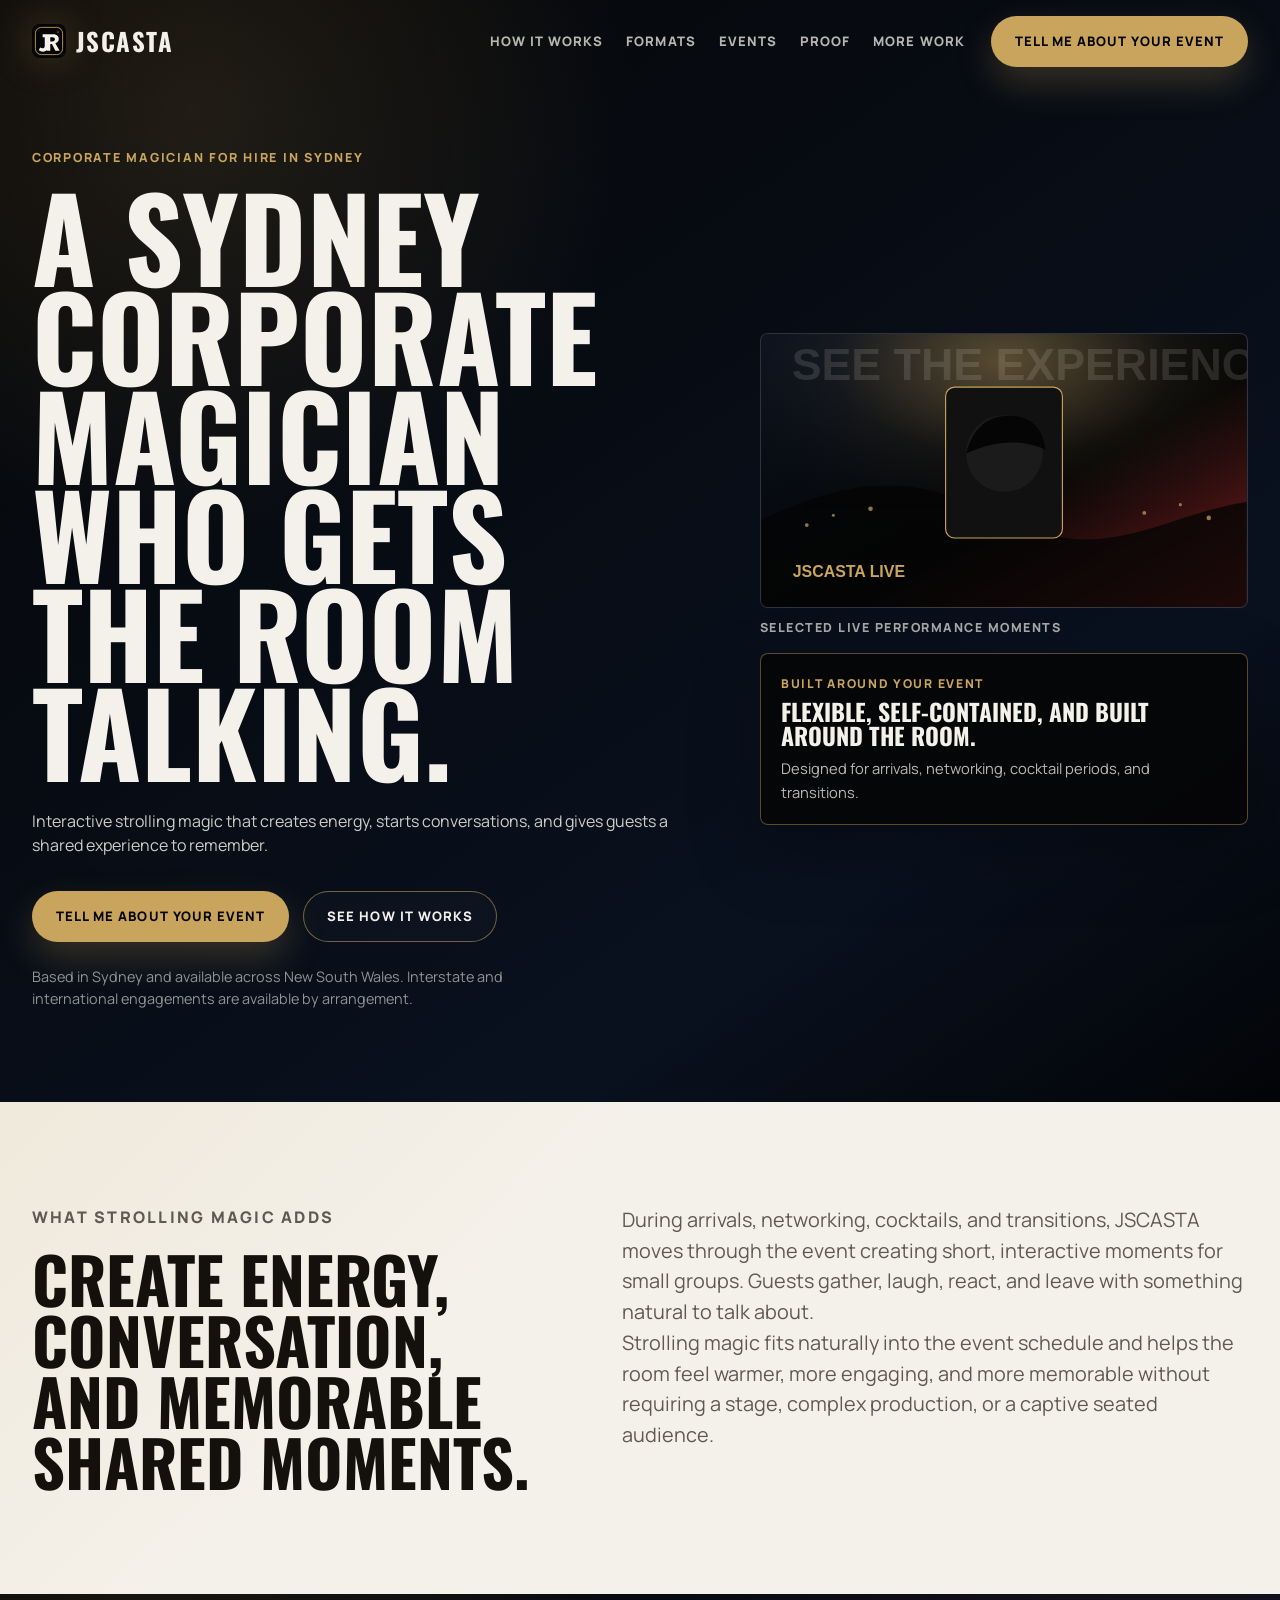
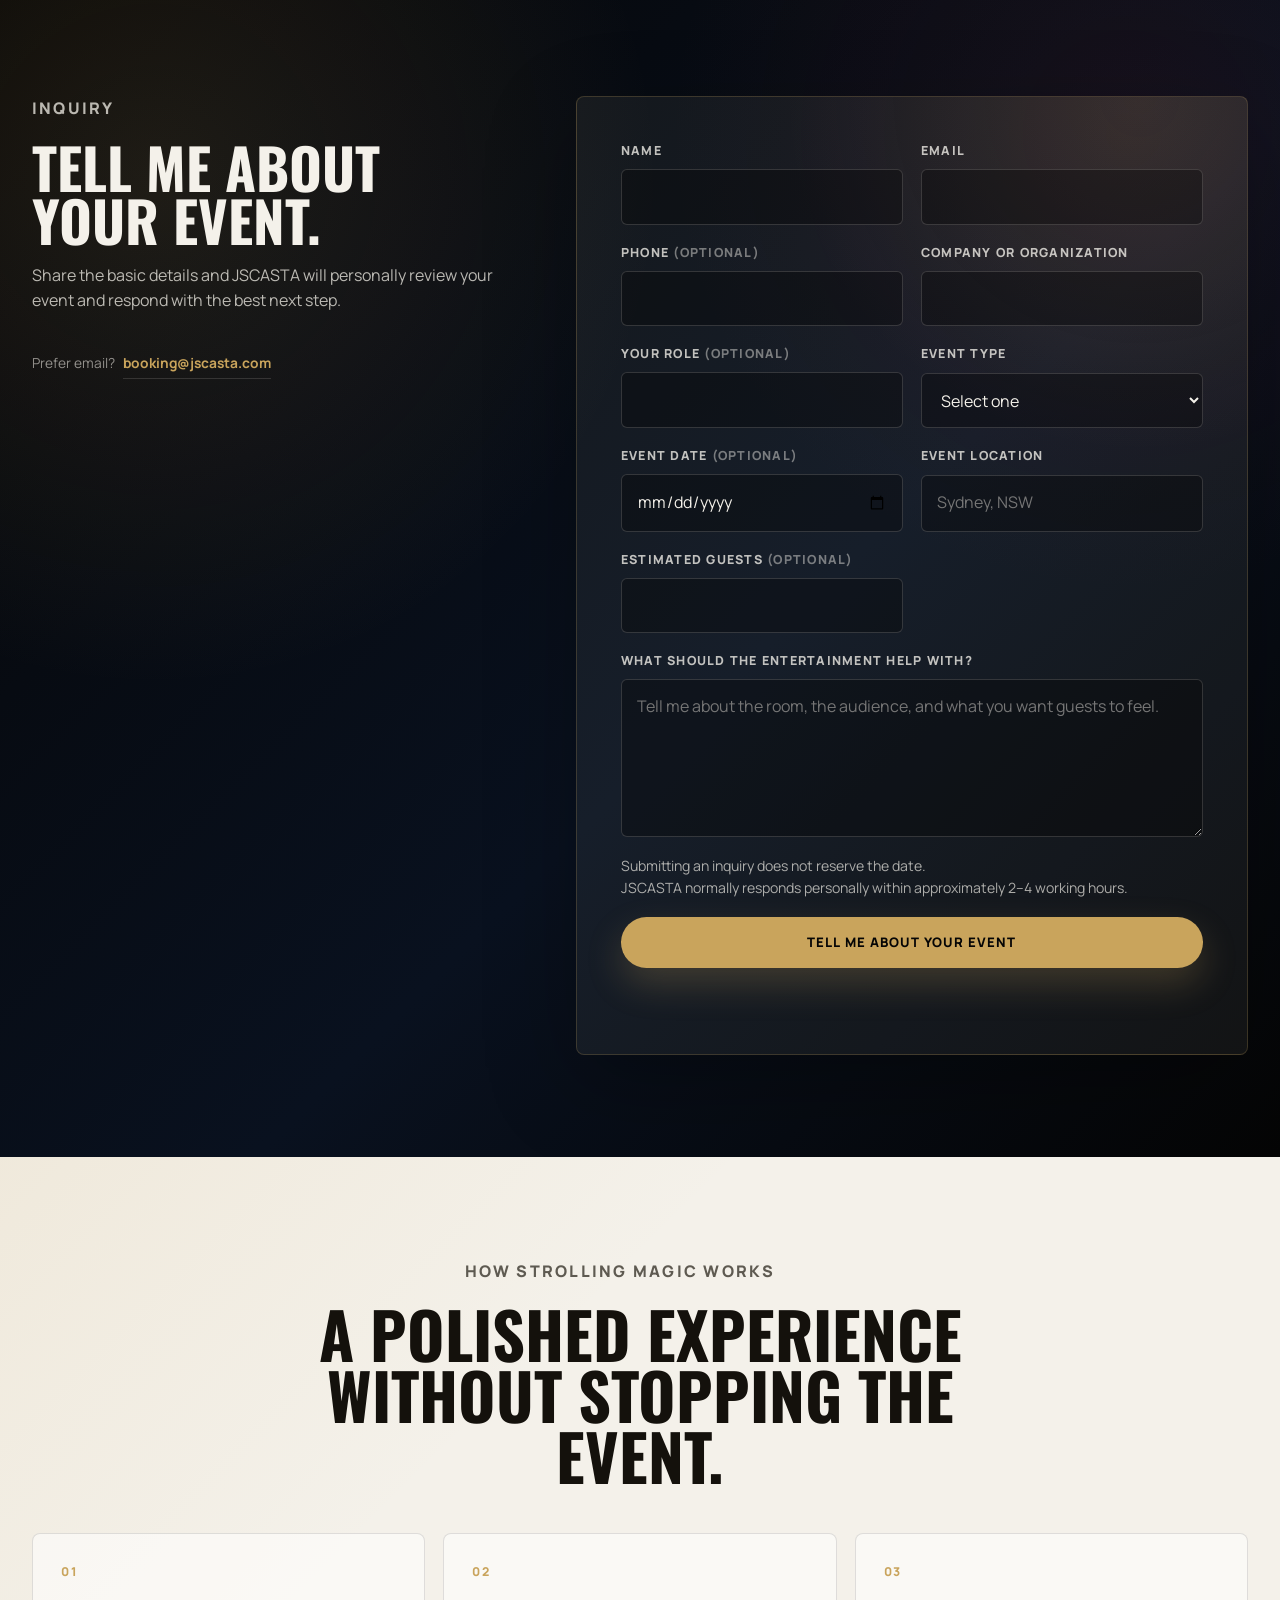
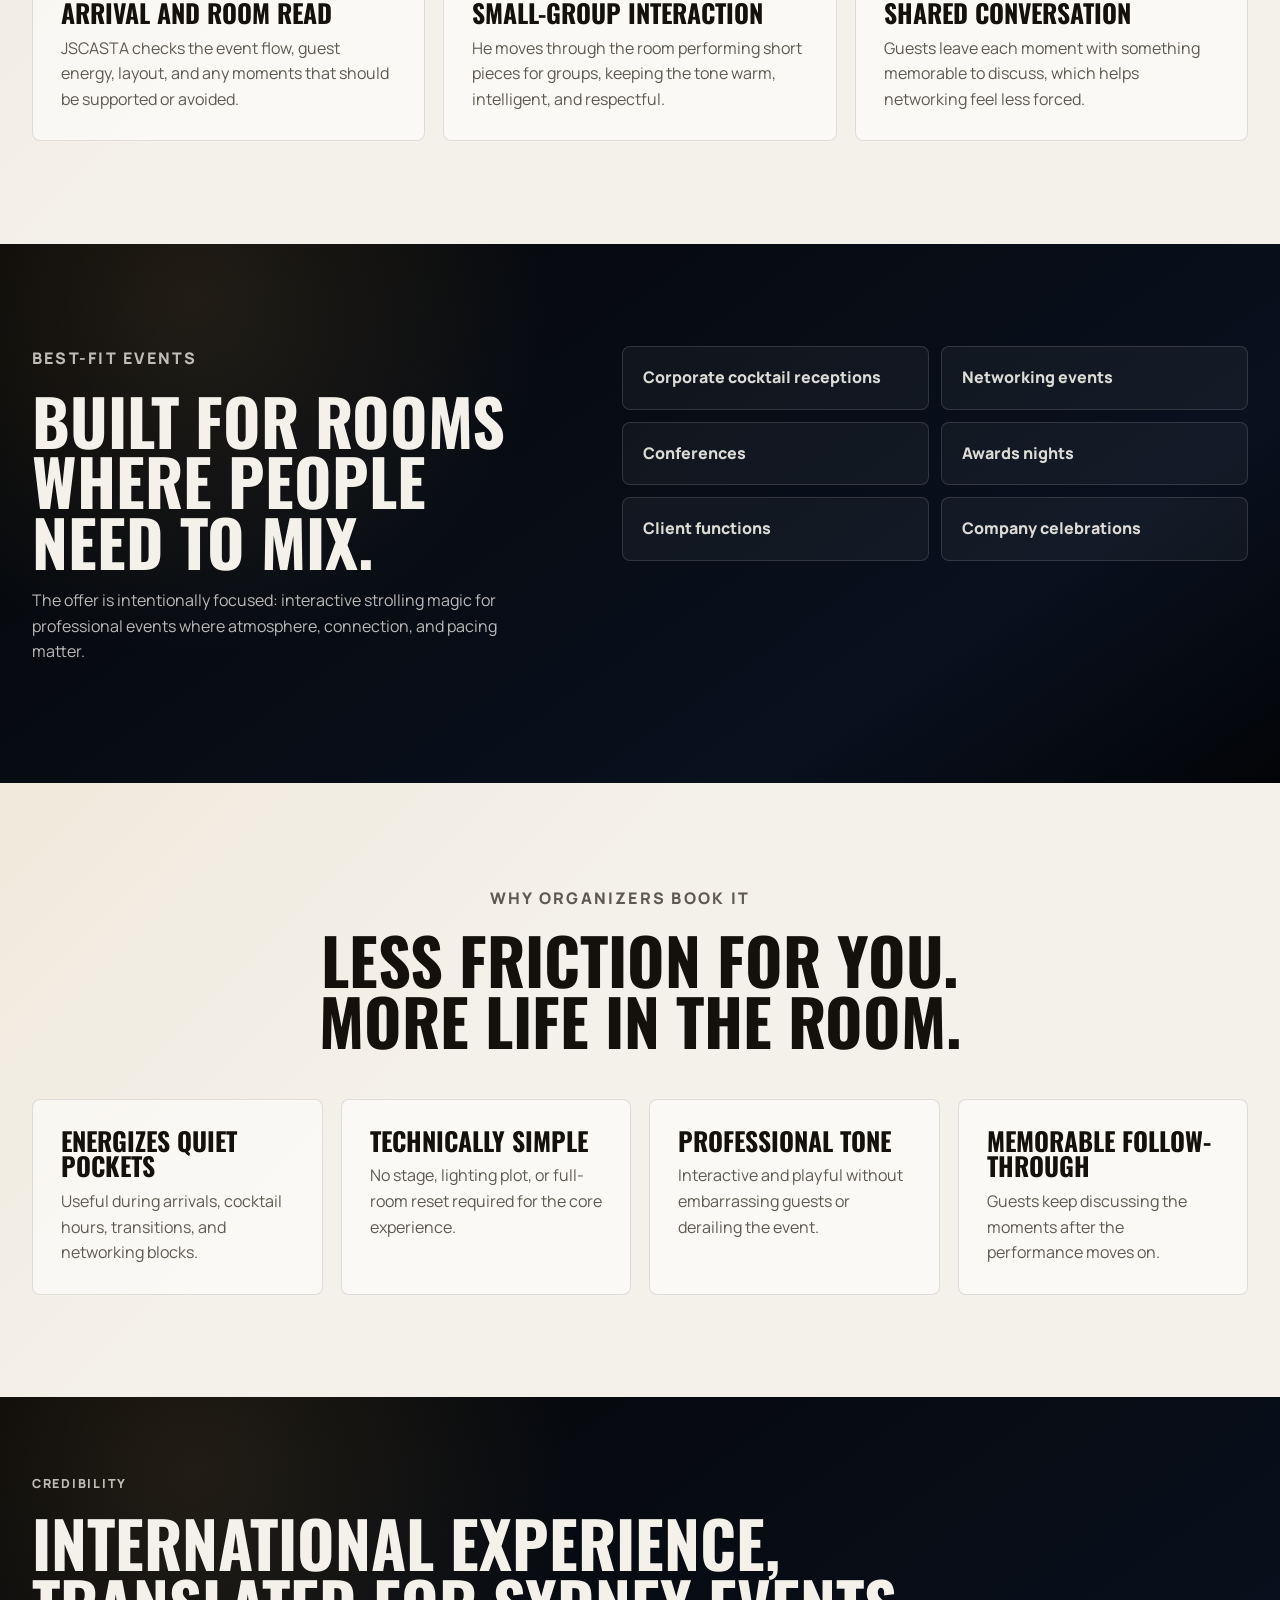
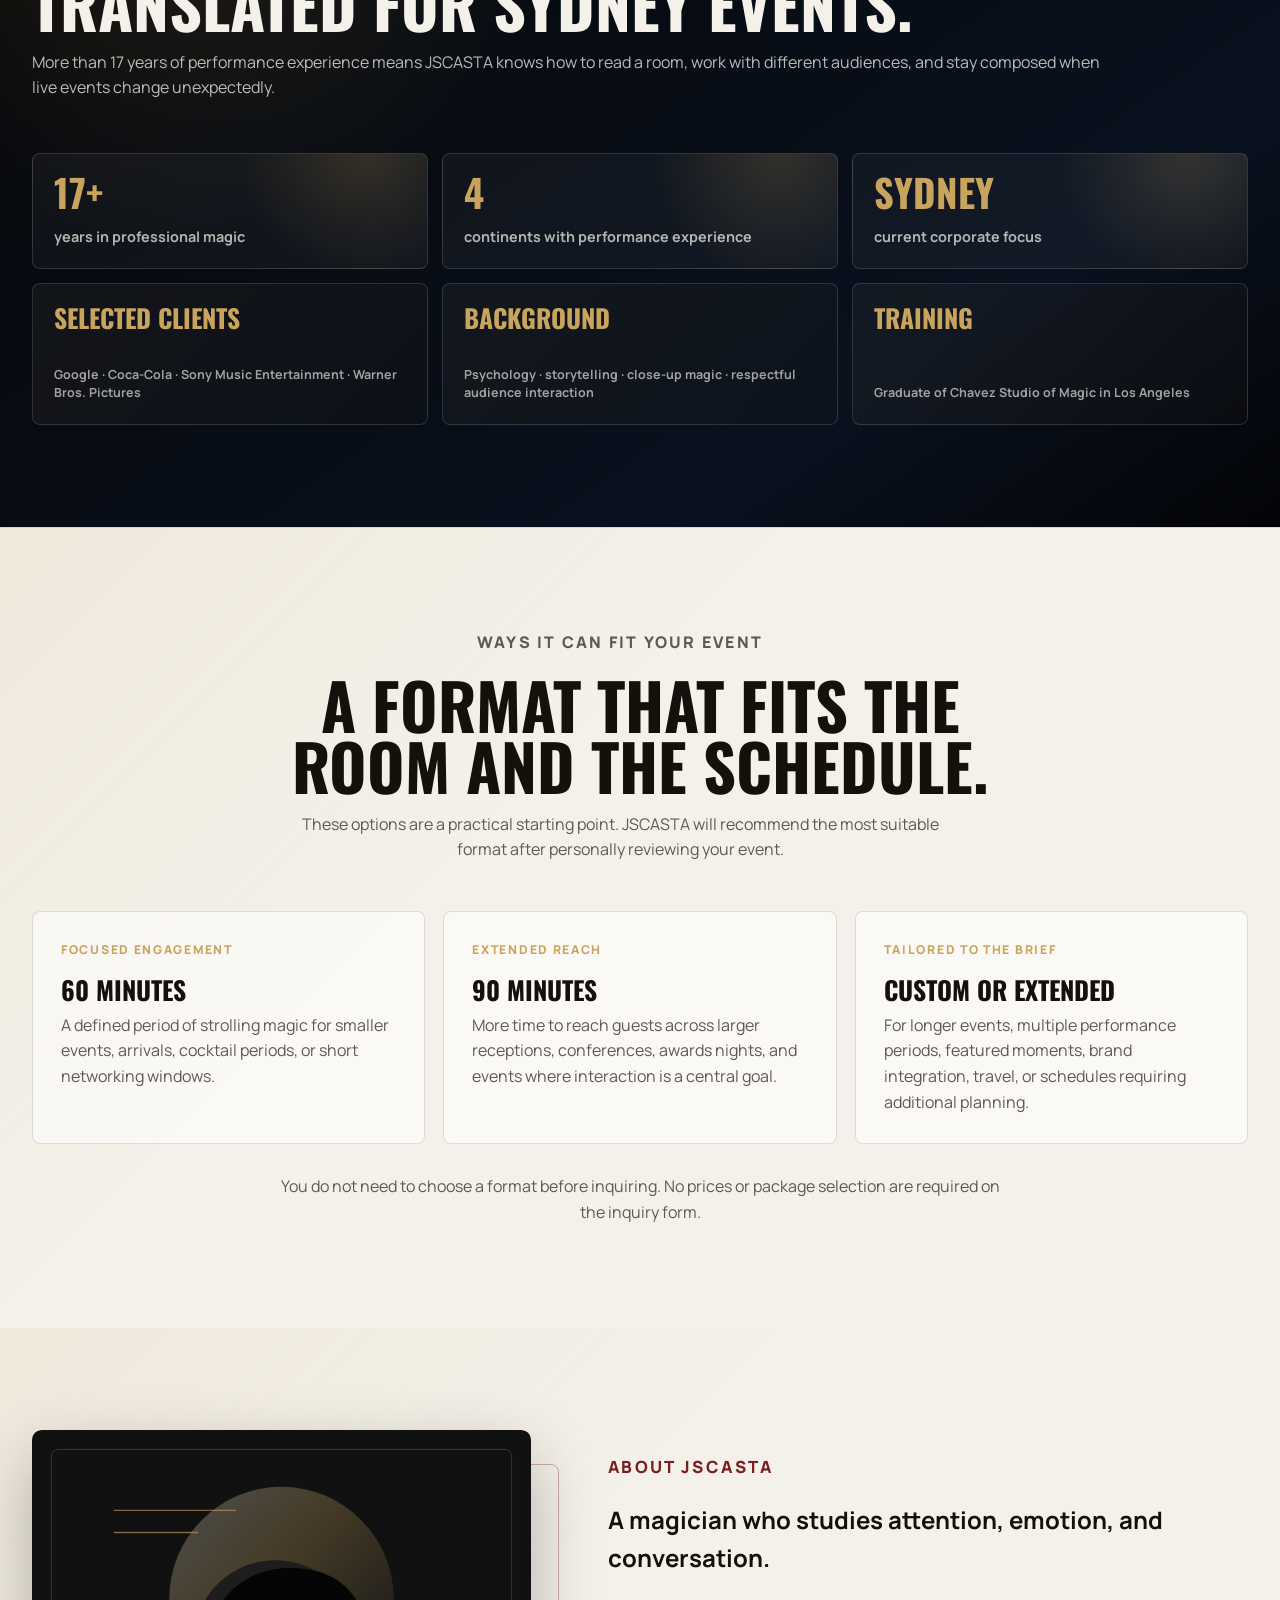
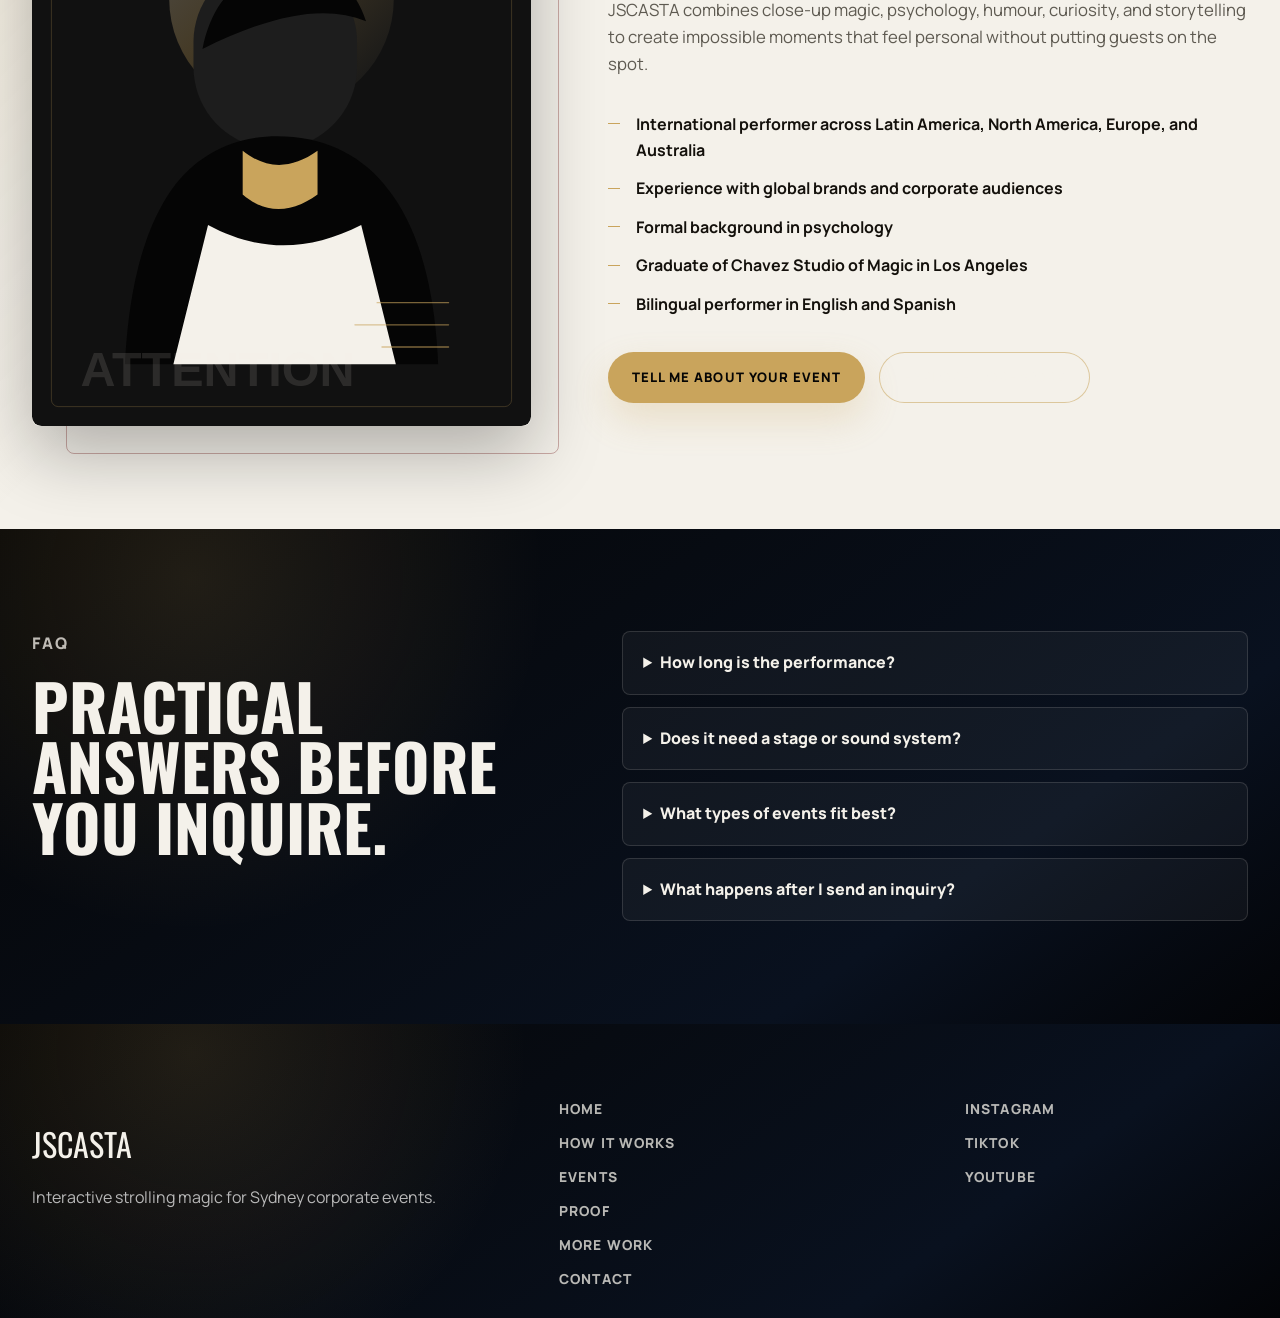
==== commit 98138f64: "Refocus homepage on Sydney corporate strolling magic" ====
--- a/index.html
+++ b/index.html
@@ -3,16 +3,16 @@
   <head>
     <meta charset="utf-8" />
     <meta name="viewport" content="width=device-width, initial-scale=1" />
-    <title>Corporate Magician Sydney | JSCASTA Roving Magic</title>
+    <title>Corporate Magician Sydney | JSCASTA Strolling Magic</title>
     <meta
       name="description"
-      content="Interactive roving magic for Sydney corporate events, networking nights, conferences, awards, client functions, and company celebrations."
+      content="Hire a Sydney corporate magician for interactive strolling magic at corporate events, networking nights, conferences, awards, client functions, and company celebrations."
     />
     <link rel="canonical" href="https://www.jscasta.com/" />
     <meta property="og:title" content="Corporate Magician Sydney | JSCASTA" />
     <meta
       property="og:description"
-      content="Roving close-up magic that helps Sydney corporate guests connect, start conversations, and remember the event."
+      content="Interactive strolling magic from a Sydney corporate magician who creates energy, conversation, and memorable shared moments."
     />
     <meta property="og:type" content="website" />
     <meta property="og:url" content="https://www.jscasta.com/" />
@@ -23,8 +23,6 @@
       href="https://fonts.googleapis.com/css2?family=Manrope:wght@400;500;600;700;800&family=Oswald:wght@500;600;700&display=swap"
       rel="stylesheet"
     />
-    <link rel="alternate" hreflang="en" href="index.html" />
-    <link rel="alternate" hreflang="es" href="index-es.html" />
     <link rel="stylesheet" href="styles.css?v=20260720-corporate" />
   </head>
   <body>
@@ -52,15 +50,15 @@
         <div class="nav-panel" data-menu-panel>
           <ul class="nav-links">
             <li><a href="#how-it-works">How it works</a></li>
+            <li><a href="#engagements">Formats</a></li>
             <li><a href="#events">Events</a></li>
             <li><a href="#credibility">Proof</a></li>
-            <li><a href="#faq">FAQ</a></li>
             <li><a href="experiences.html">More work</a></li>
           </ul>
           <a class="button button-primary nav-cta" href="#contact">Tell me about your event</a>
-          <div class="language-switcher" aria-label="Language selector">
-            <a class="is-active" href="index.html" hreflang="en" aria-current="page">EN</a>
-            <a href="index-es.html" hreflang="es">ES</a>
+          <div class="language-switcher" aria-label="Language selector" hidden>
+            <a class="is-active" href="index.html" aria-current="page">EN</a>
+            <a href="index-es.html">ES</a>
           </div>
         </div>
       </nav>
@@ -70,34 +68,37 @@
       <section class="corporate-hero section-dark" id="home" aria-labelledby="hero-title">
         <div class="container corporate-hero-grid">
           <div class="corporate-hero-copy reveal">
-            <p class="eyebrow">Corporate roving magic in Sydney</p>
-            <h1 id="hero-title">Make the room easier to connect.</h1>
+            <p class="eyebrow">Corporate magician for hire in Sydney</p>
+            <h1 id="hero-title">A Sydney corporate magician who gets the room talking.</h1>
             <p class="hero-subhead">
-              JSCASTA performs interactive close-up magic for corporate receptions,
-              networking events, conferences, awards nights, client functions, and company
-              celebrations across Sydney.
+              Interactive strolling magic that creates energy, starts conversations, and
+              gives guests a shared experience to remember.
             </p>
             <div class="corporate-cta-row" aria-label="Primary actions">
               <a class="button button-primary" href="#contact">Tell me about your event</a>
               <a class="button button-secondary" href="#how-it-works">See how it works</a>
             </div>
             <p class="cred-line">
-              17+ years performing internationally. Psychology background. Trusted by global
-              brands and live audiences.
+              Based in Sydney and available across New South Wales. Interstate and
+              international engagements are available by arrangement.
             </p>
           </div>
 
           <div class="corporate-hero-visual reveal">
-            <img
-              class="hero-image"
-              src="assets/images/hero-performance.svg"
-              alt="Illustration of JSCASTA performing for an audience"
-              fetchpriority="high"
-            />
+            <figure class="corporate-media-placeholder" data-media-slot>
+              <div class="corporate-media-frame">
+                <img
+                  src="assets/images/video-thumbnail.svg"
+                  alt="Editorial illustration representing a live JSCASTA performance"
+                  fetchpriority="high"
+                />
+              </div>
+              <figcaption>Selected live performance moments</figcaption>
+            </figure>
             <div class="corporate-note-card">
-              <span>Best fit</span>
-              <strong>60-90 min roving sets</strong>
-              <p>Flexible, low-tech entertainment that moves through the room.</p>
+              <span>Built around your event</span>
+              <strong>Flexible, self-contained, and built around the room.</strong>
+              <p>Designed for arrivals, networking, cocktail periods, and transitions.</p>
             </div>
           </div>
         </div>
@@ -106,231 +107,20 @@
       <section class="corporate-outcome section-light" aria-labelledby="outcome-title">
         <div class="container outcome-grid">
           <div class="section-intro reveal">
-            <p class="eyebrow dark">The client outcome</p>
-            <h2 id="outcome-title">Guests stop waiting for the event to get interesting.</h2>
+            <p class="eyebrow dark">What strolling magic adds</p>
+            <h2 id="outcome-title">Create energy, conversation, and memorable shared moments.</h2>
           </div>
           <div class="outcome-copy reveal">
             <p>
-              Roving magic gives people a shared moment quickly. Small groups gather,
-              laugh, react, and have something to talk about after JSCASTA moves on.
-              For the organizer, it fills awkward networking gaps without needing a stage,
-              complex production, or a captive seated audience.
-            </p>
-          </div>
-        </div>
-      </section>
-
-      <section class="video-section section-dark" id="showreel" aria-labelledby="video-title">
-        <div class="container video-grid">
-          <div class="section-intro reveal">
-            <p class="eyebrow">Video proof</p>
-            <h2 id="video-title">Showreel coming next</h2>
-            <p>
-              This section is ready for a corporate showreel or short audience-reaction clip.
-              For now, it is clearly marked as a missing launch asset instead of pretending
-              a reel is already connected.
-            </p>
-            <div class="button-row">
-              <a class="button button-primary" href="#contact">Tell me about your event</a>
-            </div>
-          </div>
-
-          <button class="video-frame reveal" type="button" data-video-button aria-label="Open video placeholder">
-            <img
-              src="assets/images/video-thumbnail.svg"
-              alt="Video placeholder artwork for JSCASTA's future corporate showreel"
-              loading="lazy"
-            />
-            <span class="play-button" aria-hidden="true"></span>
-          </button>
-        </div>
-      </section>
-
-      <section class="corporate-process section-light" id="how-it-works" aria-labelledby="process-title">
-        <div class="container">
-          <div class="section-intro center reveal">
-            <p class="eyebrow dark">How roving magic works</p>
-            <h2 id="process-title">A polished experience without stopping the event.</h2>
-          </div>
-
-          <div class="process-grid">
-            <article class="process-card reveal">
-              <span>01</span>
-              <h3>Arrival and room read</h3>
-              <p>
-                JSCASTA checks the event flow, guest energy, layout, and any moments that
-                should be supported or avoided.
-              </p>
-            </article>
-            <article class="process-card reveal">
-              <span>02</span>
-              <h3>Small-group interaction</h3>
-              <p>
-                He moves through the room performing short pieces for groups, keeping the
-                tone warm, intelligent, and respectful.
-              </p>
-            </article>
-            <article class="process-card reveal">
-              <span>03</span>
-              <h3>Shared conversation</h3>
-              <p>
-                Guests leave each moment with something memorable to discuss, which helps
-                networking feel less forced.
-              </p>
-            </article>
-          </div>
-        </div>
-      </section>
-
-      <section class="corporate-events section-dark" id="events" aria-labelledby="events-title">
-        <div class="container corporate-two-column">
-          <div class="section-intro reveal">
-            <p class="eyebrow">Best-fit events</p>
-            <h2 id="events-title">Built for rooms where people need to mix.</h2>
-            <p>
-              The offer is intentionally focused: interactive roving magic for professional
-              events where atmosphere, connection, and pacing matter.
-            </p>
-          </div>
-          <div class="event-list reveal" aria-label="Suitable event types">
-            <span>Corporate cocktail receptions</span>
-            <span>Networking events</span>
-            <span>Conferences</span>
-            <span>Awards nights</span>
-            <span>Client functions</span>
-            <span>Company celebrations</span>
-          </div>
-        </div>
-      </section>
-
-      <section class="corporate-benefits section-light" aria-labelledby="benefits-title">
-        <div class="container">
-          <div class="section-intro center reveal">
-            <p class="eyebrow dark">Why organizers book it</p>
-            <h2 id="benefits-title">Less friction for you. More life in the room.</h2>
-          </div>
-          <div class="benefit-grid">
-            <article class="benefit-card reveal">
-              <h3>Energizes quiet pockets</h3>
-              <p>Useful during arrivals, cocktail hours, transitions, and networking blocks.</p>
-            </article>
-            <article class="benefit-card reveal">
-              <h3>Technically simple</h3>
-              <p>No stage, lighting plot, or full-room reset required for the core experience.</p>
-            </article>
-            <article class="benefit-card reveal">
-              <h3>Professional tone</h3>
-              <p>Interactive and playful without embarrassing guests or derailing the event.</p>
-            </article>
-            <article class="benefit-card reveal">
-              <h3>Memorable follow-through</h3>
-              <p>Guests keep discussing the moments after the performance moves on.</p>
-            </article>
-          </div>
-        </div>
-      </section>
-
-      <section class="media-proof proof-merged section-dark" id="credibility" aria-labelledby="credibility-title">
-        <div class="container proof-stack">
-          <div class="proof-copy reveal">
-            <p class="eyebrow">Credibility</p>
-            <h2 id="credibility-title">International experience, translated for Sydney events.</h2>
-            <p>
-              JSCASTA's past work is not the whole pitch. It is supporting evidence that he
-              can handle real audiences, professional environments, and high-pressure moments.
-            </p>
-          </div>
-
-          <div class="proof-stats" aria-label="JSCASTA credibility highlights">
-            <div class="proof-number-grid">
-              <article class="stat-card stat-card-number reveal">
-                <strong class="stat-number">17+</strong>
-                <span>years in professional magic</span>
-              </article>
-              <article class="stat-card stat-card-number reveal">
-                <strong class="stat-number">4</strong>
-                <span>continents with performance experience</span>
-              </article>
-              <article class="stat-card stat-card-number reveal">
-                <strong class="stat-number">Sydney</strong>
-                <span>current corporate focus</span>
-              </article>
-            </div>
-            <div class="proof-credibility-grid">
-              <article class="stat-card stat-card-credibility reveal">
-                <strong class="stat-number stat-number--phrase">Selected Clients</strong>
-                <span>Google &middot; Coca-Cola &middot; Sony Music Entertainment &middot; Warner Bros. Pictures</span>
-              </article>
-              <article class="stat-card stat-card-credibility reveal">
-                <strong class="stat-number stat-number--phrase">Background</strong>
-                <span>Psychology &middot; storytelling &middot; close-up magic &middot; respectful audience interaction</span>
-              </article>
-              <article class="stat-card stat-card-credibility reveal">
-                <strong class="stat-number stat-number--phrase">Training</strong>
-                <span>Graduate of Chavez Studio of Magic in Los Angeles</span>
-              </article>
-            </div>
-          </div>
-        </div>
-      </section>
-
-      <section class="about section-light" id="about" aria-labelledby="about-title">
-        <div class="container about-grid">
-          <div class="portrait-frame reveal">
-            <img
-              src="assets/images/about-portrait.svg"
-              alt="Editorial portrait artwork of JSCASTA"
-              loading="lazy"
-            />
-          </div>
-
-          <div class="about-copy reveal">
-            <p class="eyebrow dark">About JSCASTA</p>
-            <h2 id="about-title">A magician who studies attention, emotion, and conversation.</h2>
-            <p>
-              JSCASTA combines close-up magic, psychology, humour, curiosity, and storytelling
-              to create impossible moments that feel personal without putting guests on the spot.
-            </p>
-
-            <ul class="credential-list">
-              <li>International performer across Latin America, North America, Europe, and Australia</li>
-              <li>Experience with global brands and corporate audiences</li>
-              <li>Formal background in psychology</li>
-              <li>Graduate of Chavez Studio of Magic in Los Angeles</li>
-              <li>Bilingual performer in English and Spanish</li>
-            </ul>
-
-            <div class="button-row">
-              <a class="button button-primary" href="#contact">Tell me about your event</a>
-              <a class="button button-secondary" href="experiences.html">Explore more work</a>
-            </div>
-          </div>
-        </div>
-      </section>
-
-      <section class="corporate-faq section-dark" id="faq" aria-labelledby="faq-title">
-        <div class="container corporate-two-column">
-          <div class="section-intro reveal">
-            <p class="eyebrow">FAQ</p>
-            <h2 id="faq-title">Practical answers before you inquire.</h2>
-          </div>
-          <div class="faq-list reveal">
-            <details>
-              <summary>How long is the performance?</summary>
-              <p>The current corporate roving offer is usually 60 to 90 minutes.</p>
-            </details>
-            <details>
-              <summary>Does it need a stage or sound system?</summary>
-              <p>No. The core roving format is designed to move through the room with minimal technical setup.</p>
-            </details>
-            <details>
-              <summary>What types of events fit best?</summary>
-              <p>Cocktail receptions, networking events, conferences, awards nights, client functions, and company celebrations.</p>
-            </details>
-            <details>
-              <summary>What happens after I send an inquiry?</summary>
-              <p>JSCASTA reviews the event details and follows up personally with the best next step.</p>
-            </details>
+              During arrivals, networking, cocktails, and transitions, JSCASTA moves through
+              the event creating short, interactive moments for small groups. Guests gather,
+              laugh, react, and leave with something natural to talk about.
+            </p>
+            <p>
+              Strolling magic fits naturally into the event schedule and helps the room feel
+              warmer, more engaging, and more memorable without requiring a stage, complex
+              production, or a captive seated audience.
+            </p>
           </div>
         </div>
       </section>
@@ -341,25 +131,23 @@
             <p class="eyebrow">Inquiry</p>
             <h2 id="contact-title">Tell me about your event.</h2>
             <p>
-              Share the basic details and JSCASTA will respond personally. This first version
-              opens your email app with the inquiry details so the form works while a CRM
-              connection is prepared.
+              Share the basic details and JSCASTA will personally review your event and
+              respond with the best next step.
             </p>
             <div class="contact-links">
+              <span>Prefer email?</span>
               <a href="mailto:booking@jscasta.com">booking@jscasta.com</a>
-              <a href="https://www.instagram.com/jscasta/" target="_blank" rel="noreferrer">Instagram</a>
-              <a href="https://www.youtube.com/@jscasta" target="_blank" rel="noreferrer">YouTube</a>
-              <a href="https://www.tiktok.com/@jscasta" target="_blank" rel="noreferrer">TikTok</a>
-            </div>
-          </div>
-
+            </div>
+          </div>
+
+          <!-- Not approved for production: mailto submission remains temporary until a real endpoint is connected. -->
           <form
             class="contact-form reveal"
             action="mailto:booking@jscasta.com"
             method="post"
             data-recipient="booking@jscasta.com"
             data-subject="Sydney corporate event inquiry"
-            data-success-message="Your email app should now open with the inquiry details. If it does not, email booking@jscasta.com directly."
+            data-success-message="Please complete the message that opens to send your inquiry."
             data-error-message="Please complete the required fields before sending your inquiry."
           >
             <label>
@@ -371,24 +159,16 @@
               <input type="email" name="email" autocomplete="email" required />
             </label>
             <label>
-              <span>Phone</span>
+              <span>Phone <small>(optional)</small></span>
               <input type="tel" name="phone" autocomplete="tel" />
             </label>
             <label>
-              <span>Company</span>
-              <input type="text" name="company" autocomplete="organization" />
-            </label>
-            <label>
-              <span>Your role</span>
-              <select name="role">
-                <option value="">Select one</option>
-                <option>Event planner / producer</option>
-                <option>Executive assistant</option>
-                <option>Marketing manager</option>
-                <option>People and Culture</option>
-                <option>Venue / hotel coordinator</option>
-                <option>Other</option>
-              </select>
+              <span>Company or organization</span>
+              <input type="text" name="company" autocomplete="organization" required />
+            </label>
+            <label>
+              <span>Your role <small>(optional)</small></span>
+              <input type="text" name="role" autocomplete="organization-title" />
             </label>
             <label>
               <span>Event type</span>
@@ -404,25 +184,22 @@
               </select>
             </label>
             <label>
-              <span>Event date</span>
+              <span>Event date <small>(optional)</small></span>
               <input type="date" name="date" />
             </label>
             <label>
-              <span>Location</span>
-              <input type="text" name="location" autocomplete="address-level2" placeholder="Sydney, NSW" />
-            </label>
-            <label>
-              <span>Estimated guests</span>
+              <span>Event location</span>
+              <input
+                type="text"
+                name="location"
+                autocomplete="address-level2"
+                placeholder="Sydney, NSW"
+                required
+              />
+            </label>
+            <label>
+              <span>Estimated guests <small>(optional)</small></span>
               <input type="number" name="guests" min="1" inputmode="numeric" />
-            </label>
-            <label>
-              <span>Performance timing</span>
-              <select name="timing">
-                <option value="">Select one</option>
-                <option>60 minutes</option>
-                <option>90 minutes</option>
-                <option>Not sure yet</option>
-              </select>
             </label>
             <label class="full">
               <span>What should the entertainment help with?</span>
@@ -433,37 +210,258 @@
                 placeholder="Tell me about the room, the audience, and what you want guests to feel."
               ></textarea>
             </label>
+            <p class="inquiry-expectations full">
+              Submitting an inquiry does not reserve the date.<br />
+              JSCASTA normally responds personally within approximately 2&ndash;4 working hours.
+            </p>
             <button class="button button-primary full" type="submit">Tell me about your event</button>
             <p class="form-note" data-form-note aria-live="polite"></p>
           </form>
         </div>
       </section>
+
+      <section class="corporate-process section-light" id="how-it-works" aria-labelledby="process-title">
+        <div class="container">
+          <div class="section-intro center reveal">
+            <p class="eyebrow dark">How strolling magic works</p>
+            <h2 id="process-title">A polished experience without stopping the event.</h2>
+          </div>
+
+          <div class="process-grid">
+            <article class="process-card reveal">
+              <span>01</span>
+              <h3>Arrival and room read</h3>
+              <p>
+                JSCASTA checks the event flow, guest energy, layout, and any moments that
+                should be supported or avoided.
+              </p>
+            </article>
+            <article class="process-card reveal">
+              <span>02</span>
+              <h3>Small-group interaction</h3>
+              <p>
+                He moves through the room performing short pieces for groups, keeping the
+                tone warm, intelligent, and respectful.
+              </p>
+            </article>
+            <article class="process-card reveal">
+              <span>03</span>
+              <h3>Shared conversation</h3>
+              <p>
+                Guests leave each moment with something memorable to discuss, which helps
+                networking feel less forced.
+              </p>
+            </article>
+          </div>
+        </div>
+      </section>
+
+      <section class="corporate-events section-dark" id="events" aria-labelledby="events-title">
+        <div class="container corporate-two-column">
+          <div class="section-intro reveal">
+            <p class="eyebrow">Best-fit events</p>
+            <h2 id="events-title">Built for rooms where people need to mix.</h2>
+            <p>
+              The offer is intentionally focused: interactive strolling magic for professional
+              events where atmosphere, connection, and pacing matter.
+            </p>
+          </div>
+          <div class="event-list reveal" aria-label="Suitable event types">
+            <span>Corporate cocktail receptions</span>
+            <span>Networking events</span>
+            <span>Conferences</span>
+            <span>Awards nights</span>
+            <span>Client functions</span>
+            <span>Company celebrations</span>
+          </div>
+        </div>
+      </section>
+
+      <section class="corporate-benefits section-light" aria-labelledby="benefits-title">
+        <div class="container">
+          <div class="section-intro center reveal">
+            <p class="eyebrow dark">Why organizers book it</p>
+            <h2 id="benefits-title">Less friction for you. More life in the room.</h2>
+          </div>
+          <div class="benefit-grid">
+            <article class="benefit-card reveal">
+              <h3>Energizes quiet pockets</h3>
+              <p>Useful during arrivals, cocktail hours, transitions, and networking blocks.</p>
+            </article>
+            <article class="benefit-card reveal">
+              <h3>Technically simple</h3>
+              <p>No stage, lighting plot, or full-room reset required for the core experience.</p>
+            </article>
+            <article class="benefit-card reveal">
+              <h3>Professional tone</h3>
+              <p>Interactive and playful without embarrassing guests or derailing the event.</p>
+            </article>
+            <article class="benefit-card reveal">
+              <h3>Memorable follow-through</h3>
+              <p>Guests keep discussing the moments after the performance moves on.</p>
+            </article>
+          </div>
+        </div>
+      </section>
+
+      <section class="media-proof proof-merged section-dark" id="credibility" aria-labelledby="credibility-title">
+        <div class="container proof-stack">
+          <div class="proof-copy reveal">
+            <p class="eyebrow">Credibility</p>
+            <h2 id="credibility-title">International experience, translated for Sydney events.</h2>
+            <p>
+              More than 17 years of performance experience means JSCASTA knows how to read a
+              room, work with different audiences, and stay composed when live events change
+              unexpectedly.
+            </p>
+          </div>
+
+          <div class="proof-stats" aria-label="JSCASTA credibility highlights">
+            <div class="proof-number-grid">
+              <article class="stat-card stat-card-number reveal">
+                <strong class="stat-number">17+</strong>
+                <span>years in professional magic</span>
+              </article>
+              <article class="stat-card stat-card-number reveal">
+                <strong class="stat-number">4</strong>
+                <span>continents with performance experience</span>
+              </article>
+              <article class="stat-card stat-card-number reveal">
+                <strong class="stat-number">Sydney</strong>
+                <span>current corporate focus</span>
+              </article>
+            </div>
+            <div class="proof-credibility-grid">
+              <article class="stat-card stat-card-credibility reveal">
+                <strong class="stat-number stat-number--phrase">Selected Clients</strong>
+                <span>Google &middot; Coca-Cola &middot; Sony Music Entertainment &middot; Warner Bros. Pictures</span>
+              </article>
+              <article class="stat-card stat-card-credibility reveal">
+                <strong class="stat-number stat-number--phrase">Background</strong>
+                <span>Psychology &middot; storytelling &middot; close-up magic &middot; respectful audience interaction</span>
+              </article>
+              <article class="stat-card stat-card-credibility reveal">
+                <strong class="stat-number stat-number--phrase">Training</strong>
+                <span>Graduate of Chavez Studio of Magic in Los Angeles</span>
+              </article>
+            </div>
+          </div>
+        </div>
+      </section>
+
+      <section class="corporate-engagements section-light" id="engagements" aria-labelledby="engagements-title">
+        <div class="container">
+          <div class="section-intro center reveal">
+            <p class="eyebrow dark">Ways it can fit your event</p>
+            <h2 id="engagements-title">A format that fits the room and the schedule.</h2>
+            <p>
+              These options are a practical starting point. JSCASTA will recommend the most
+              suitable format after personally reviewing your event.
+            </p>
+          </div>
+
+          <div class="process-grid">
+            <article class="process-card reveal">
+              <span>Focused engagement</span>
+              <h3>60 minutes</h3>
+              <p>
+                A defined period of strolling magic for smaller events, arrivals, cocktail
+                periods, or short networking windows.
+              </p>
+            </article>
+            <article class="process-card reveal">
+              <span>Extended reach</span>
+              <h3>90 minutes</h3>
+              <p>
+                More time to reach guests across larger receptions, conferences, awards
+                nights, and events where interaction is a central goal.
+              </p>
+            </article>
+            <article class="process-card reveal">
+              <span>Tailored to the brief</span>
+              <h3>Custom or extended</h3>
+              <p>
+                For longer events, multiple performance periods, featured moments, brand
+                integration, travel, or schedules requiring additional planning.
+              </p>
+            </article>
+          </div>
+
+          <p class="engagement-note reveal">
+            You do not need to choose a format before inquiring. No prices or package selection
+            are required on the inquiry form.
+          </p>
+        </div>
+      </section>
+
+      <section class="about section-light" id="about" aria-labelledby="about-title">
+        <div class="container about-grid">
+          <div class="portrait-frame reveal">
+            <img
+              src="assets/images/about-portrait.svg"
+              alt="Editorial portrait artwork of JSCASTA"
+              loading="lazy"
+            />
+          </div>
+
+          <div class="about-copy reveal">
+            <p class="eyebrow dark">About JSCASTA</p>
+            <h2 id="about-title">A magician who studies attention, emotion, and conversation.</h2>
+            <p>
+              JSCASTA combines close-up magic, psychology, humour, curiosity, and storytelling
+              to create impossible moments that feel personal without putting guests on the spot.
+            </p>
+
+            <ul class="credential-list">
+              <li>International performer across Latin America, North America, Europe, and Australia</li>
+              <li>Experience with global brands and corporate audiences</li>
+              <li>Formal background in psychology</li>
+              <li>Graduate of Chavez Studio of Magic in Los Angeles</li>
+              <li>Bilingual performer in English and Spanish</li>
+            </ul>
+
+            <div class="button-row">
+              <a class="button button-primary" href="#contact">Tell me about your event</a>
+              <a class="button button-secondary" href="experiences.html">Explore more work</a>
+            </div>
+          </div>
+        </div>
+      </section>
+
+      <section class="corporate-faq section-dark" id="faq" aria-labelledby="faq-title">
+        <div class="container corporate-two-column">
+          <div class="section-intro reveal">
+            <p class="eyebrow">FAQ</p>
+            <h2 id="faq-title">Practical answers before you inquire.</h2>
+          </div>
+          <div class="faq-list reveal">
+            <details>
+              <summary>How long is the performance?</summary>
+              <p>The current corporate strolling-magic offer is usually 60 to 90 minutes.</p>
+            </details>
+            <details>
+              <summary>Does it need a stage or sound system?</summary>
+              <p>No. The core strolling format is designed to move through the room with minimal technical setup.</p>
+            </details>
+            <details>
+              <summary>What types of events fit best?</summary>
+              <p>Cocktail receptions, networking events, conferences, awards nights, client functions, and company celebrations.</p>
+            </details>
+            <details>
+              <summary>What happens after I send an inquiry?</summary>
+              <p>JSCASTA reviews the event details and follows up personally with the best next step.</p>
+            </details>
+          </div>
+        </div>
+      </section>
+
     </main>
-
-    <div
-      class="video-modal"
-      id="video-modal"
-      role="dialog"
-      aria-modal="true"
-      aria-labelledby="video-modal-title"
-      aria-hidden="true"
-      data-video-modal
-    >
-      <div class="video-modal-backdrop" data-video-close></div>
-      <div class="video-modal-panel" role="document">
-        <button class="video-modal-close" type="button" aria-label="Close video" data-video-close>Close</button>
-        <div class="video-modal-frame">
-          <h2 id="video-modal-title">Corporate showreel needed</h2>
-          <p>Add a real corporate showreel or audience-reaction clip here before launch.</p>
-        </div>
-      </div>
-    </div>
 
     <footer class="site-footer section-dark">
       <div class="container footer-grid">
         <div>
           <a class="footer-brand" href="#home">JSCASTA</a>
-          <p>Interactive roving magic for Sydney corporate events.</p>
+          <p>Interactive strolling magic for Sydney corporate events.</p>
         </div>
         <nav aria-label="Footer navigation">
           <a href="#home">Home</a>
--- a/styles.css
+++ b/styles.css
@@ -1276,17 +1276,20 @@
 }
 
 .contact-links {
-  display: grid;
-  grid-template-columns: repeat(2, minmax(0, 1fr));
-  gap: 12px;
+  display: flex;
+  flex-wrap: wrap;
+  gap: 8px;
+  align-items: baseline;
   margin-top: 34px;
+  color: rgba(244, 241, 234, 0.56);
+  font-size: 0.86rem;
 }
 
 .contact-links a {
-  padding: 14px 0;
-  border-bottom: 1px solid var(--line-light);
+  padding: 4px 0;
+  border-bottom: 1px solid currentColor;
   color: var(--red);
-  font-weight: 800;
+  font-weight: 700;
 }
 
 .contact-form {
@@ -1313,6 +1316,11 @@
   font-weight: 900;
   letter-spacing: 0.09em;
   text-transform: uppercase;
+}
+
+.contact-form span small {
+  font: inherit;
+  opacity: 0.58;
 }
 
 .tutorial-form input,
@@ -1363,6 +1371,13 @@
 
 .contact-form textarea {
   resize: vertical;
+}
+
+.inquiry-expectations {
+  margin: 0;
+  color: rgba(244, 241, 234, 0.68);
+  font-size: 0.88rem;
+  line-height: 1.55;
 }
 
 .form-note {
@@ -3015,6 +3030,10 @@
   padding: 148px 0 92px;
 }
 
+.language-switcher[hidden] {
+  display: none;
+}
+
 .corporate-hero-grid {
   display: grid;
   grid-template-columns: minmax(0, 1.02fr) minmax(320px, 0.78fr);
@@ -3049,12 +3068,19 @@
 }
 
 .corporate-hero-visual {
+  display: grid;
+  gap: 16px;
+}
+
+.corporate-media-placeholder {
+  width: 100%;
+  margin: 0;
+}
+
+.corporate-media-frame {
   position: relative;
-}
-
-.corporate-hero-visual .hero-image {
-  width: min(100%, 520px);
-  margin-inline: auto;
+  aspect-ratio: 16 / 9;
+  overflow: hidden;
   border: 1px solid var(--line-dark);
   border-radius: 8px;
   background:
@@ -3062,11 +3088,27 @@
     rgba(255, 255, 255, 0.03);
 }
 
+.corporate-media-frame > img,
+.corporate-media-frame > video,
+.corporate-media-frame > button {
+  display: block;
+  width: 100%;
+  height: 100%;
+  border: 0;
+  object-fit: cover;
+}
+
+.corporate-media-placeholder figcaption {
+  margin-top: 10px;
+  color: rgba(244, 241, 234, 0.68);
+  font-size: 0.78rem;
+  font-weight: 800;
+  letter-spacing: 0.12em;
+  text-transform: uppercase;
+}
+
 .corporate-note-card {
-  position: absolute;
-  right: 0;
-  bottom: 28px;
-  width: min(280px, 76%);
+  width: 100%;
   padding: 20px;
   border: 1px solid rgba(201, 164, 92, 0.44);
   border-radius: 8px;
@@ -3115,9 +3157,14 @@
 }
 
 .corporate-process,
+.corporate-engagements,
 .corporate-outcome,
 .corporate-benefits {
   padding: var(--section-pad) 0;
+}
+
+.corporate-engagements {
+  border-top: 1px solid var(--line-light);
 }
 
 .process-grid,
@@ -3159,6 +3206,13 @@
 .benefit-card p {
   margin: 0;
   color: var(--muted-ink);
+}
+
+.engagement-note {
+  max-width: 720px;
+  margin: 30px auto 0;
+  color: var(--muted-ink);
+  text-align: center;
 }
 
 .corporate-events,
@@ -3238,11 +3292,7 @@
   }
 
   .corporate-note-card {
-    position: relative;
-    right: auto;
-    bottom: auto;
     width: 100%;
-    margin-top: 18px;
   }
 
   .corporate-cta-row,
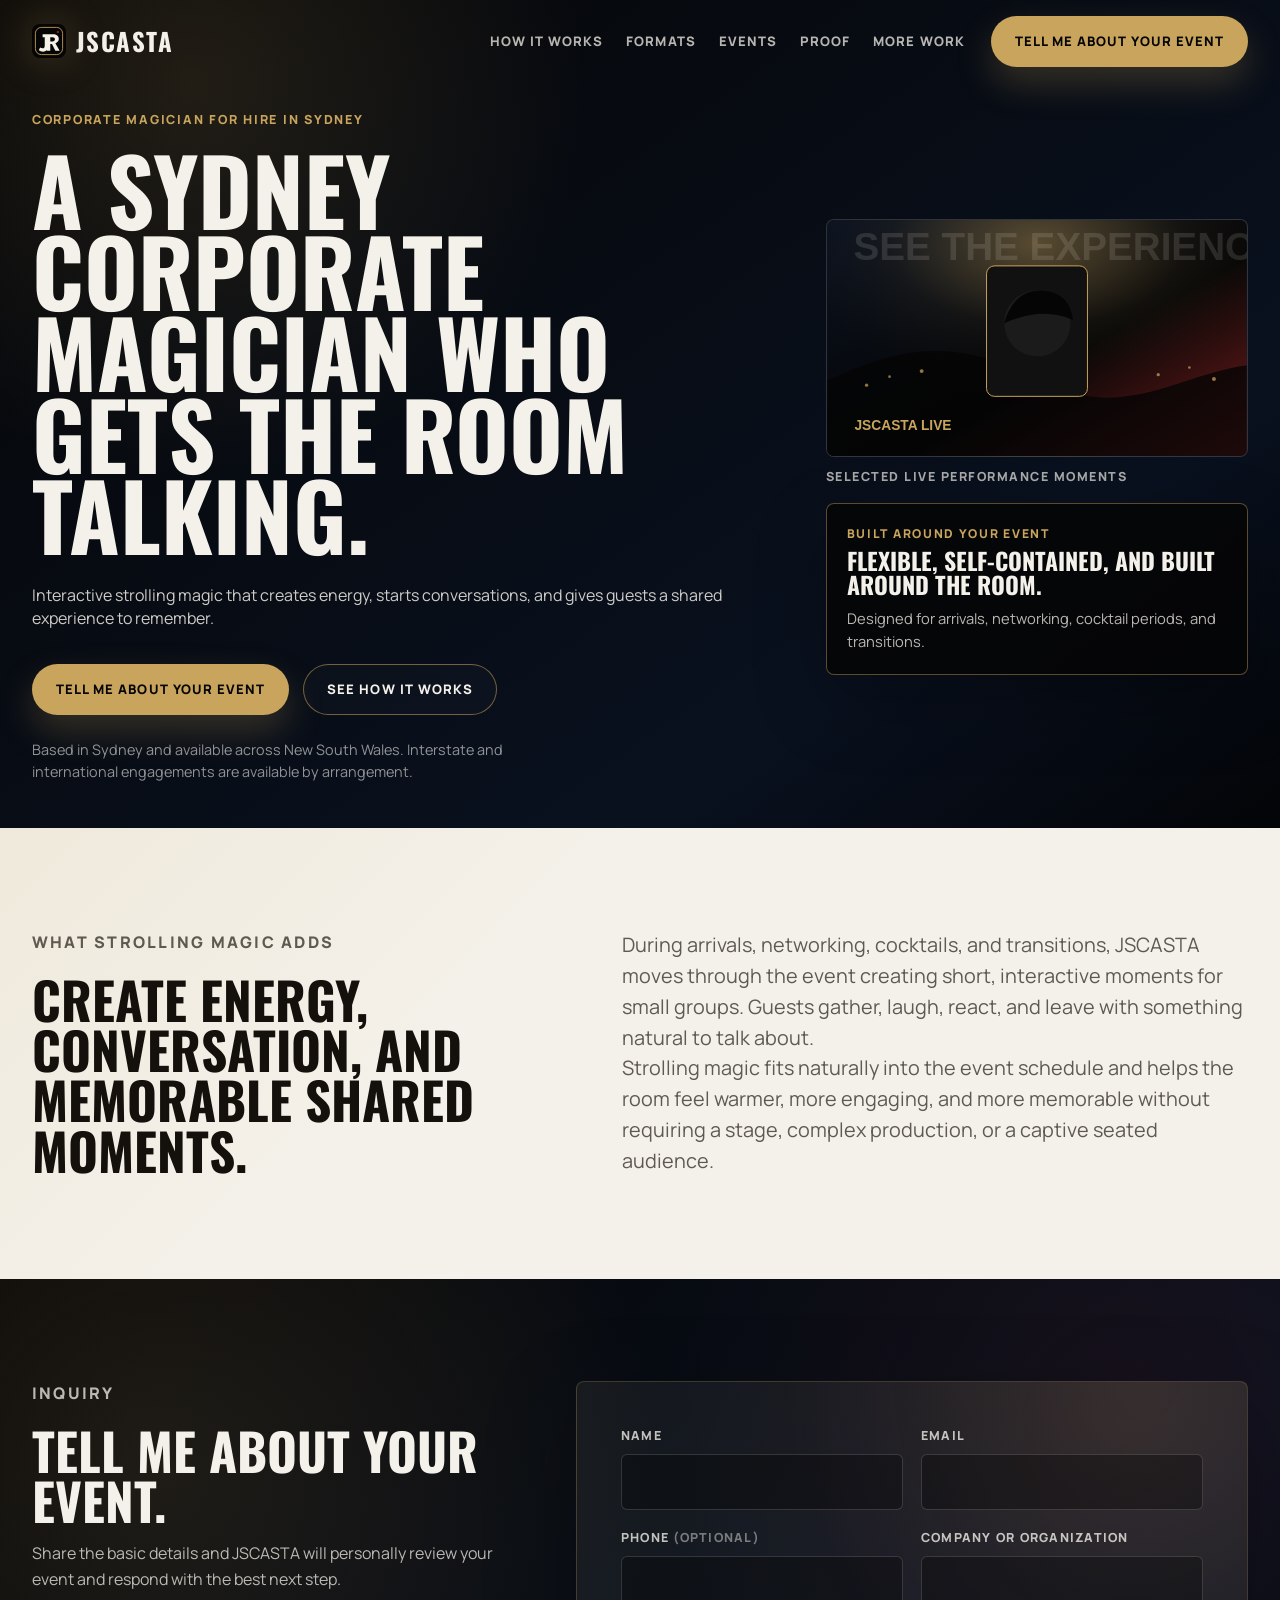
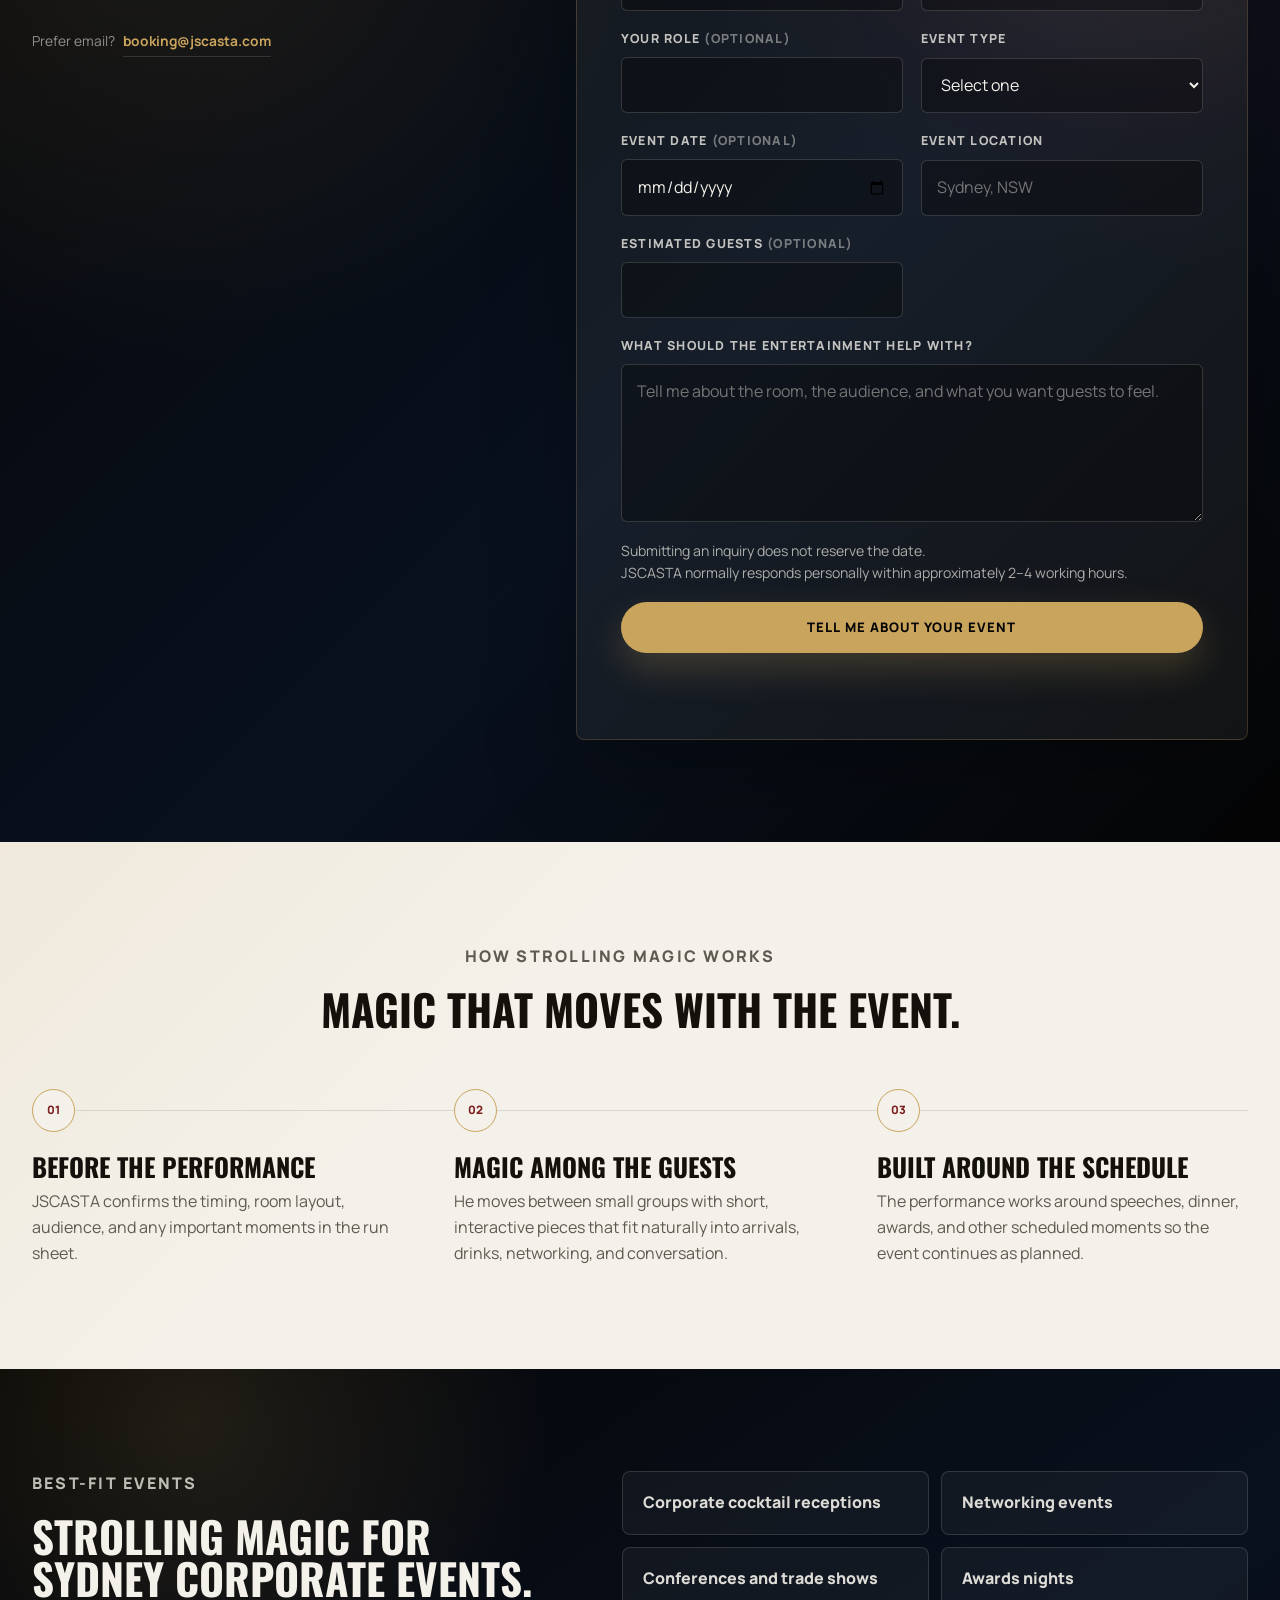
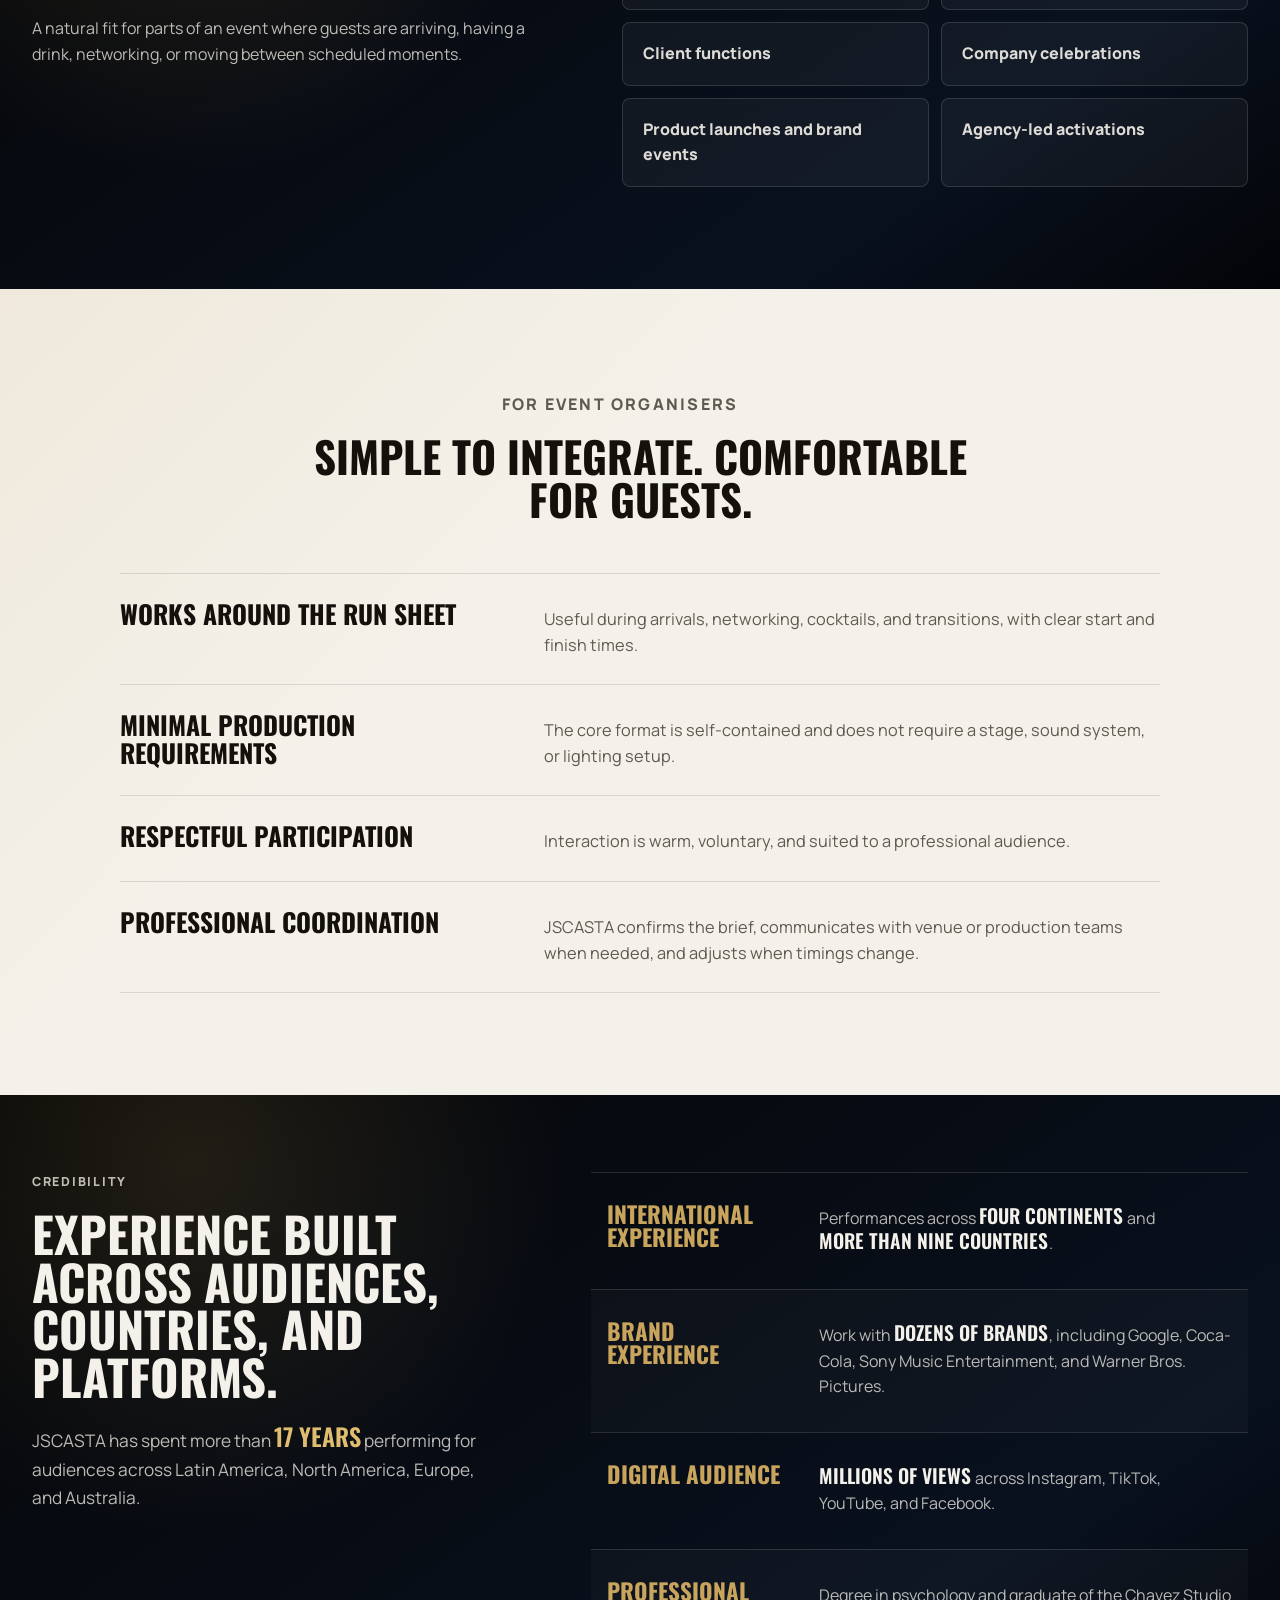
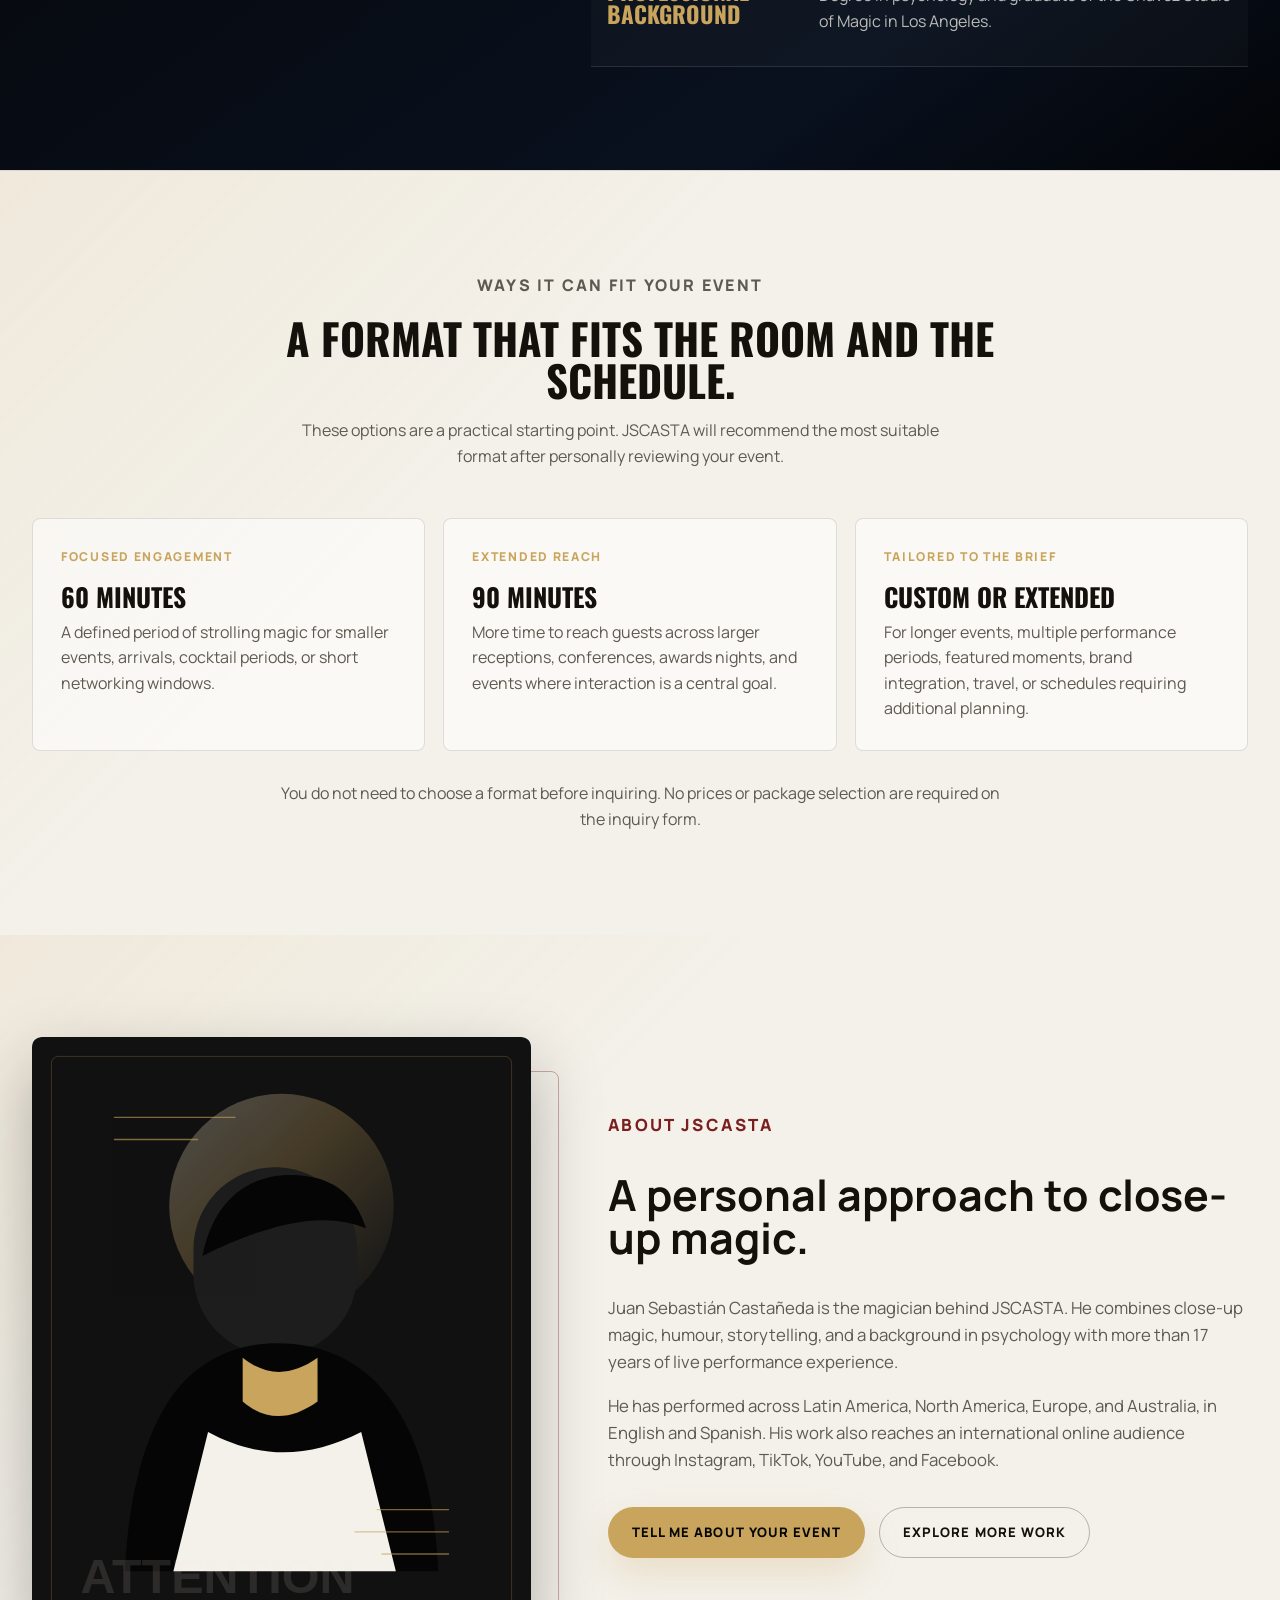
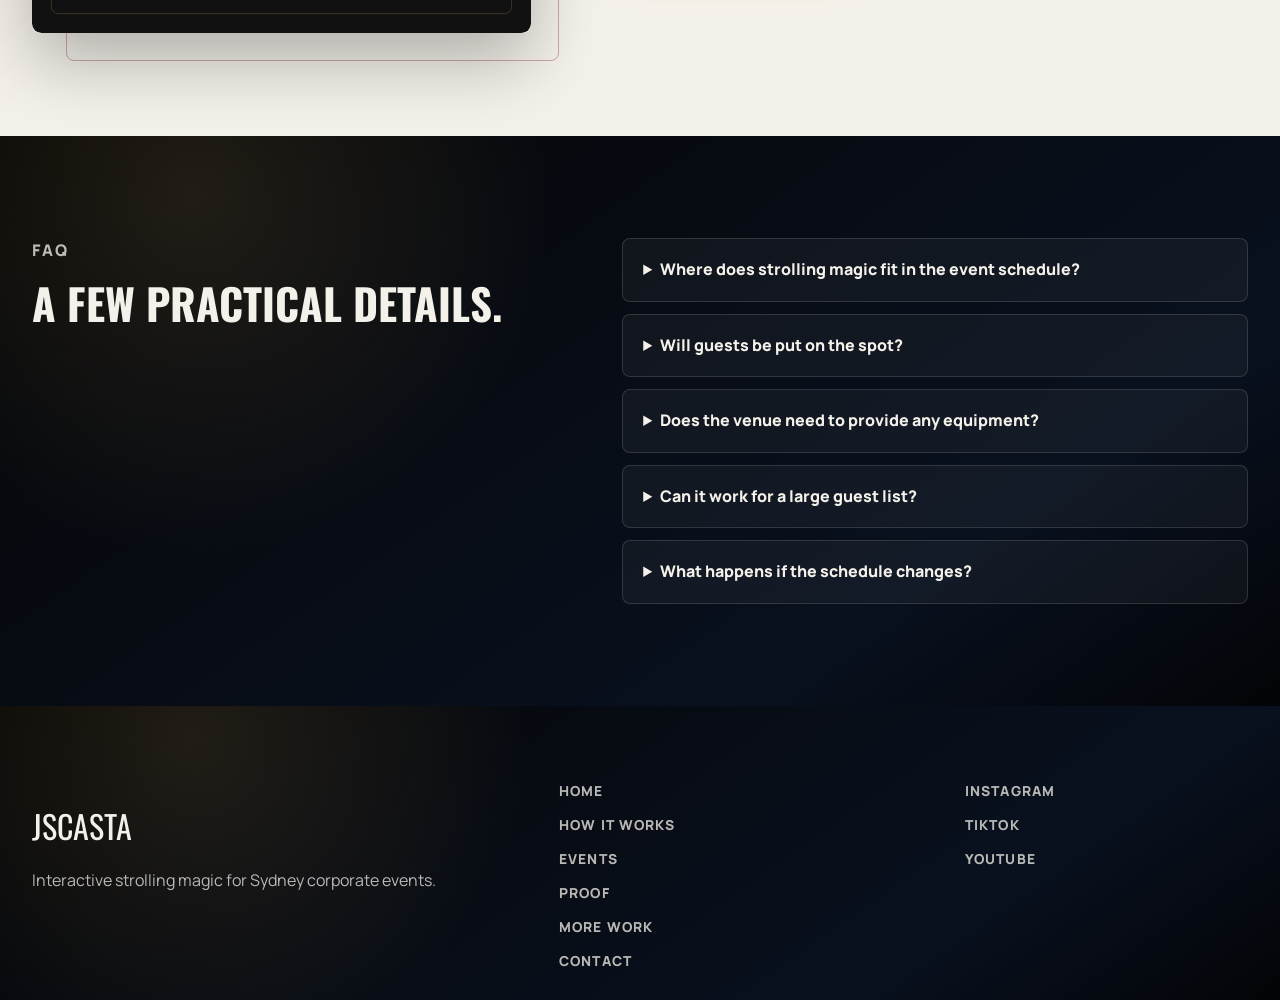
==== commit 5d63726a: "Refine corporate homepage content and visual hierarchy" ====
--- a/index.html
+++ b/index.html
@@ -23,7 +23,7 @@
       href="https://fonts.googleapis.com/css2?family=Manrope:wght@400;500;600;700;800&family=Oswald:wght@500;600;700&display=swap"
       rel="stylesheet"
     />
-    <link rel="stylesheet" href="styles.css?v=20260720-corporate" />
+    <link rel="stylesheet" href="styles.css?v=20260724-polish" />
   </head>
   <body>
     <a class="skip-link" href="#main">Skip to content</a>
@@ -224,35 +224,41 @@
         <div class="container">
           <div class="section-intro center reveal">
             <p class="eyebrow dark">How strolling magic works</p>
-            <h2 id="process-title">A polished experience without stopping the event.</h2>
-          </div>
-
-          <div class="process-grid">
-            <article class="process-card reveal">
-              <span>01</span>
-              <h3>Arrival and room read</h3>
-              <p>
-                JSCASTA checks the event flow, guest energy, layout, and any moments that
-                should be supported or avoided.
-              </p>
-            </article>
-            <article class="process-card reveal">
-              <span>02</span>
-              <h3>Small-group interaction</h3>
-              <p>
-                He moves through the room performing short pieces for groups, keeping the
-                tone warm, intelligent, and respectful.
-              </p>
-            </article>
-            <article class="process-card reveal">
-              <span>03</span>
-              <h3>Shared conversation</h3>
-              <p>
-                Guests leave each moment with something memorable to discuss, which helps
-                networking feel less forced.
-              </p>
-            </article>
-          </div>
+            <h2 id="process-title">Magic that moves with the event.</h2>
+          </div>
+
+          <ol class="process-timeline" aria-label="How strolling magic works">
+            <li class="process-step reveal">
+              <span class="process-marker" aria-hidden="true">01</span>
+              <div>
+                <h3>Before the performance</h3>
+                <p>
+                  JSCASTA confirms the timing, room layout, audience, and any important moments
+                  in the run sheet.
+                </p>
+              </div>
+            </li>
+            <li class="process-step reveal">
+              <span class="process-marker" aria-hidden="true">02</span>
+              <div>
+                <h3>Magic among the guests</h3>
+                <p>
+                  He moves between small groups with short, interactive pieces that fit naturally
+                  into arrivals, drinks, networking, and conversation.
+                </p>
+              </div>
+            </li>
+            <li class="process-step reveal">
+              <span class="process-marker" aria-hidden="true">03</span>
+              <div>
+                <h3>Built around the schedule</h3>
+                <p>
+                  The performance works around speeches, dinner, awards, and other scheduled
+                  moments so the event continues as planned.
+                </p>
+              </div>
+            </li>
+          </ol>
         </div>
       </section>
 
@@ -260,19 +266,21 @@
         <div class="container corporate-two-column">
           <div class="section-intro reveal">
             <p class="eyebrow">Best-fit events</p>
-            <h2 id="events-title">Built for rooms where people need to mix.</h2>
-            <p>
-              The offer is intentionally focused: interactive strolling magic for professional
-              events where atmosphere, connection, and pacing matter.
+            <h2 id="events-title">Strolling magic for Sydney corporate events.</h2>
+            <p>
+              A natural fit for parts of an event where guests are arriving, having a drink,
+              networking, or moving between scheduled moments.
             </p>
           </div>
           <div class="event-list reveal" aria-label="Suitable event types">
             <span>Corporate cocktail receptions</span>
             <span>Networking events</span>
-            <span>Conferences</span>
+            <span>Conferences and trade shows</span>
             <span>Awards nights</span>
             <span>Client functions</span>
             <span>Company celebrations</span>
+            <span>Product launches and brand events</span>
+            <span>Agency-led activations</span>
           </div>
         </div>
       </section>
@@ -280,71 +288,78 @@
       <section class="corporate-benefits section-light" aria-labelledby="benefits-title">
         <div class="container">
           <div class="section-intro center reveal">
-            <p class="eyebrow dark">Why organizers book it</p>
-            <h2 id="benefits-title">Less friction for you. More life in the room.</h2>
-          </div>
-          <div class="benefit-grid">
-            <article class="benefit-card reveal">
-              <h3>Energizes quiet pockets</h3>
-              <p>Useful during arrivals, cocktail hours, transitions, and networking blocks.</p>
-            </article>
-            <article class="benefit-card reveal">
-              <h3>Technically simple</h3>
-              <p>No stage, lighting plot, or full-room reset required for the core experience.</p>
-            </article>
-            <article class="benefit-card reveal">
-              <h3>Professional tone</h3>
-              <p>Interactive and playful without embarrassing guests or derailing the event.</p>
-            </article>
-            <article class="benefit-card reveal">
-              <h3>Memorable follow-through</h3>
-              <p>Guests keep discussing the moments after the performance moves on.</p>
+            <p class="eyebrow dark">For event organisers</p>
+            <h2 id="benefits-title">Simple to integrate. Comfortable for guests.</h2>
+          </div>
+          <div class="benefit-list">
+            <article class="benefit-row reveal">
+              <h3>Works around the run sheet</h3>
+              <p>
+                Useful during arrivals, networking, cocktails, and transitions, with clear start
+                and finish times.
+              </p>
+            </article>
+            <article class="benefit-row reveal">
+              <h3>Minimal production requirements</h3>
+              <p>
+                The core format is self-contained and does not require a stage, sound system, or
+                lighting setup.
+              </p>
+            </article>
+            <article class="benefit-row reveal">
+              <h3>Respectful participation</h3>
+              <p>Interaction is warm, voluntary, and suited to a professional audience.</p>
+            </article>
+            <article class="benefit-row reveal">
+              <h3>Professional coordination</h3>
+              <p>
+                JSCASTA confirms the brief, communicates with venue or production teams when
+                needed, and adjusts when timings change.
+              </p>
             </article>
           </div>
         </div>
       </section>
 
       <section class="media-proof proof-merged section-dark" id="credibility" aria-labelledby="credibility-title">
-        <div class="container proof-stack">
+        <div class="container proof-editorial">
           <div class="proof-copy reveal">
             <p class="eyebrow">Credibility</p>
-            <h2 id="credibility-title">International experience, translated for Sydney events.</h2>
-            <p>
-              More than 17 years of performance experience means JSCASTA knows how to read a
-              room, work with different audiences, and stay composed when live events change
-              unexpectedly.
-            </p>
-          </div>
-
-          <div class="proof-stats" aria-label="JSCASTA credibility highlights">
-            <div class="proof-number-grid">
-              <article class="stat-card stat-card-number reveal">
-                <strong class="stat-number">17+</strong>
-                <span>years in professional magic</span>
-              </article>
-              <article class="stat-card stat-card-number reveal">
-                <strong class="stat-number">4</strong>
-                <span>continents with performance experience</span>
-              </article>
-              <article class="stat-card stat-card-number reveal">
-                <strong class="stat-number">Sydney</strong>
-                <span>current corporate focus</span>
-              </article>
-            </div>
-            <div class="proof-credibility-grid">
-              <article class="stat-card stat-card-credibility reveal">
-                <strong class="stat-number stat-number--phrase">Selected Clients</strong>
-                <span>Google &middot; Coca-Cola &middot; Sony Music Entertainment &middot; Warner Bros. Pictures</span>
-              </article>
-              <article class="stat-card stat-card-credibility reveal">
-                <strong class="stat-number stat-number--phrase">Background</strong>
-                <span>Psychology &middot; storytelling &middot; close-up magic &middot; respectful audience interaction</span>
-              </article>
-              <article class="stat-card stat-card-credibility reveal">
-                <strong class="stat-number stat-number--phrase">Training</strong>
-                <span>Graduate of Chavez Studio of Magic in Los Angeles</span>
-              </article>
-            </div>
+            <h2 id="credibility-title">Experience built across audiences, countries, and platforms.</h2>
+            <p>
+              JSCASTA has spent more than <strong class="proof-metric">17 years</strong> performing
+              for audiences across Latin America, North America, Europe, and Australia.
+            </p>
+          </div>
+
+          <div class="proof-evidence" aria-label="JSCASTA credibility highlights">
+            <article class="proof-evidence-row reveal">
+              <h3>International experience</h3>
+              <p>
+                Performances across <strong class="proof-metric">four continents</strong> and
+                <strong class="proof-metric">more than nine countries</strong>.
+              </p>
+            </article>
+            <article class="proof-evidence-row reveal">
+              <h3>Brand experience</h3>
+              <p>
+                Work with <strong class="proof-metric">dozens of brands</strong>, including Google,
+                Coca-Cola, Sony Music Entertainment, and Warner Bros. Pictures.
+              </p>
+            </article>
+            <article class="proof-evidence-row reveal">
+              <h3>Digital audience</h3>
+              <p>
+                <strong class="proof-metric">Millions of views</strong> across Instagram, TikTok,
+                YouTube, and Facebook.
+              </p>
+            </article>
+            <article class="proof-evidence-row reveal">
+              <h3>Professional background</h3>
+              <p>
+                Degree in psychology and graduate of the Chavez Studio of Magic in Los Angeles.
+              </p>
+            </article>
           </div>
         </div>
       </section>
@@ -406,19 +421,17 @@
 
           <div class="about-copy reveal">
             <p class="eyebrow dark">About JSCASTA</p>
-            <h2 id="about-title">A magician who studies attention, emotion, and conversation.</h2>
-            <p>
-              JSCASTA combines close-up magic, psychology, humour, curiosity, and storytelling
-              to create impossible moments that feel personal without putting guests on the spot.
-            </p>
-
-            <ul class="credential-list">
-              <li>International performer across Latin America, North America, Europe, and Australia</li>
-              <li>Experience with global brands and corporate audiences</li>
-              <li>Formal background in psychology</li>
-              <li>Graduate of Chavez Studio of Magic in Los Angeles</li>
-              <li>Bilingual performer in English and Spanish</li>
-            </ul>
+            <h2 id="about-title">A personal approach to close-up magic.</h2>
+            <p>
+              Juan Sebastián Castañeda is the magician behind JSCASTA. He combines close-up
+              magic, humour, storytelling, and a background in psychology with more than 17
+              years of live performance experience.
+            </p>
+            <p>
+              He has performed across Latin America, North America, Europe, and Australia, in
+              English and Spanish. His work also reaches an international online audience through
+              Instagram, TikTok, YouTube, and Facebook.
+            </p>
 
             <div class="button-row">
               <a class="button button-primary" href="#contact">Tell me about your event</a>
@@ -432,24 +445,45 @@
         <div class="container corporate-two-column">
           <div class="section-intro reveal">
             <p class="eyebrow">FAQ</p>
-            <h2 id="faq-title">Practical answers before you inquire.</h2>
+            <h2 id="faq-title">A few practical details.</h2>
           </div>
           <div class="faq-list reveal">
             <details>
-              <summary>How long is the performance?</summary>
-              <p>The current corporate strolling-magic offer is usually 60 to 90 minutes.</p>
+              <summary>Where does strolling magic fit in the event schedule?</summary>
+              <p>
+                It works especially well during arrivals, pre-dinner drinks, networking sessions,
+                cocktail receptions, and transitions. JSCASTA will recommend the timing after
+                reviewing your run sheet.
+              </p>
             </details>
             <details>
-              <summary>Does it need a stage or sound system?</summary>
-              <p>No. The core strolling format is designed to move through the room with minimal technical setup.</p>
+              <summary>Will guests be put on the spot?</summary>
+              <p>
+                Participation is invitational and respectful. JSCASTA approaches groups naturally
+                and adjusts to the interest and tone of each audience.
+              </p>
             </details>
             <details>
-              <summary>What types of events fit best?</summary>
-              <p>Cocktail receptions, networking events, conferences, awards nights, client functions, and company celebrations.</p>
+              <summary>Does the venue need to provide any equipment?</summary>
+              <p>
+                The core strolling format is self-contained and normally requires no stage, sound
+                system, or dedicated lighting.
+              </p>
             </details>
             <details>
-              <summary>What happens after I send an inquiry?</summary>
-              <p>JSCASTA reviews the event details and follows up personally with the best next step.</p>
+              <summary>Can it work for a large guest list?</summary>
+              <p>
+                Strolling magic is performed for small groups throughout the room. The recommended
+                performance length depends on the guest count, room layout, and how people will
+                move through the event.
+              </p>
+            </details>
+            <details>
+              <summary>What happens if the schedule changes?</summary>
+              <p>
+                JSCASTA coordinates with the organiser and adjusts around speeches, service,
+                awards, and other live changes where practical.
+              </p>
             </details>
           </div>
         </div>
--- a/styles.css
+++ b/styles.css
@@ -3024,10 +3024,10 @@
 
 /* Corporate landing page */
 .corporate-hero {
-  min-height: 100vh;
+  min-height: 92svh;
   display: flex;
   align-items: center;
-  padding: 148px 0 92px;
+  padding: 96px 0 30px;
 }
 
 .language-switcher[hidden] {
@@ -3036,20 +3036,20 @@
 
 .corporate-hero-grid {
   display: grid;
-  grid-template-columns: minmax(0, 1.02fr) minmax(320px, 0.78fr);
-  gap: clamp(42px, 7vw, 110px);
+  grid-template-columns: minmax(0, 1.14fr) minmax(360px, 0.66fr);
+  gap: clamp(36px, 5vw, 82px);
   align-items: center;
 }
 
 .corporate-hero-copy {
-  max-width: 820px;
+  max-width: 1080px;
 }
 
 .corporate-hero h1 {
   margin: 0;
   font-family: var(--font-display);
-  font-size: clamp(4.1rem, 9vw, 10.8rem);
-  line-height: 0.86;
+  font-size: clamp(4.1rem, 7.2vw, 8.6rem);
+  line-height: 0.88;
   letter-spacing: 0;
   text-transform: uppercase;
 }
@@ -3156,6 +3156,22 @@
   line-height: 1.55;
 }
 
+.corporate-outcome .section-intro h2,
+.contact .section-intro h2 {
+  font-size: clamp(2.55rem, 4vw, 4.65rem);
+  line-height: 0.98;
+}
+
+.corporate-process .section-intro h2,
+.corporate-events .section-intro h2,
+.corporate-benefits .section-intro h2,
+.corporate-engagements .section-intro h2,
+.corporate-faq .section-intro h2,
+.about-copy h2 {
+  font-size: clamp(2.25rem, 3.35vw, 3.9rem);
+  line-height: 1;
+}
+
 .corporate-process,
 .corporate-engagements,
 .corporate-outcome,
@@ -3206,6 +3222,177 @@
 .benefit-card p {
   margin: 0;
   color: var(--muted-ink);
+}
+
+.process-timeline {
+  position: relative;
+  display: grid;
+  grid-template-columns: repeat(3, minmax(0, 1fr));
+  gap: clamp(28px, 4vw, 64px);
+  margin: 58px 0 0;
+  padding: 0;
+  list-style: none;
+}
+
+.process-timeline::before {
+  content: "";
+  position: absolute;
+  top: 21px;
+  right: 0;
+  left: 0;
+  height: 1px;
+  background: var(--line-light);
+}
+
+.process-step {
+  position: relative;
+  display: grid;
+  gap: 22px;
+  align-content: start;
+}
+
+.process-marker {
+  position: relative;
+  z-index: 1;
+  display: grid;
+  width: 43px;
+  height: 43px;
+  border: 1px solid var(--gold);
+  border-radius: 50%;
+  place-items: center;
+  background: var(--off-white);
+  color: var(--red);
+  font-size: 0.72rem;
+  font-weight: 900;
+}
+
+.process-step h3 {
+  margin: 0 0 10px;
+  color: var(--ink);
+  font-family: var(--font-display);
+  font-size: clamp(1.55rem, 2vw, 2.2rem);
+  line-height: 1;
+  text-transform: uppercase;
+}
+
+.process-step p {
+  margin: 0;
+  color: var(--muted-ink);
+}
+
+.benefit-list {
+  max-width: 1040px;
+  margin: 52px auto 0;
+  border-bottom: 1px solid var(--line-light);
+}
+
+.benefit-row {
+  display: grid;
+  grid-template-columns: minmax(220px, 0.72fr) minmax(0, 1.28fr);
+  gap: clamp(28px, 6vw, 92px);
+  align-items: baseline;
+  padding: 26px 0;
+  border-top: 1px solid var(--line-light);
+}
+
+.benefit-row h3 {
+  margin: 0;
+  color: var(--ink);
+  font-family: var(--font-display);
+  font-size: clamp(1.45rem, 2vw, 2rem);
+  line-height: 1.08;
+  text-transform: uppercase;
+}
+
+.benefit-row p {
+  margin: 0;
+  color: var(--muted-ink);
+  font-size: 1.02rem;
+}
+
+.proof-editorial {
+  display: grid;
+  grid-template-columns: minmax(280px, 0.82fr) minmax(0, 1.18fr);
+  gap: clamp(44px, 8vw, 128px);
+  align-items: start;
+}
+
+.proof-copy h2 {
+  font-size: clamp(2.45rem, 3.8vw, 4.35rem);
+  line-height: 0.98;
+}
+
+.proof-copy > p:last-child {
+  max-width: 620px;
+  margin-top: 24px;
+  font-size: clamp(1.05rem, 1.35vw, 1.24rem);
+  line-height: 1.65;
+}
+
+.proof-metric {
+  color: var(--off-white);
+  font-family: var(--font-display);
+  font-size: 1.22em;
+  font-weight: 600;
+  line-height: 1;
+  text-transform: uppercase;
+}
+
+.proof-copy .proof-metric {
+  color: var(--gold-strong);
+  font-size: 1.4em;
+}
+
+.proof-evidence-row p .proof-metric {
+  display: inline-block;
+  margin-right: 0.08em;
+}
+
+.proof-evidence {
+  border-bottom: 1px solid var(--line-dark);
+}
+
+.proof-evidence-row {
+  display: grid;
+  grid-template-columns: minmax(150px, 0.42fr) minmax(0, 1fr);
+  gap: clamp(20px, 3vw, 42px);
+  align-items: baseline;
+  padding: 30px 16px 32px;
+  border-top: 1px solid var(--line-dark);
+}
+
+.proof-evidence-row:nth-child(even) {
+  background: rgba(244, 241, 234, 0.025);
+}
+
+.proof-evidence-row h3 {
+  margin: 0;
+  color: var(--gold);
+  font-family: var(--font-display);
+  font-size: clamp(1.35rem, 1.8vw, 1.85rem);
+  line-height: 1;
+  text-transform: uppercase;
+}
+
+.proof-evidence-row p {
+  margin: 0;
+  color: rgba(244, 241, 234, 0.75);
+  line-height: 1.6;
+}
+
+.about-copy .button-row {
+  margin-top: 34px;
+}
+
+.about-copy .button-secondary {
+  border-color: rgba(17, 17, 17, 0.28);
+  background: transparent;
+  color: var(--ink);
+}
+
+.about-copy .button-secondary:hover {
+  border-color: var(--gold);
+  background: rgba(201, 164, 92, 0.1);
 }
 
 .engagement-note {
@@ -3272,13 +3459,52 @@
 
   .corporate-hero-grid,
   .outcome-grid,
-  .corporate-two-column {
+  .corporate-two-column,
+  .proof-editorial {
     grid-template-columns: 1fr;
   }
 
   .process-grid,
   .benefit-grid {
     grid-template-columns: repeat(2, minmax(0, 1fr));
+  }
+}
+
+@media (max-width: 760px) {
+  .process-timeline {
+    grid-template-columns: 1fr;
+    gap: 30px;
+    margin-top: 42px;
+    padding-left: 4px;
+  }
+
+  .process-timeline::before {
+    top: 0;
+    right: auto;
+    bottom: 0;
+    left: 25px;
+    width: 1px;
+    height: auto;
+  }
+
+  .process-step {
+    grid-template-columns: 43px minmax(0, 1fr);
+    gap: 18px;
+  }
+
+  .benefit-row {
+    grid-template-columns: 1fr;
+    gap: 9px;
+  }
+
+  .proof-evidence-row {
+    grid-template-columns: 1fr;
+    gap: 10px;
+    padding-inline: 0;
+  }
+
+  .proof-evidence-row:nth-child(even) {
+    background: transparent;
   }
 }
 
